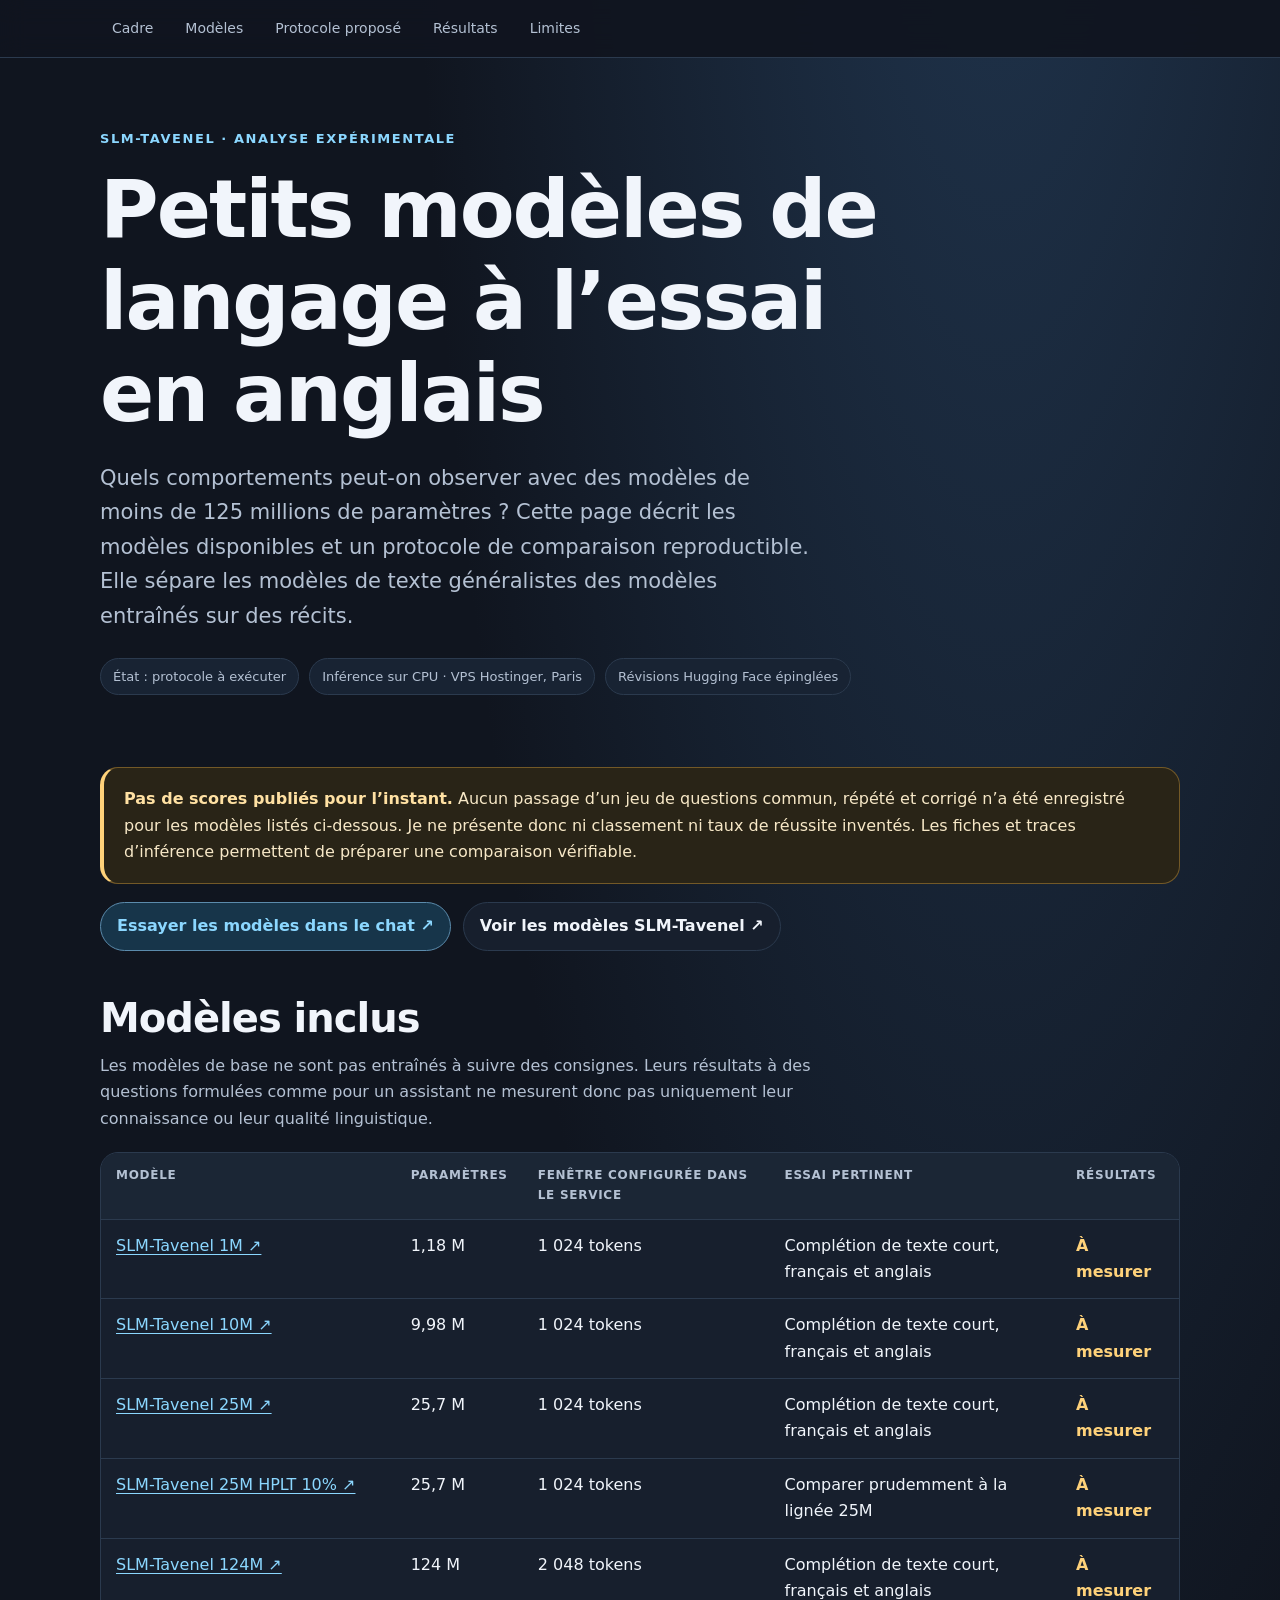
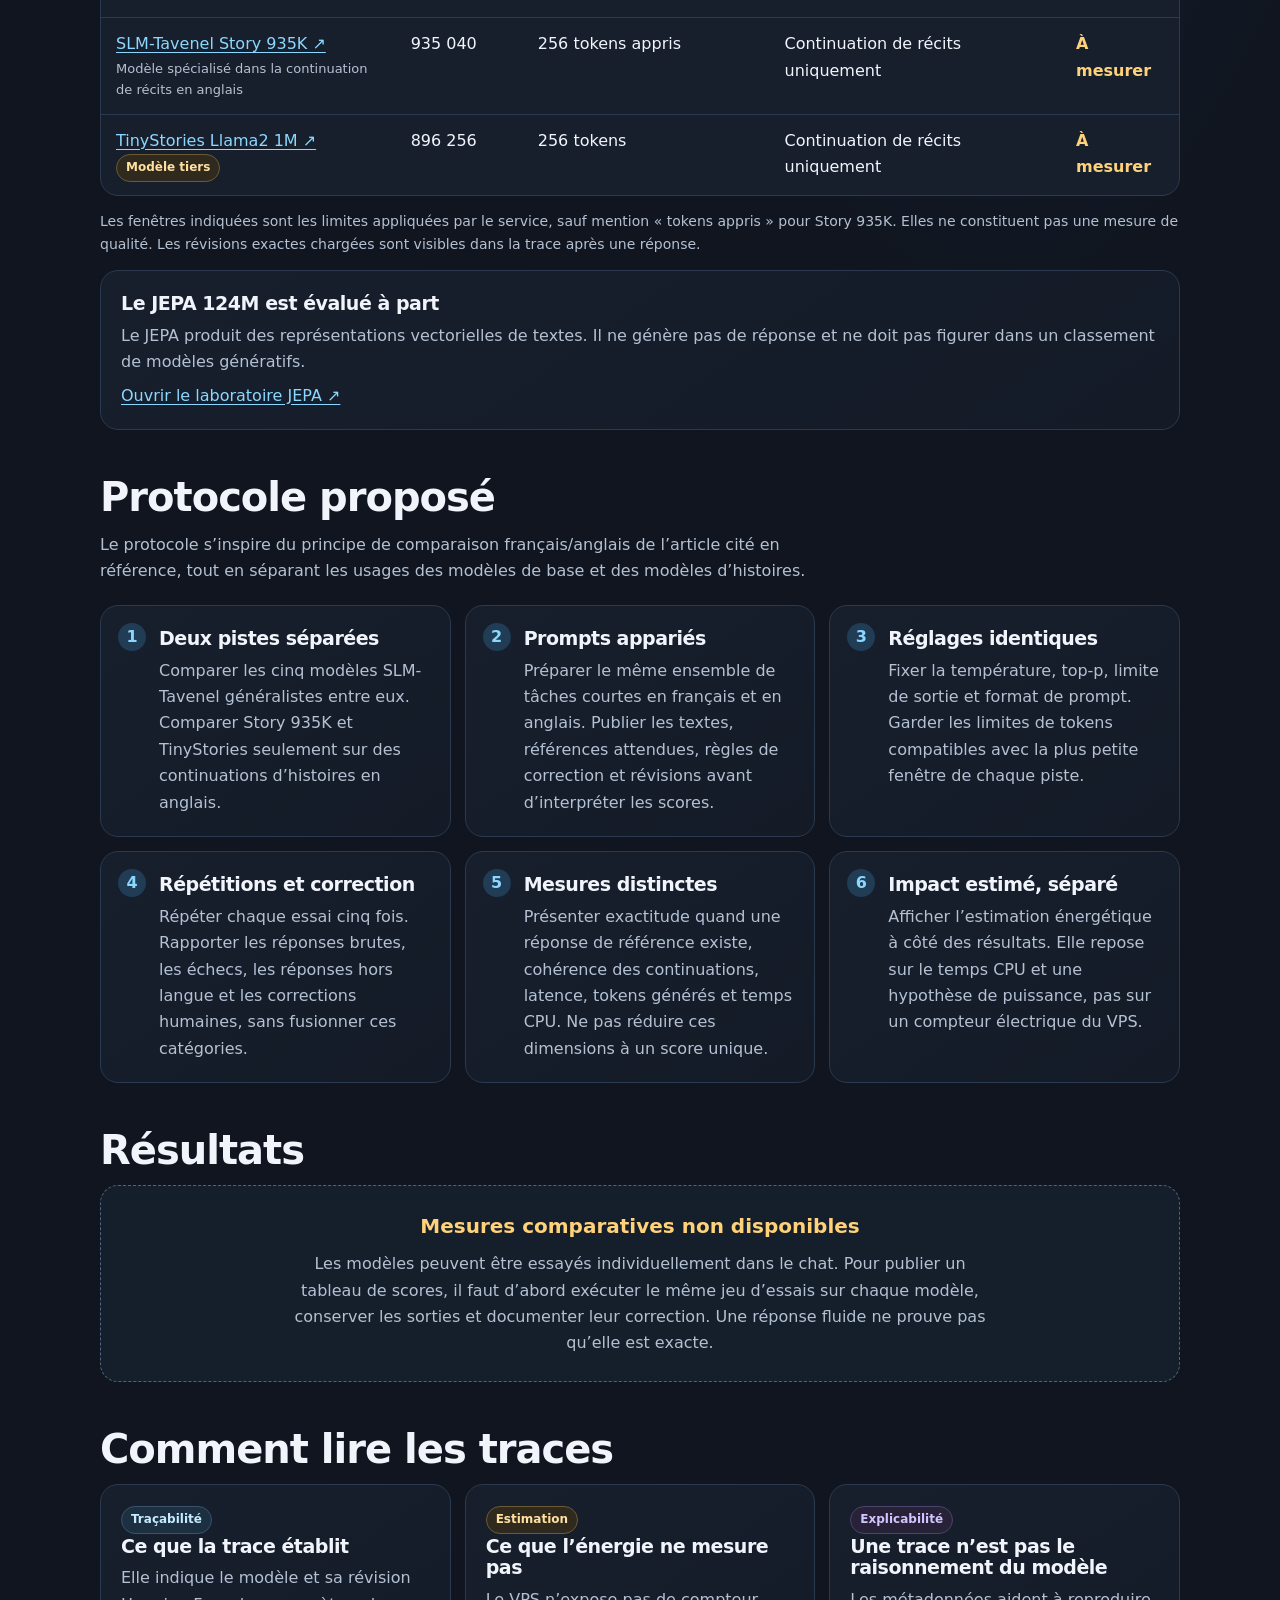
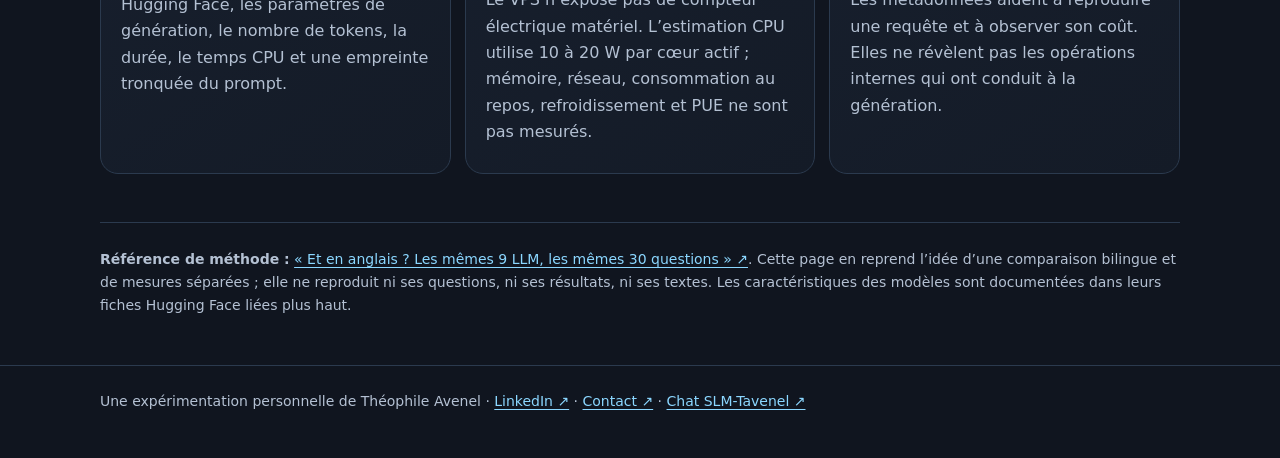
==== Analyses/LLM-locaux-2026-anglais/index.html @ 54021a70 "Add original SLM English analysis page" ====
<!doctype html>
<html lang="fr">
<head>
  <meta charset="utf-8">
  <meta name="viewport" content="width=device-width, initial-scale=1">
  <meta name="description" content="Protocole et état des essais en anglais des petits modèles de langage SLM-Tavenel, TinyStories et JEPA.">
  <meta name="theme-color" content="#10151f">
  <title>Petits modèles de langage à l’essai en anglais · SLM-Tavenel</title>
  <style>
    :root{color-scheme:dark;--bg:#10151f;--panel:#171f2d;--panel2:#1d2939;--line:#2b3a4e;--ink:#f1f5fb;--muted:#b4c1d3;--blue:#8bd7ff;--green:#91e0c1;--amber:#ffd27a;--red:#ffb6a8;--radius:18px;--max:1080px}
    *{box-sizing:border-box}html{scroll-behavior:smooth;scroll-padding-top:72px}body{margin:0;background:radial-gradient(ellipse at 78% -15%,#213751 0,transparent 42%),var(--bg);color:var(--ink);font:16px/1.65 system-ui,-apple-system,"Segoe UI",sans-serif}a{color:var(--blue);text-underline-offset:3px}a:hover{color:#c2ecff}a:focus-visible,button:focus-visible{outline:3px solid var(--amber);outline-offset:3px}.wrap{width:min(var(--max),calc(100% - 36px));margin:auto}
    nav{position:sticky;top:0;z-index:5;background:#10151feF;border-bottom:1px solid var(--line);backdrop-filter:blur(12px)}nav .wrap{display:flex;gap:8px;overflow:auto;padding:10px 0;white-space:nowrap}nav a{text-decoration:none;padding:7px 12px;border-radius:999px;color:var(--muted);font-size:14px}nav a:hover{background:var(--panel2);color:var(--ink)}
    header{padding:70px 0 46px}.eyebrow{color:var(--blue);font-size:13px;font-weight:750;letter-spacing:.12em;text-transform:uppercase}h1,h2,h3{line-height:1.15;letter-spacing:-.025em}h1{font-size:clamp(2.5rem,7vw,5rem);max-width:850px;margin:14px 0 18px}header p{max-width:720px;color:var(--muted);font-size:clamp(17px,2.2vw,21px)}.meta{display:flex;flex-wrap:wrap;gap:10px;margin-top:24px}.pill{border:1px solid var(--line);background:#182333;border-radius:999px;padding:7px 12px;color:var(--muted);font-size:13px}
    main section{padding:26px 0 18px}h2{font-size:clamp(1.75rem,4vw,2.5rem);margin:0 0 12px}.lead{max-width:760px;color:var(--muted);margin:0 0 20px}.notice{border:1px solid #735927;border-left:4px solid var(--amber);background:#292417;border-radius:var(--radius);padding:18px 20px;color:#f7e8c7}.notice strong{color:#ffe1a3}.grid{display:grid;grid-template-columns:repeat(auto-fit,minmax(min(100%,260px),1fr));gap:14px}.card{border:1px solid var(--line);background:linear-gradient(145deg,var(--panel),#141b27);border-radius:var(--radius);padding:20px}.card h3{margin:2px 0 8px;font-size:19px}.card p{color:var(--muted);margin:7px 0}.tag{display:inline-block;border:1px solid #3a526d;color:#c6eaff;background:#1c3042;border-radius:999px;font-size:12px;font-weight:700;padding:3px 9px}.tag.external{border-color:#6b5b34;color:#ffe0a0;background:#30291d}.tag.other{border-color:#4b426d;color:#d2c5ff;background:#272237}
    .table-scroll{overflow-x:auto;border:1px solid var(--line);border-radius:var(--radius);background:var(--panel)}table{border-collapse:collapse;width:100%;min-width:760px}th,td{text-align:left;vertical-align:top;padding:13px 15px;border-bottom:1px solid var(--line)}th{font-size:12px;letter-spacing:.06em;text-transform:uppercase;color:var(--muted);background:#1b2635}tbody tr:last-child td{border-bottom:0}td small{display:block;color:var(--muted);font-size:13px}td.status{color:var(--amber);font-weight:700}
    .steps{counter-reset:step}.step{position:relative;padding-left:58px}.step:before{counter-increment:step;content:counter(step);position:absolute;left:17px;top:17px;width:28px;height:28px;display:grid;place-items:center;border-radius:50%;background:#203d55;color:var(--blue);font-weight:800}.step p{margin-bottom:0}.metric{font-size:24px;font-weight:800;color:var(--green)}.empty{padding:24px;border:1px dashed #50647c;border-radius:var(--radius);text-align:center;background:#151e2b}.empty b{display:block;font-size:20px;color:var(--amber)}.empty p{max-width:710px;margin:8px auto 0;color:var(--muted)}.actions{display:flex;flex-wrap:wrap;gap:12px;margin-top:18px}.button{display:inline-block;text-decoration:none;border-radius:999px;padding:10px 16px;font-weight:750;border:1px solid #5b8bac;background:#17354a}.button.secondary{border-color:var(--line);background:var(--panel);color:var(--ink)}.caveat{color:var(--muted);font-size:14px}.source{border-top:1px solid var(--line);margin-top:30px;padding:25px 0 48px;color:var(--muted);font-size:14px}footer{border-top:1px solid var(--line);padding:24px 0 45px;color:var(--muted);font-size:14px}
    @media(max-width:600px){.wrap{width:min(var(--max),calc(100% - 24px))}header{padding:48px 0 30px}.card{padding:17px}.meta{gap:7px}.pill{font-size:12px}nav .wrap{width:100%;padding-left:12px;padding-right:12px}}
    @media(prefers-reduced-motion:reduce){html{scroll-behavior:auto}}
  </style>
</head>
<body>
  <nav aria-label="Navigation de l’analyse"><div class="wrap">
    <a href="#cadre">Cadre</a><a href="#modeles">Modèles</a><a href="#protocole">Protocole proposé</a><a href="#resultats">Résultats</a><a href="#limites">Limites</a>
  </div></nav>
  <header><div class="wrap">
    <div class="eyebrow">SLM-Tavenel · analyse expérimentale</div>
    <h1>Petits modèles de langage à l’essai en anglais</h1>
    <p>Quels comportements peut-on observer avec des modèles de moins de 125 millions de paramètres ? Cette page décrit les modèles disponibles et un protocole de comparaison reproductible. Elle sépare les modèles de texte généralistes des modèles entraînés sur des récits.</p>
    <div class="meta"><span class="pill">État : protocole à exécuter</span><span class="pill">Inférence sur CPU · VPS Hostinger, Paris</span><span class="pill">Révisions Hugging Face épinglées</span></div>
  </div></header>
  <main class="wrap">
    <section id="cadre">
      <div class="notice"><strong>Pas de scores publiés pour l’instant.</strong> Aucun passage d’un jeu de questions commun, répété et corrigé n’a été enregistré pour les modèles listés ci-dessous. Je ne présente donc ni classement ni taux de réussite inventés. Les fiches et traces d’inférence permettent de préparer une comparaison vérifiable.</div>
      <div class="actions"><a class="button" href="https://slm.tavenel.tech/">Essayer les modèles dans le chat ↗</a><a class="button secondary" href="https://huggingface.co/athenista">Voir les modèles SLM-Tavenel ↗</a></div>
    </section>

    <section id="modeles">
      <h2>Modèles inclus</h2>
      <p class="lead">Les modèles de base ne sont pas entraînés à suivre des consignes. Leurs résultats à des questions formulées comme pour un assistant ne mesurent donc pas uniquement leur connaissance ou leur qualité linguistique.</p>
      <div class="table-scroll"><table>
        <thead><tr><th>Modèle</th><th>Paramètres</th><th>Fenêtre configurée dans le service</th><th>Essai pertinent</th><th>Résultats</th></tr></thead>
        <tbody>
          <tr><td><a href="https://huggingface.co/athenista/slm-tavenel-1m">SLM-Tavenel 1M ↗</a></td><td>1,18 M</td><td>1 024 tokens</td><td>Complétion de texte court, français et anglais</td><td class="status">À mesurer</td></tr>
          <tr><td><a href="https://huggingface.co/athenista/slm-tavenel-10m">SLM-Tavenel 10M ↗</a></td><td>9,98 M</td><td>1 024 tokens</td><td>Complétion de texte court, français et anglais</td><td class="status">À mesurer</td></tr>
          <tr><td><a href="https://huggingface.co/athenista/slm-tavenel-25m">SLM-Tavenel 25M ↗</a></td><td>25,7 M</td><td>1 024 tokens</td><td>Complétion de texte court, français et anglais</td><td class="status">À mesurer</td></tr>
          <tr><td><a href="https://huggingface.co/athenista/slm-tavenel-25m-hplt-10pct">SLM-Tavenel 25M HPLT 10% ↗</a></td><td>25,7 M</td><td>1 024 tokens</td><td>Comparer prudemment à la lignée 25M</td><td class="status">À mesurer</td></tr>
          <tr><td><a href="https://huggingface.co/athenista/slm-tavenel-124m">SLM-Tavenel 124M ↗</a></td><td>124 M</td><td>2 048 tokens</td><td>Complétion de texte court, français et anglais</td><td class="status">À mesurer</td></tr>
          <tr><td><a href="https://huggingface.co/athenista/slm-tavenel-story-935k">SLM-Tavenel Story 935K ↗</a><small>Modèle spécialisé dans la continuation de récits en anglais</small></td><td>935 040</td><td>256 tokens appris</td><td>Continuation de récits uniquement</td><td class="status">À mesurer</td></tr>
          <tr><td><a href="https://huggingface.co/shibatch/tiny1m">TinyStories Llama2 1M ↗</a><small><span class="tag external">Modèle tiers</span></small></td><td>896 256</td><td>256 tokens</td><td>Continuation de récits uniquement</td><td class="status">À mesurer</td></tr>
        </tbody>
      </table></div>
      <p class="caveat">Les fenêtres indiquées sont les limites appliquées par le service, sauf mention « tokens appris » pour Story 935K. Elles ne constituent pas une mesure de qualité. Les révisions exactes chargées sont visibles dans la trace après une réponse.</p>
      <div class="card"><h3>Le JEPA 124M est évalué à part</h3><p>Le JEPA produit des représentations vectorielles de textes. Il ne génère pas de réponse et ne doit pas figurer dans un classement de modèles génératifs.</p><a href="https://slm.tavenel.tech/jepa">Ouvrir le laboratoire JEPA ↗</a></div>
    </section>

    <section id="protocole">
      <h2>Protocole proposé</h2>
      <p class="lead">Le protocole s’inspire du principe de comparaison français/anglais de l’article cité en référence, tout en séparant les usages des modèles de base et des modèles d’histoires.</p>
      <div class="grid steps">
        <article class="card step"><h3>Deux pistes séparées</h3><p>Comparer les cinq modèles SLM-Tavenel généralistes entre eux. Comparer Story 935K et TinyStories seulement sur des continuations d’histoires en anglais.</p></article>
        <article class="card step"><h3>Prompts appariés</h3><p>Préparer le même ensemble de tâches courtes en français et en anglais. Publier les textes, références attendues, règles de correction et révisions avant d’interpréter les scores.</p></article>
        <article class="card step"><h3>Réglages identiques</h3><p>Fixer la température, top-p, limite de sortie et format de prompt. Garder les limites de tokens compatibles avec la plus petite fenêtre de chaque piste.</p></article>
        <article class="card step"><h3>Répétitions et correction</h3><p>Répéter chaque essai cinq fois. Rapporter les réponses brutes, les échecs, les réponses hors langue et les corrections humaines, sans fusionner ces catégories.</p></article>
        <article class="card step"><h3>Mesures distinctes</h3><p>Présenter exactitude quand une réponse de référence existe, cohérence des continuations, latence, tokens générés et temps CPU. Ne pas réduire ces dimensions à un score unique.</p></article>
        <article class="card step"><h3>Impact estimé, séparé</h3><p>Afficher l’estimation énergétique à côté des résultats. Elle repose sur le temps CPU et une hypothèse de puissance, pas sur un compteur électrique du VPS.</p></article>
      </div>
    </section>

    <section id="resultats">
      <h2>Résultats</h2>
      <div class="empty"><b>Mesures comparatives non disponibles</b><p>Les modèles peuvent être essayés individuellement dans le chat. Pour publier un tableau de scores, il faut d’abord exécuter le même jeu d’essais sur chaque modèle, conserver les sorties et documenter leur correction. Une réponse fluide ne prouve pas qu’elle est exacte.</p></div>
    </section>

    <section id="limites">
      <h2>Comment lire les traces</h2>
      <div class="grid">
        <article class="card"><span class="tag">Traçabilité</span><h3>Ce que la trace établit</h3><p>Elle indique le modèle et sa révision Hugging Face, les paramètres de génération, le nombre de tokens, la durée, le temps CPU et une empreinte tronquée du prompt.</p></article>
        <article class="card"><span class="tag external">Estimation</span><h3>Ce que l’énergie ne mesure pas</h3><p>Le VPS n’expose pas de compteur électrique matériel. L’estimation CPU utilise 10 à 20 W par cœur actif ; mémoire, réseau, consommation au repos, refroidissement et PUE ne sont pas mesurés.</p></article>
        <article class="card"><span class="tag other">Explicabilité</span><h3>Une trace n’est pas le raisonnement du modèle</h3><p>Les métadonnées aident à reproduire une requête et à observer son coût. Elles ne révèlent pas les opérations internes qui ont conduit à la génération.</p></article>
      </div>
    </section>

    <div class="source"><strong>Référence de méthode :</strong> <a href="https://eric2mangel.github.io/Analyses/LLM-locaux-2026-anglais/" target="_blank" rel="noopener noreferrer">« Et en anglais ? Les mêmes 9 LLM, les mêmes 30 questions » ↗</a>. Cette page en reprend l’idée d’une comparaison bilingue et de mesures séparées ; elle ne reproduit ni ses questions, ni ses résultats, ni ses textes. Les caractéristiques des modèles sont documentées dans leurs fiches Hugging Face liées plus haut.</div>
  </main>
  <footer><div class="wrap">Une expérimentation personnelle de Théophile Avenel · <a href="https://www.linkedin.com/in/theophile-avenel/">LinkedIn ↗</a> · <a href="mailto:slm-tavenel-tech@proton.me">Contact ↗</a> · <a href="https://slm.tavenel.tech/">Chat SLM-Tavenel ↗</a></div></footer>
</body>
</html>
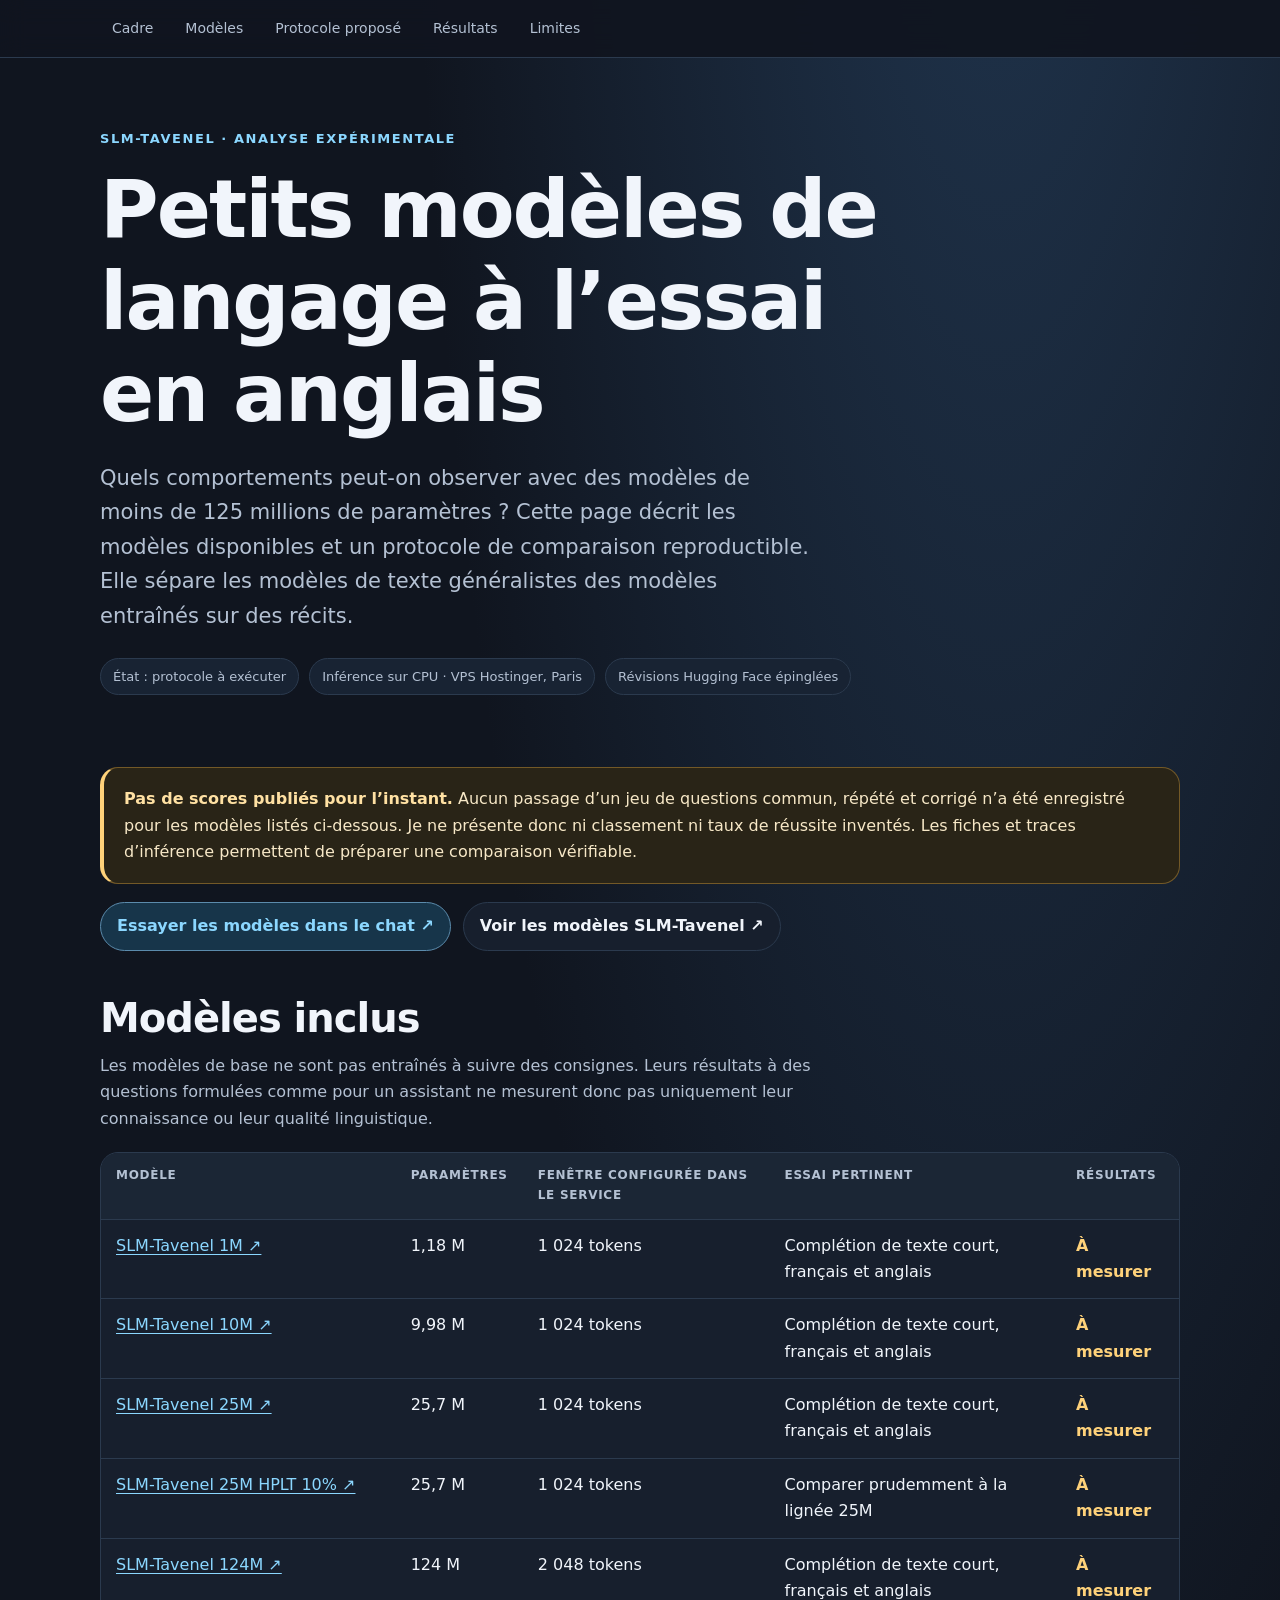
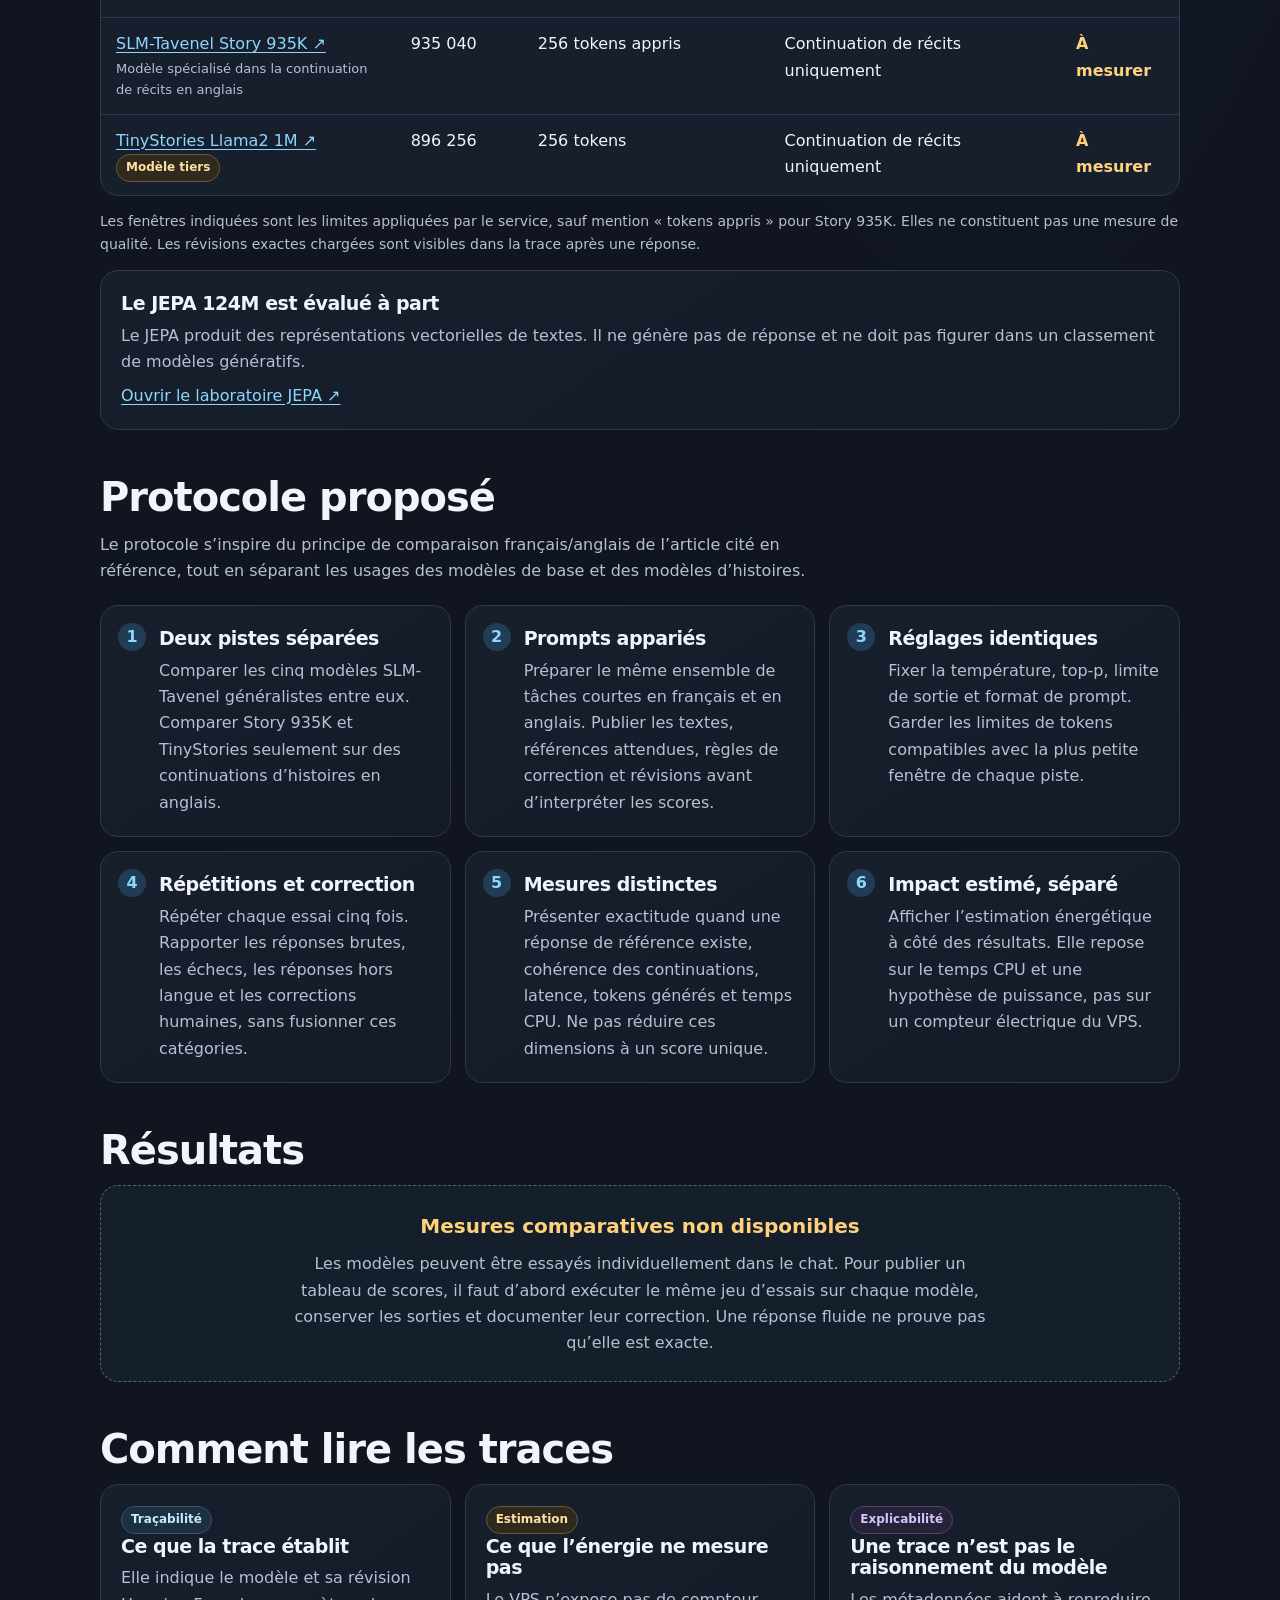
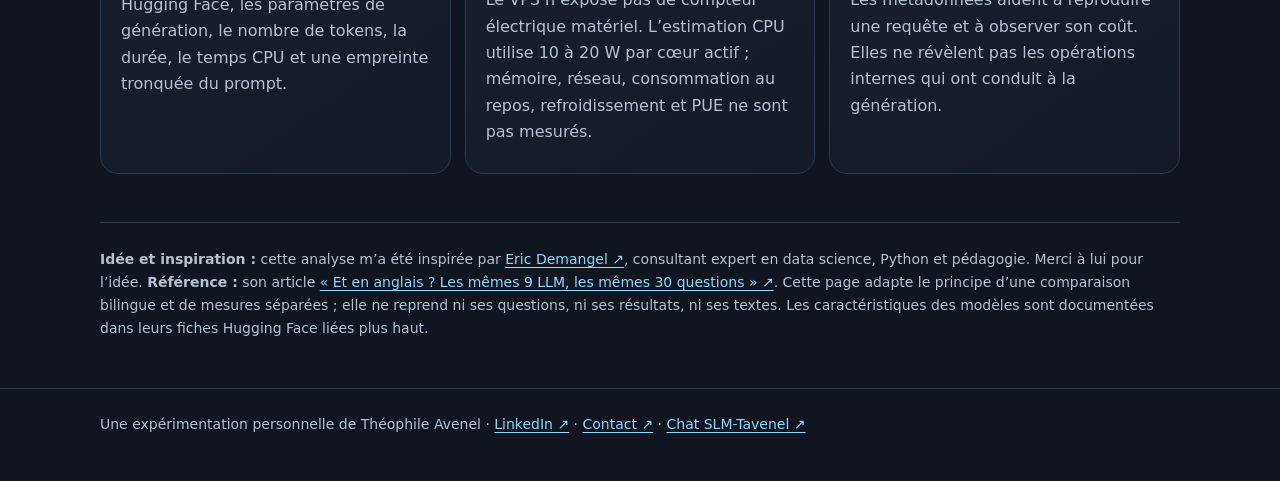
==== commit e6328b17: "Credit Eric Demangel for the analysis idea" ====
--- a/Analyses/LLM-locaux-2026-anglais/index.html
+++ b/Analyses/LLM-locaux-2026-anglais/index.html
@@ -80,7 +80,7 @@
       </div>
     </section>
 
-    <div class="source"><strong>Référence de méthode :</strong> <a href="https://eric2mangel.github.io/Analyses/LLM-locaux-2026-anglais/" target="_blank" rel="noopener noreferrer">« Et en anglais ? Les mêmes 9 LLM, les mêmes 30 questions » ↗</a>. Cette page en reprend l’idée d’une comparaison bilingue et de mesures séparées ; elle ne reproduit ni ses questions, ni ses résultats, ni ses textes. Les caractéristiques des modèles sont documentées dans leurs fiches Hugging Face liées plus haut.</div>
+    <div class="source"><strong>Idée et inspiration :</strong> cette analyse m’a été inspirée par <a href="https://www.linkedin.com/in/eric2mangel/" target="_blank" rel="noopener noreferrer">Eric Demangel ↗</a>, consultant expert en data science, Python et pédagogie. Merci à lui pour l’idée. <strong>Référence :</strong> son article <a href="https://eric2mangel.github.io/Analyses/LLM-locaux-2026-anglais/" target="_blank" rel="noopener noreferrer">« Et en anglais ? Les mêmes 9 LLM, les mêmes 30 questions » ↗</a>. Cette page adapte le principe d’une comparaison bilingue et de mesures séparées ; elle ne reprend ni ses questions, ni ses résultats, ni ses textes. Les caractéristiques des modèles sont documentées dans leurs fiches Hugging Face liées plus haut.</div>
   </main>
   <footer><div class="wrap">Une expérimentation personnelle de Théophile Avenel · <a href="https://www.linkedin.com/in/theophile-avenel/">LinkedIn ↗</a> · <a href="mailto:slm-tavenel-tech@proton.me">Contact ↗</a> · <a href="https://slm.tavenel.tech/">Chat SLM-Tavenel ↗</a></div></footer>
 </body>
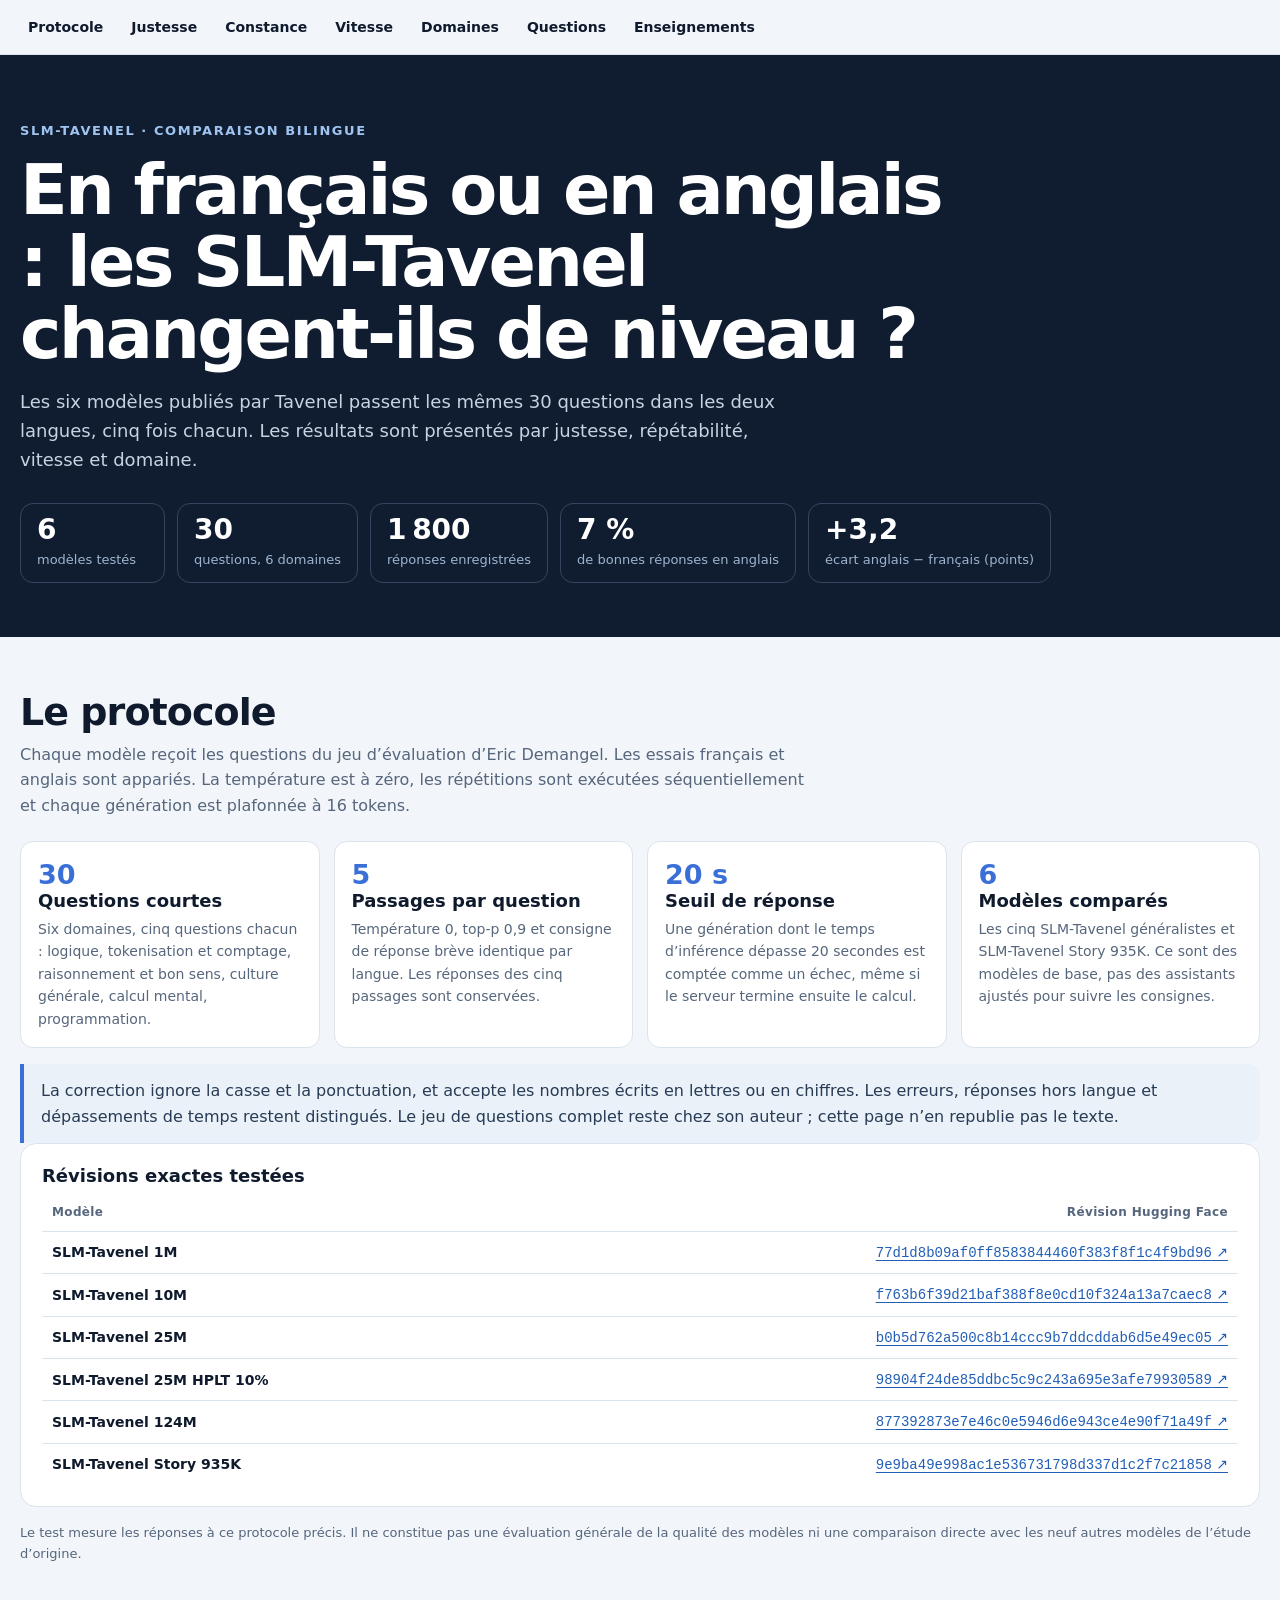
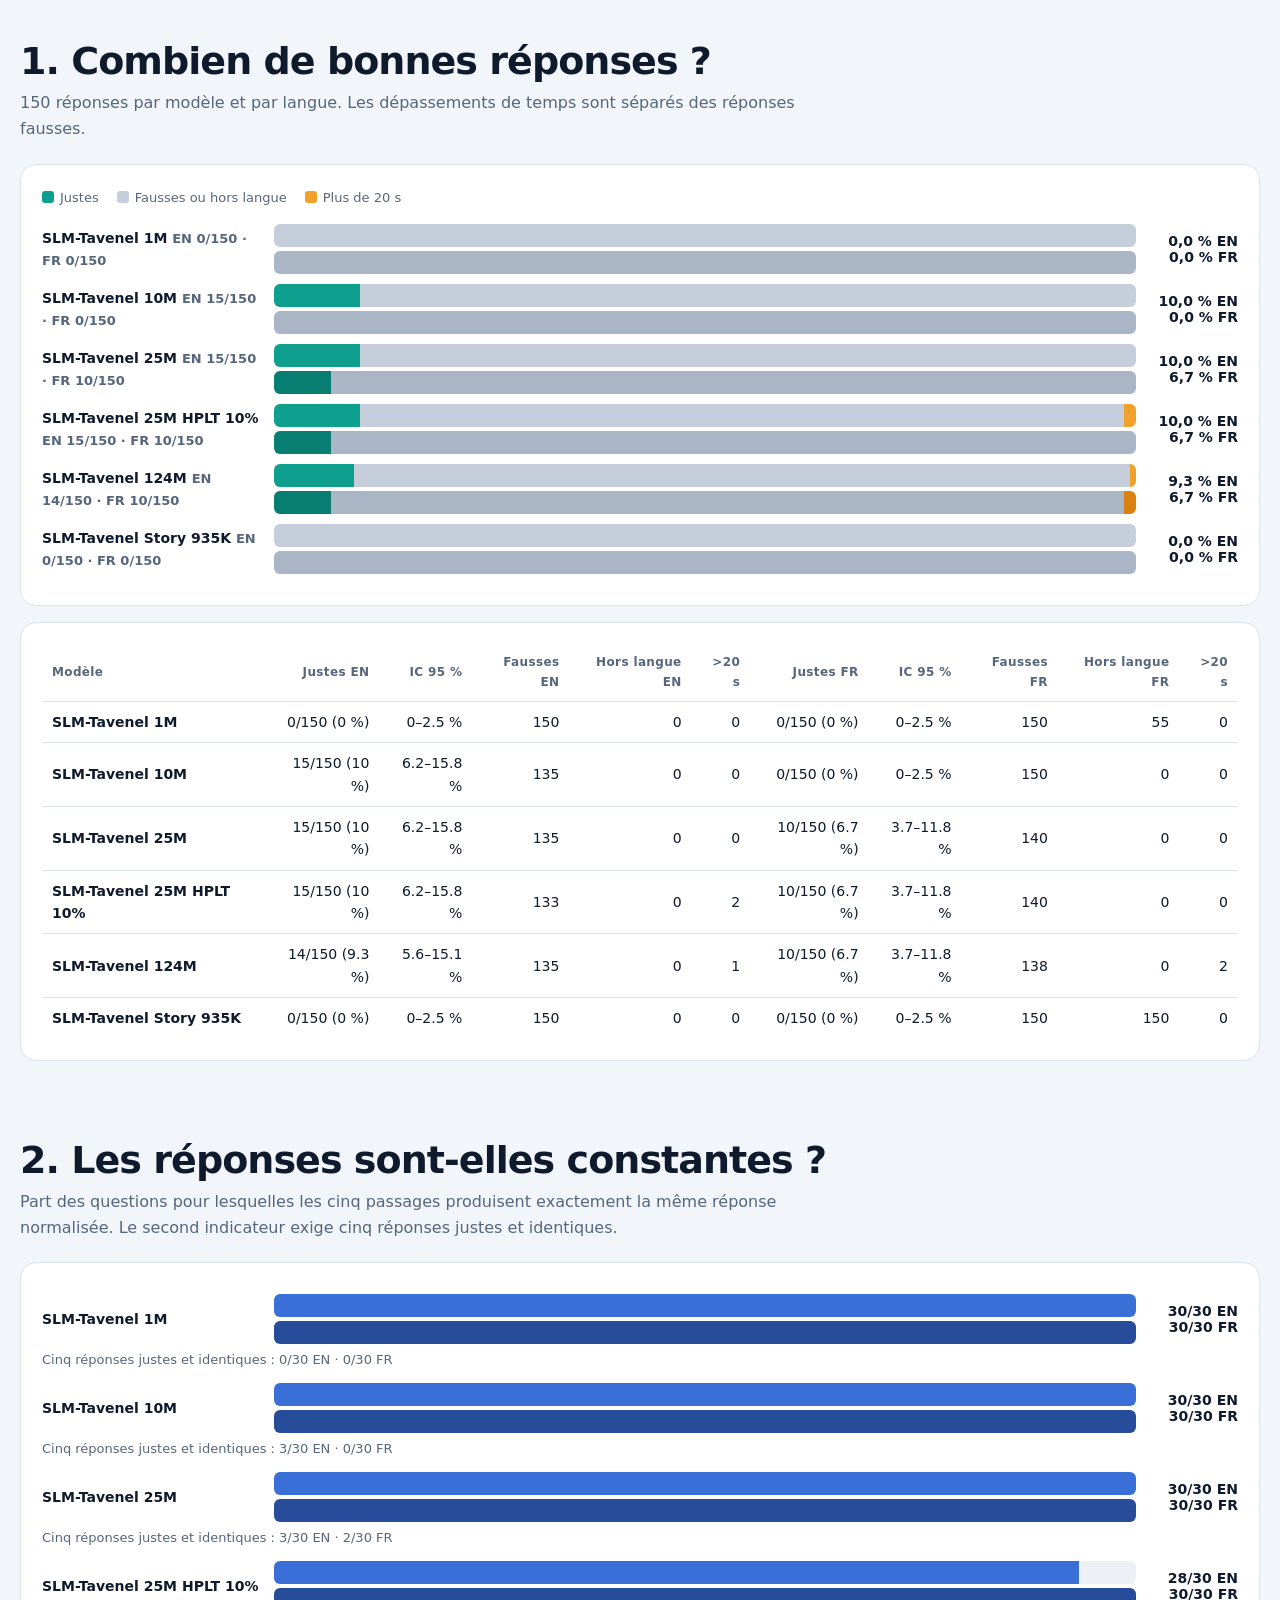
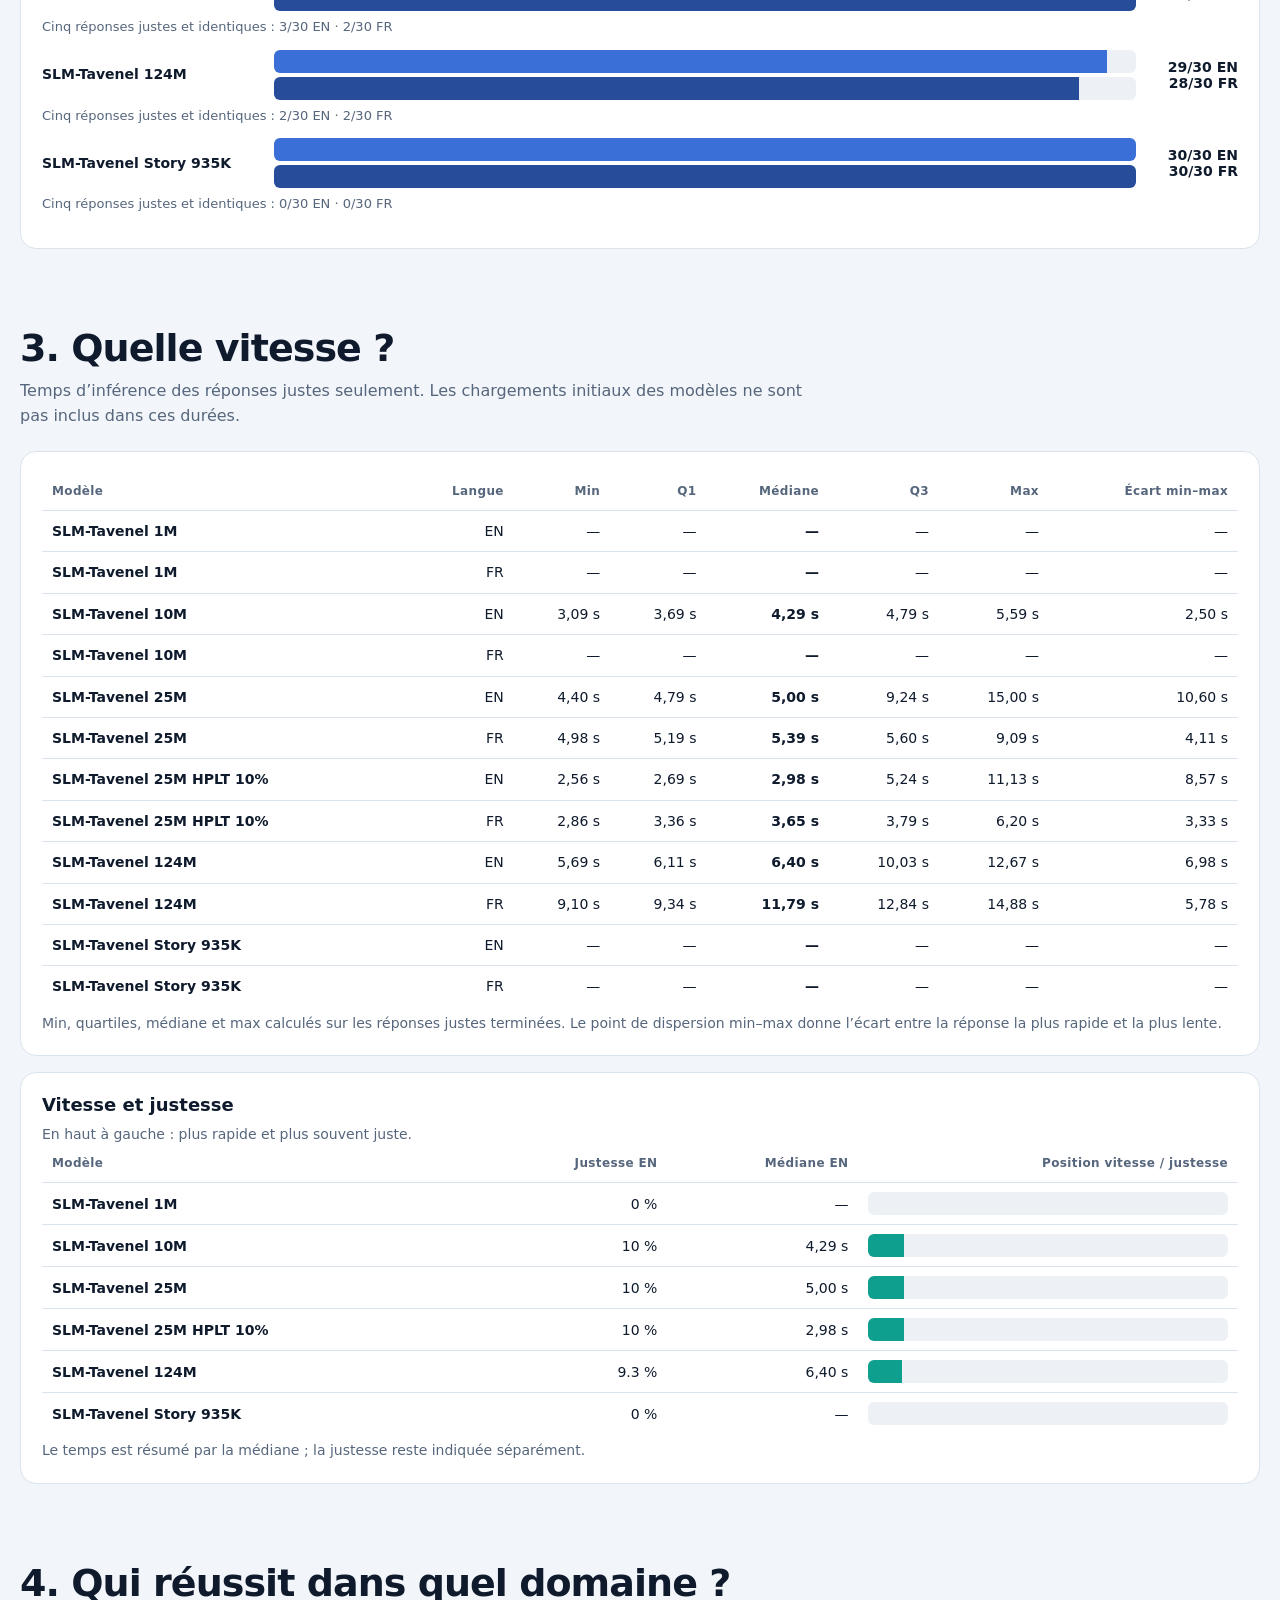
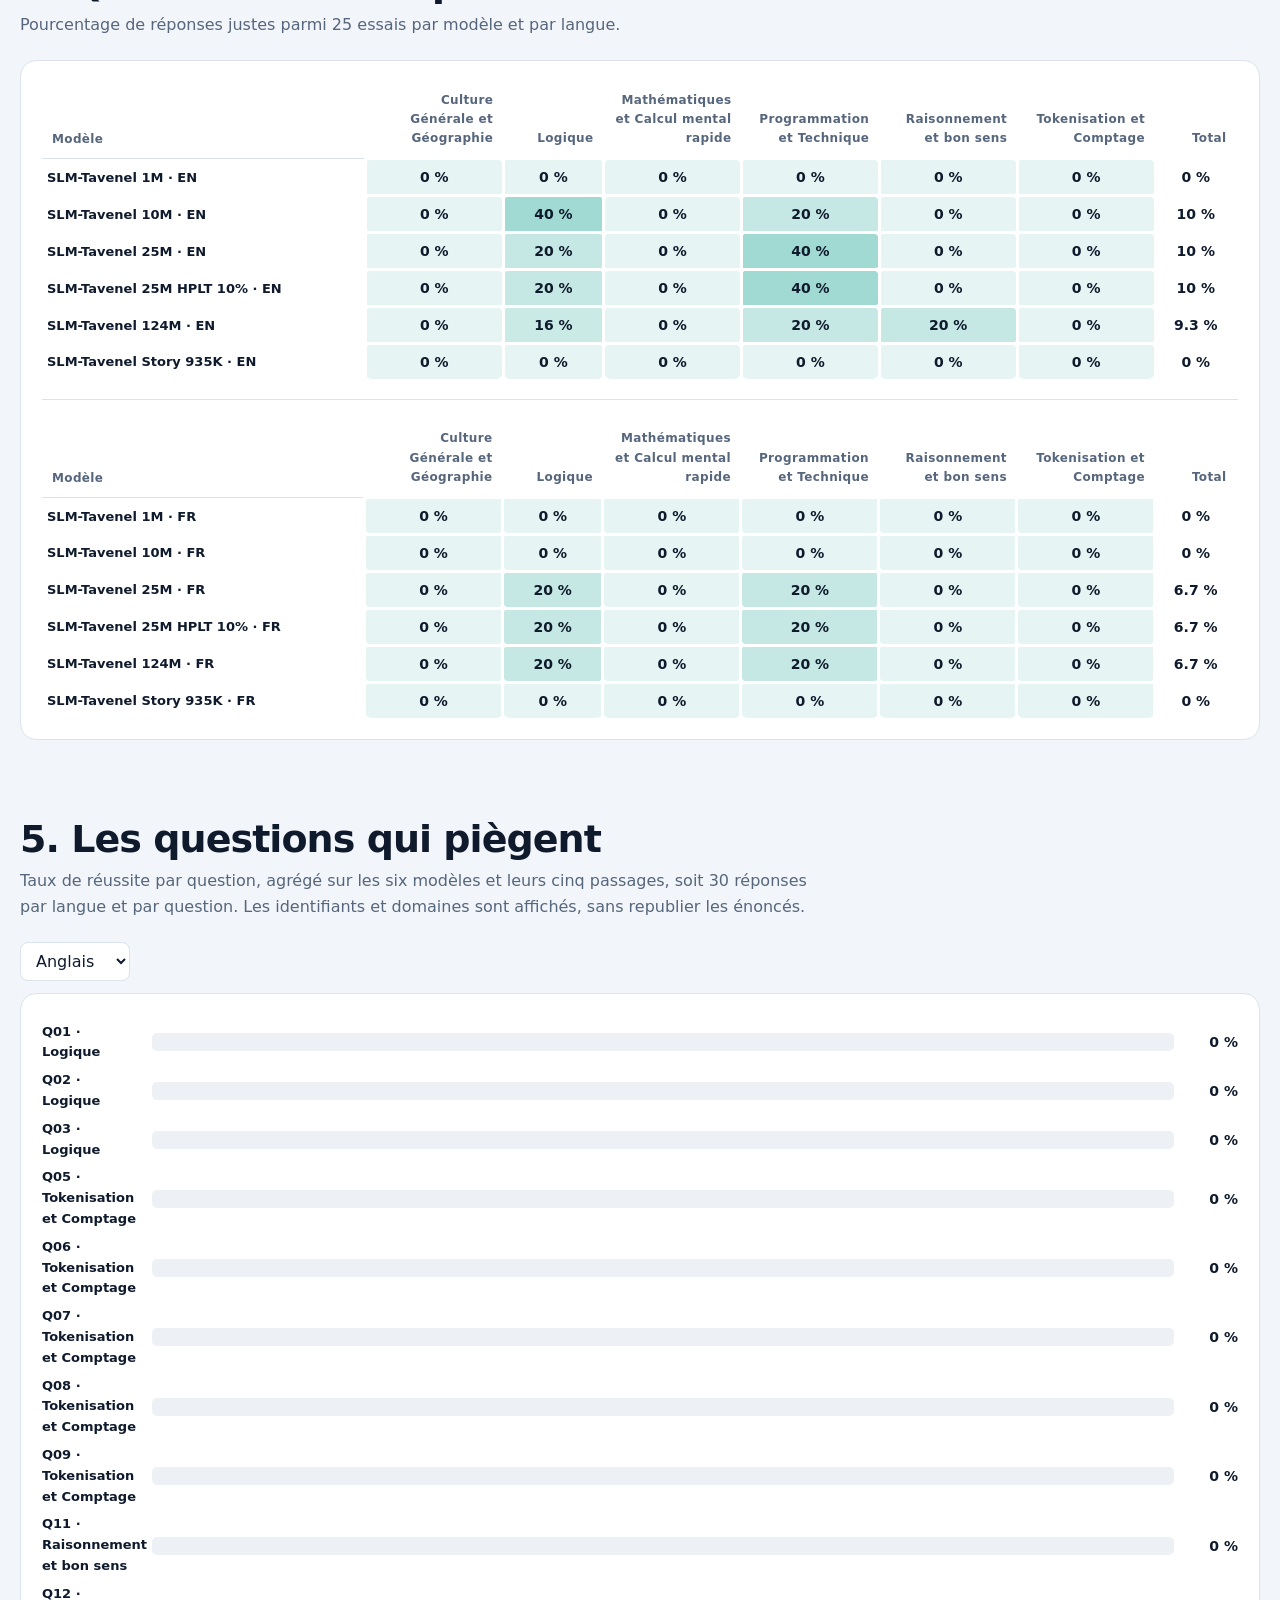
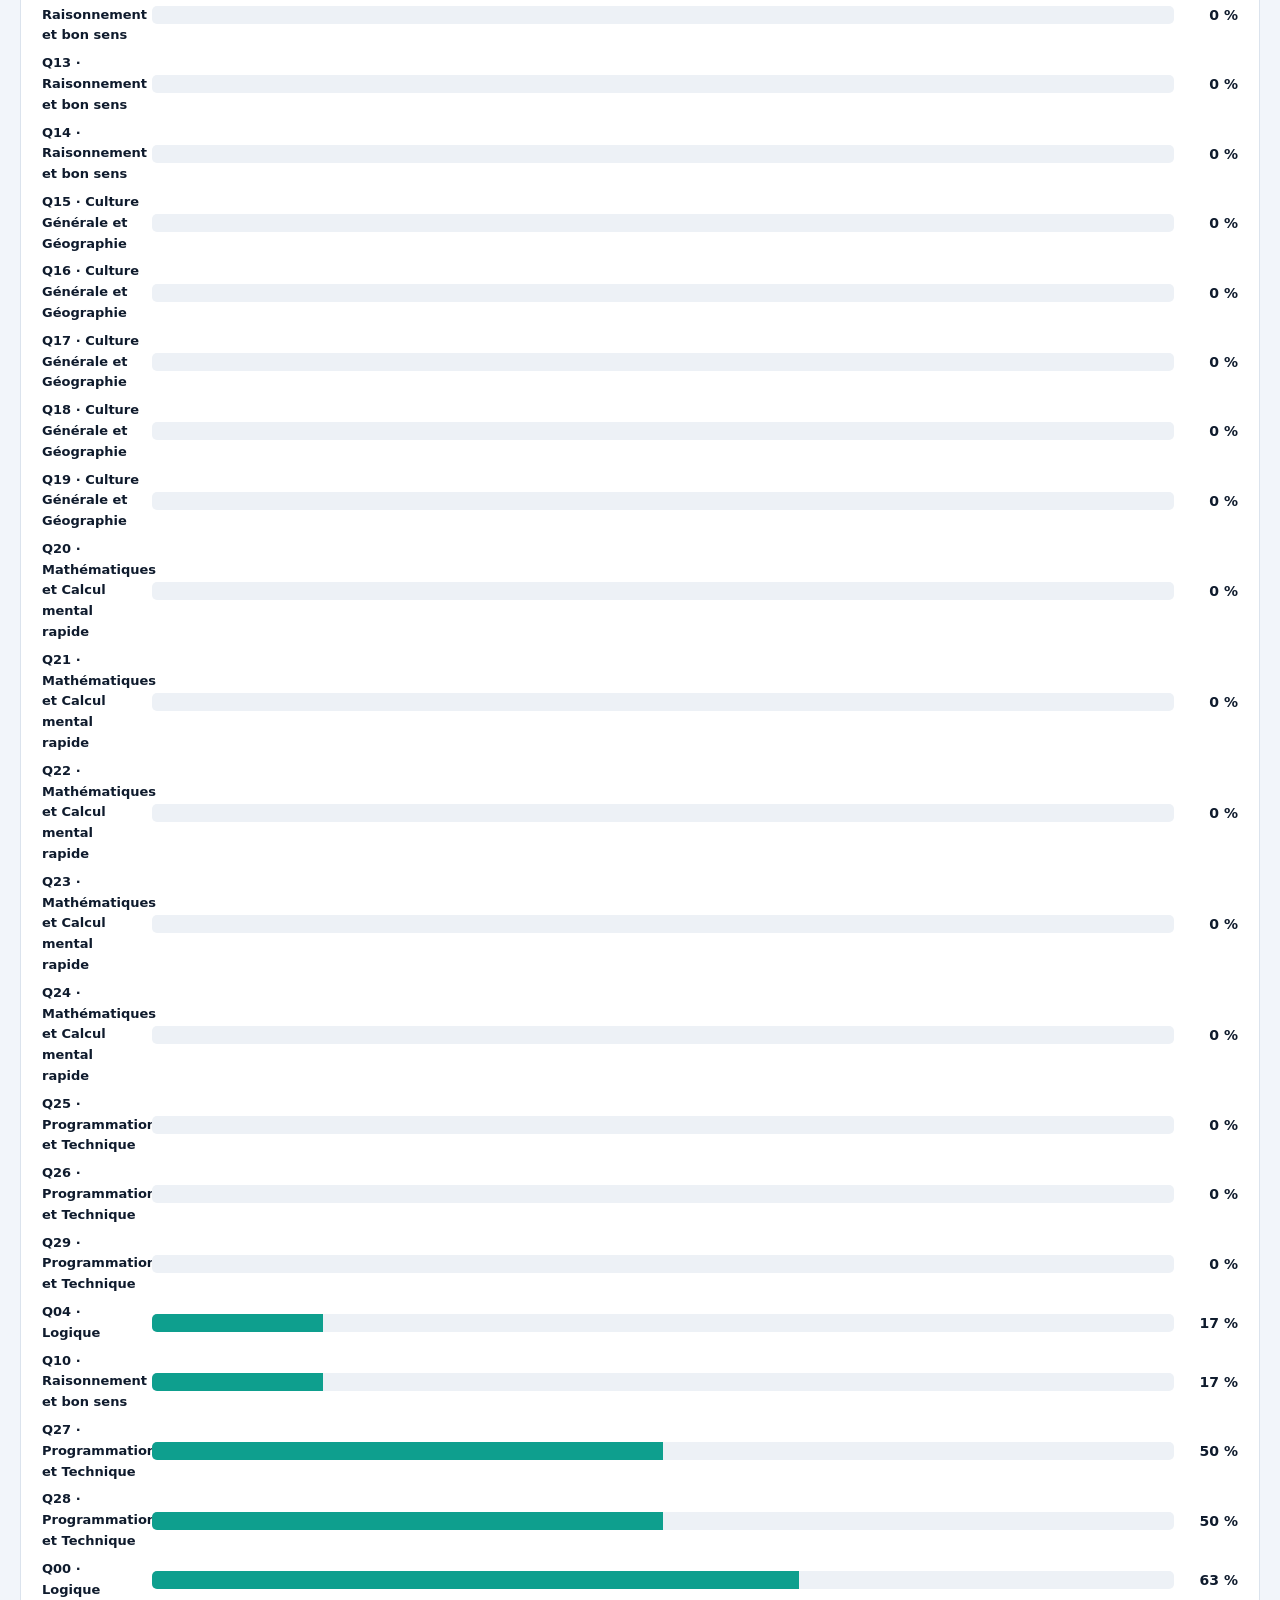
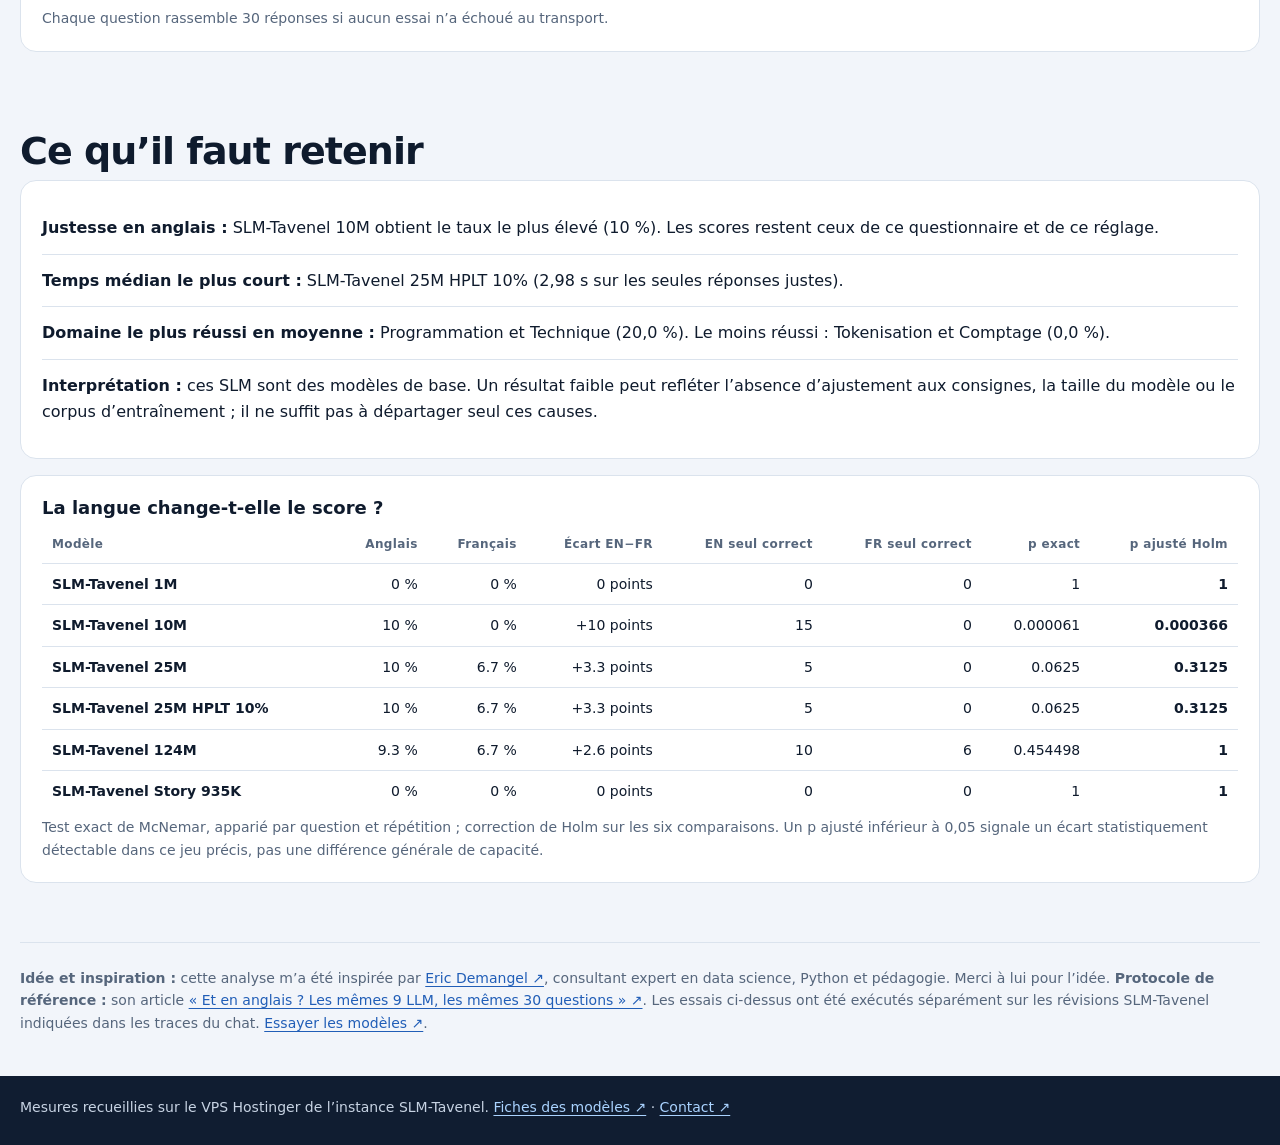
==== commit 18e44cad: "Publish measured bilingual SLM benchmark" ====
--- a/Analyses/LLM-locaux-2026-anglais/index.html
+++ b/Analyses/LLM-locaux-2026-anglais/index.html
@@ -1,88 +1,73 @@
 <!doctype html>
 <html lang="fr">
 <head>
-  <meta charset="utf-8">
-  <meta name="viewport" content="width=device-width, initial-scale=1">
-  <meta name="description" content="Protocole et état des essais en anglais des petits modèles de langage SLM-Tavenel, TinyStories et JEPA.">
-  <meta name="theme-color" content="#10151f">
-  <title>Petits modèles de langage à l’essai en anglais · SLM-Tavenel</title>
-  <style>
-    :root{color-scheme:dark;--bg:#10151f;--panel:#171f2d;--panel2:#1d2939;--line:#2b3a4e;--ink:#f1f5fb;--muted:#b4c1d3;--blue:#8bd7ff;--green:#91e0c1;--amber:#ffd27a;--red:#ffb6a8;--radius:18px;--max:1080px}
-    *{box-sizing:border-box}html{scroll-behavior:smooth;scroll-padding-top:72px}body{margin:0;background:radial-gradient(ellipse at 78% -15%,#213751 0,transparent 42%),var(--bg);color:var(--ink);font:16px/1.65 system-ui,-apple-system,"Segoe UI",sans-serif}a{color:var(--blue);text-underline-offset:3px}a:hover{color:#c2ecff}a:focus-visible,button:focus-visible{outline:3px solid var(--amber);outline-offset:3px}.wrap{width:min(var(--max),calc(100% - 36px));margin:auto}
-    nav{position:sticky;top:0;z-index:5;background:#10151feF;border-bottom:1px solid var(--line);backdrop-filter:blur(12px)}nav .wrap{display:flex;gap:8px;overflow:auto;padding:10px 0;white-space:nowrap}nav a{text-decoration:none;padding:7px 12px;border-radius:999px;color:var(--muted);font-size:14px}nav a:hover{background:var(--panel2);color:var(--ink)}
-    header{padding:70px 0 46px}.eyebrow{color:var(--blue);font-size:13px;font-weight:750;letter-spacing:.12em;text-transform:uppercase}h1,h2,h3{line-height:1.15;letter-spacing:-.025em}h1{font-size:clamp(2.5rem,7vw,5rem);max-width:850px;margin:14px 0 18px}header p{max-width:720px;color:var(--muted);font-size:clamp(17px,2.2vw,21px)}.meta{display:flex;flex-wrap:wrap;gap:10px;margin-top:24px}.pill{border:1px solid var(--line);background:#182333;border-radius:999px;padding:7px 12px;color:var(--muted);font-size:13px}
-    main section{padding:26px 0 18px}h2{font-size:clamp(1.75rem,4vw,2.5rem);margin:0 0 12px}.lead{max-width:760px;color:var(--muted);margin:0 0 20px}.notice{border:1px solid #735927;border-left:4px solid var(--amber);background:#292417;border-radius:var(--radius);padding:18px 20px;color:#f7e8c7}.notice strong{color:#ffe1a3}.grid{display:grid;grid-template-columns:repeat(auto-fit,minmax(min(100%,260px),1fr));gap:14px}.card{border:1px solid var(--line);background:linear-gradient(145deg,var(--panel),#141b27);border-radius:var(--radius);padding:20px}.card h3{margin:2px 0 8px;font-size:19px}.card p{color:var(--muted);margin:7px 0}.tag{display:inline-block;border:1px solid #3a526d;color:#c6eaff;background:#1c3042;border-radius:999px;font-size:12px;font-weight:700;padding:3px 9px}.tag.external{border-color:#6b5b34;color:#ffe0a0;background:#30291d}.tag.other{border-color:#4b426d;color:#d2c5ff;background:#272237}
-    .table-scroll{overflow-x:auto;border:1px solid var(--line);border-radius:var(--radius);background:var(--panel)}table{border-collapse:collapse;width:100%;min-width:760px}th,td{text-align:left;vertical-align:top;padding:13px 15px;border-bottom:1px solid var(--line)}th{font-size:12px;letter-spacing:.06em;text-transform:uppercase;color:var(--muted);background:#1b2635}tbody tr:last-child td{border-bottom:0}td small{display:block;color:var(--muted);font-size:13px}td.status{color:var(--amber);font-weight:700}
-    .steps{counter-reset:step}.step{position:relative;padding-left:58px}.step:before{counter-increment:step;content:counter(step);position:absolute;left:17px;top:17px;width:28px;height:28px;display:grid;place-items:center;border-radius:50%;background:#203d55;color:var(--blue);font-weight:800}.step p{margin-bottom:0}.metric{font-size:24px;font-weight:800;color:var(--green)}.empty{padding:24px;border:1px dashed #50647c;border-radius:var(--radius);text-align:center;background:#151e2b}.empty b{display:block;font-size:20px;color:var(--amber)}.empty p{max-width:710px;margin:8px auto 0;color:var(--muted)}.actions{display:flex;flex-wrap:wrap;gap:12px;margin-top:18px}.button{display:inline-block;text-decoration:none;border-radius:999px;padding:10px 16px;font-weight:750;border:1px solid #5b8bac;background:#17354a}.button.secondary{border-color:var(--line);background:var(--panel);color:var(--ink)}.caveat{color:var(--muted);font-size:14px}.source{border-top:1px solid var(--line);margin-top:30px;padding:25px 0 48px;color:var(--muted);font-size:14px}footer{border-top:1px solid var(--line);padding:24px 0 45px;color:var(--muted);font-size:14px}
-    @media(max-width:600px){.wrap{width:min(var(--max),calc(100% - 24px))}header{padding:48px 0 30px}.card{padding:17px}.meta{gap:7px}.pill{font-size:12px}nav .wrap{width:100%;padding-left:12px;padding-right:12px}}
-    @media(prefers-reduced-motion:reduce){html{scroll-behavior:auto}}
-  </style>
+<meta charset="utf-8"><meta name="viewport" content="width=device-width,initial-scale=1">
+<meta name="description" content="Résultats bilingues d'un protocole de 30 questions répété cinq fois sur les six modèles SLM-Tavenel.">
+<title>En français ou en anglais : les SLM-Tavenel changent-ils de niveau ?</title>
+<style>
+:root{color-scheme:light;--ink:#0f1b2d;--mut:#56667c;--bg:#f2f5fa;--card:#fff;--line:#dbe3ed;--ok:#0e9f8e;--var:#3b6fd8;--en:#e8553d;--ko:#c5ceda;--to:#f0a12b;--navy:#101d31;--pale:#e8eef6;--h:system-ui,-apple-system,"Segoe UI",sans-serif;--b:system-ui,-apple-system,"Segoe UI",sans-serif}
+*{box-sizing:border-box}html{scroll-behavior:smooth;scroll-padding-top:64px}body{margin:0;background:var(--bg);color:var(--ink);font:400 16px/1.6 var(--b)}@media(prefers-reduced-motion:reduce){html{scroll-behavior:auto}}
+nav{position:sticky;top:0;z-index:10;background:rgba(242,245,250,.96);backdrop-filter:blur(10px);border-bottom:1px solid var(--line);display:flex;gap:4px;padding:10px max(16px,calc((100vw - 1320px)/2));overflow-x:auto;white-space:nowrap}nav a{color:var(--ink);text-decoration:none;font-weight:650;font-size:14px;padding:6px 12px;border-radius:99px}nav a:hover,nav a:focus-visible{background:var(--navy);color:#fff;outline:none}
+.w{max-width:1320px;margin:0 auto;padding-left:20px;padding-right:20px}header{background:var(--navy);color:white;padding:66px 0 54px}.hero{max-width:1320px;margin:auto;padding:0 20px}.eyebrow{color:#9fc4ef;text-transform:uppercase;letter-spacing:.12em;font-size:13px;font-weight:750}h1{font:800 clamp(36px,6vw,70px)/1.03 var(--h);margin:12px 0 18px;letter-spacing:-.04em;max-width:19ch}header p{max-width:68ch;color:#c7d3e3;font-size:18px;margin:0}.facts{display:flex;flex-wrap:wrap;gap:12px;margin-top:28px}.facts article{border:1px solid #34465f;border-radius:13px;padding:11px 16px;min-width:145px}.facts b{font:800 28px/1.1 var(--h);display:block}.facts span{font-size:13px;color:#9fb4ce}
+section{padding:54px 0 8px}h2{font:750 clamp(26px,4vw,38px)/1.12 var(--h);margin:0 0 8px;letter-spacing:-.025em}h3{font:700 18px/1.25 var(--h);margin:0 0 6px}.lead{color:var(--mut);max-width:78ch;margin:0 0 22px}.card{background:var(--card);border:1px solid var(--line);border-radius:16px;padding:21px;margin-bottom:16px;overflow-x:auto}.grid{display:grid;grid-template-columns:repeat(auto-fit,minmax(245px,1fr));gap:14px}.step{background:var(--card);border:1px solid var(--line);border-radius:13px;padding:17px}.step p,.card p{margin:5px 0 0;color:var(--mut);font-size:14px}.num{font:800 27px var(--h);color:var(--var)}.legend{display:flex;flex-wrap:wrap;gap:7px 18px;font-size:13px;color:var(--mut);margin:2px 0 16px}.sw{display:inline-block;width:12px;height:12px;border-radius:3px;margin-right:6px;vertical-align:-1px;background:currentColor}.scroll{overflow-x:auto}.row{display:grid;grid-template-columns:minmax(155px,220px) minmax(260px,1fr) 90px;gap:12px;align-items:center;margin:10px 0;min-width:580px}.name{font-weight:650;font-size:14px;overflow-wrap:anywhere}.bar{display:flex;height:23px;border-radius:6px;overflow:hidden;background:#edf1f6}.bar i{display:block;height:100%;min-width:0}.value{font:750 14px var(--h);text-align:right}.sub{font-size:13px;color:var(--mut)}table{border-collapse:collapse;width:100%;font-size:14px;min-width:660px}th,td{padding:9px 10px;text-align:right;border-bottom:1px solid var(--line)}th:first-child,td:first-child{text-align:left;font-weight:600}th{font-weight:650;color:var(--mut);font-size:12px;letter-spacing:.03em}tbody tr:last-child td{border-bottom:0}.heat td{text-align:center;font:750 14px var(--h);border:3px solid #fff;border-radius:7px;padding:9px 5px;min-width:62px}.heat td:first-child{text-align:left;font:600 13px var(--b);border:0;min-width:165px}.heat th{white-space:normal;max-width:105px;vertical-align:bottom}.chip{display:inline-block;border-radius:99px;padding:2px 8px;background:var(--pale);color:#334862;font-size:12px;font-weight:700}.callout{border-left:4px solid var(--var);background:#eaf1f9;padding:14px 17px;border-radius:0 12px 12px 0;color:#273b54}.small{font-size:13px;color:var(--mut)}.qrow{display:grid;grid-template-columns:100px 1fr 54px;gap:10px;align-items:center;margin:7px 0;min-width:500px}.qname{font-size:13px;font-weight:650}.qbar{height:18px;background:#edf1f6;border-radius:5px;overflow:hidden}.qbar i{display:block;height:100%;background:var(--ok)}.qselect{margin:0 0 12px;padding:8px 11px;border:1px solid var(--line);border-radius:8px;background:white;color:var(--ink);font:inherit}.finding{border-top:1px solid var(--line);padding:13px 0}.finding:first-child{border-top:0}.source{border-top:1px solid var(--line);margin-top:35px;padding:24px 0 42px;color:var(--mut);font-size:14px}a{color:#215eb7;text-underline-offset:3px}a:hover{color:#123c7d}footer{background:var(--navy);color:#c7d3e3;padding:20px 0 32px;font-size:14px}footer a{color:#aad3ff}
+@media(max-width:650px){.w{padding-left:13px;padding-right:13px}header{padding:45px 0 36px}.hero{padding:0 13px}.facts article{min-width:130px;flex:1}section{padding-top:42px}.card{padding:16px}}
+</style>
 </head>
 <body>
-  <nav aria-label="Navigation de l’analyse"><div class="wrap">
-    <a href="#cadre">Cadre</a><a href="#modeles">Modèles</a><a href="#protocole">Protocole proposé</a><a href="#resultats">Résultats</a><a href="#limites">Limites</a>
-  </div></nav>
-  <header><div class="wrap">
-    <div class="eyebrow">SLM-Tavenel · analyse expérimentale</div>
-    <h1>Petits modèles de langage à l’essai en anglais</h1>
-    <p>Quels comportements peut-on observer avec des modèles de moins de 125 millions de paramètres ? Cette page décrit les modèles disponibles et un protocole de comparaison reproductible. Elle sépare les modèles de texte généralistes des modèles entraînés sur des récits.</p>
-    <div class="meta"><span class="pill">État : protocole à exécuter</span><span class="pill">Inférence sur CPU · VPS Hostinger, Paris</span><span class="pill">Révisions Hugging Face épinglées</span></div>
-  </div></header>
-  <main class="wrap">
-    <section id="cadre">
-      <div class="notice"><strong>Pas de scores publiés pour l’instant.</strong> Aucun passage d’un jeu de questions commun, répété et corrigé n’a été enregistré pour les modèles listés ci-dessous. Je ne présente donc ni classement ni taux de réussite inventés. Les fiches et traces d’inférence permettent de préparer une comparaison vérifiable.</div>
-      <div class="actions"><a class="button" href="https://slm.tavenel.tech/">Essayer les modèles dans le chat ↗</a><a class="button secondary" href="https://huggingface.co/athenista">Voir les modèles SLM-Tavenel ↗</a></div>
-    </section>
+<nav aria-label="Navigation de l’analyse"><a href="#protocole">Protocole</a><a href="#justesse">Justesse</a><a href="#constance">Constance</a><a href="#vitesse">Vitesse</a><a href="#domaines">Domaines</a><a href="#questions">Questions</a><a href="#enseignements">Enseignements</a></nav>
+<header><div class="hero"><div class="eyebrow">SLM-Tavenel · comparaison bilingue</div><h1>En français ou en anglais : les SLM-Tavenel changent-ils de niveau ?</h1><p>Les six modèles publiés par Tavenel passent les mêmes 30 questions dans les deux langues, cinq fois chacun. Les résultats sont présentés par justesse, répétabilité, vitesse et domaine.</p><div class="facts" id="facts"></div></div></header>
+<main class="w">
+<section id="protocole"><h2>Le protocole</h2><p class="lead">Chaque modèle reçoit les questions du jeu d’évaluation d’Eric Demangel. Les essais français et anglais sont appariés. La température est à zéro, les répétitions sont exécutées séquentiellement et chaque génération est plafonnée à 16 tokens.</p><div class="grid">
+<article class="step"><div class="num">30</div><h3>Questions courtes</h3><p>Six domaines, cinq questions chacun : logique, tokenisation et comptage, raisonnement et bon sens, culture générale, calcul mental, programmation.</p></article>
+<article class="step"><div class="num">5</div><h3>Passages par question</h3><p>Température 0, top-p 0,9 et consigne de réponse brève identique par langue. Les réponses des cinq passages sont conservées.</p></article>
+<article class="step"><div class="num">20 s</div><h3>Seuil de réponse</h3><p>Une génération dont le temps d’inférence dépasse 20 secondes est comptée comme un échec, même si le serveur termine ensuite le calcul.</p></article>
+<article class="step"><div class="num">6</div><h3>Modèles comparés</h3><p>Les cinq SLM-Tavenel généralistes et SLM-Tavenel Story 935K. Ce sont des modèles de base, pas des assistants ajustés pour suivre les consignes.</p></article>
+</div><div class="callout" style="margin-top:16px">La correction ignore la casse et la ponctuation, et accepte les nombres écrits en lettres ou en chiffres. Les erreurs, réponses hors langue et dépassements de temps restent distingués. Le jeu de questions complet reste chez son auteur ; cette page n’en republie pas le texte.</div><div class="card scroll"><h3>Révisions exactes testées</h3><table id="revisions"></table></div><p class="small">Le test mesure les réponses à ce protocole précis. Il ne constitue pas une évaluation générale de la qualité des modèles ni une comparaison directe avec les neuf autres modèles de l’étude d’origine.</p></section>
 
-    <section id="modeles">
-      <h2>Modèles inclus</h2>
-      <p class="lead">Les modèles de base ne sont pas entraînés à suivre des consignes. Leurs résultats à des questions formulées comme pour un assistant ne mesurent donc pas uniquement leur connaissance ou leur qualité linguistique.</p>
-      <div class="table-scroll"><table>
-        <thead><tr><th>Modèle</th><th>Paramètres</th><th>Fenêtre configurée dans le service</th><th>Essai pertinent</th><th>Résultats</th></tr></thead>
-        <tbody>
-          <tr><td><a href="https://huggingface.co/athenista/slm-tavenel-1m">SLM-Tavenel 1M ↗</a></td><td>1,18 M</td><td>1 024 tokens</td><td>Complétion de texte court, français et anglais</td><td class="status">À mesurer</td></tr>
-          <tr><td><a href="https://huggingface.co/athenista/slm-tavenel-10m">SLM-Tavenel 10M ↗</a></td><td>9,98 M</td><td>1 024 tokens</td><td>Complétion de texte court, français et anglais</td><td class="status">À mesurer</td></tr>
-          <tr><td><a href="https://huggingface.co/athenista/slm-tavenel-25m">SLM-Tavenel 25M ↗</a></td><td>25,7 M</td><td>1 024 tokens</td><td>Complétion de texte court, français et anglais</td><td class="status">À mesurer</td></tr>
-          <tr><td><a href="https://huggingface.co/athenista/slm-tavenel-25m-hplt-10pct">SLM-Tavenel 25M HPLT 10% ↗</a></td><td>25,7 M</td><td>1 024 tokens</td><td>Comparer prudemment à la lignée 25M</td><td class="status">À mesurer</td></tr>
-          <tr><td><a href="https://huggingface.co/athenista/slm-tavenel-124m">SLM-Tavenel 124M ↗</a></td><td>124 M</td><td>2 048 tokens</td><td>Complétion de texte court, français et anglais</td><td class="status">À mesurer</td></tr>
-          <tr><td><a href="https://huggingface.co/athenista/slm-tavenel-story-935k">SLM-Tavenel Story 935K ↗</a><small>Modèle spécialisé dans la continuation de récits en anglais</small></td><td>935 040</td><td>256 tokens appris</td><td>Continuation de récits uniquement</td><td class="status">À mesurer</td></tr>
-          <tr><td><a href="https://huggingface.co/shibatch/tiny1m">TinyStories Llama2 1M ↗</a><small><span class="tag external">Modèle tiers</span></small></td><td>896 256</td><td>256 tokens</td><td>Continuation de récits uniquement</td><td class="status">À mesurer</td></tr>
-        </tbody>
-      </table></div>
-      <p class="caveat">Les fenêtres indiquées sont les limites appliquées par le service, sauf mention « tokens appris » pour Story 935K. Elles ne constituent pas une mesure de qualité. Les révisions exactes chargées sont visibles dans la trace après une réponse.</p>
-      <div class="card"><h3>Le JEPA 124M est évalué à part</h3><p>Le JEPA produit des représentations vectorielles de textes. Il ne génère pas de réponse et ne doit pas figurer dans un classement de modèles génératifs.</p><a href="https://slm.tavenel.tech/jepa">Ouvrir le laboratoire JEPA ↗</a></div>
-    </section>
+<section id="justesse"><h2>1. Combien de bonnes réponses ?</h2><p class="lead">150 réponses par modèle et par langue. Les dépassements de temps sont séparés des réponses fausses.</p><div class="card"><div class="legend"><span><i class="sw" style="color:var(--ok)"></i>Justes</span><span><i class="sw" style="color:var(--ko)"></i>Fausses ou hors langue</span><span><i class="sw" style="color:var(--to)"></i>Plus de 20 s</span></div><div id="accuracy"></div></div><div class="card scroll"><table id="accuracy-table"></table></div></section>
 
-    <section id="protocole">
-      <h2>Protocole proposé</h2>
-      <p class="lead">Le protocole s’inspire du principe de comparaison français/anglais de l’article cité en référence, tout en séparant les usages des modèles de base et des modèles d’histoires.</p>
-      <div class="grid steps">
-        <article class="card step"><h3>Deux pistes séparées</h3><p>Comparer les cinq modèles SLM-Tavenel généralistes entre eux. Comparer Story 935K et TinyStories seulement sur des continuations d’histoires en anglais.</p></article>
-        <article class="card step"><h3>Prompts appariés</h3><p>Préparer le même ensemble de tâches courtes en français et en anglais. Publier les textes, références attendues, règles de correction et révisions avant d’interpréter les scores.</p></article>
-        <article class="card step"><h3>Réglages identiques</h3><p>Fixer la température, top-p, limite de sortie et format de prompt. Garder les limites de tokens compatibles avec la plus petite fenêtre de chaque piste.</p></article>
-        <article class="card step"><h3>Répétitions et correction</h3><p>Répéter chaque essai cinq fois. Rapporter les réponses brutes, les échecs, les réponses hors langue et les corrections humaines, sans fusionner ces catégories.</p></article>
-        <article class="card step"><h3>Mesures distinctes</h3><p>Présenter exactitude quand une réponse de référence existe, cohérence des continuations, latence, tokens générés et temps CPU. Ne pas réduire ces dimensions à un score unique.</p></article>
-        <article class="card step"><h3>Impact estimé, séparé</h3><p>Afficher l’estimation énergétique à côté des résultats. Elle repose sur le temps CPU et une hypothèse de puissance, pas sur un compteur électrique du VPS.</p></article>
-      </div>
-    </section>
+<section id="constance"><h2>2. Les réponses sont-elles constantes ?</h2><p class="lead">Part des questions pour lesquelles les cinq passages produisent exactement la même réponse normalisée. Le second indicateur exige cinq réponses justes et identiques.</p><div class="card"><div id="consistency"></div></div></section>
 
-    <section id="resultats">
-      <h2>Résultats</h2>
-      <div class="empty"><b>Mesures comparatives non disponibles</b><p>Les modèles peuvent être essayés individuellement dans le chat. Pour publier un tableau de scores, il faut d’abord exécuter le même jeu d’essais sur chaque modèle, conserver les sorties et documenter leur correction. Une réponse fluide ne prouve pas qu’elle est exacte.</p></div>
-    </section>
+<section id="vitesse"><h2>3. Quelle vitesse ?</h2><p class="lead">Temps d’inférence des réponses justes seulement. Les chargements initiaux des modèles ne sont pas inclus dans ces durées.</p><div class="card scroll"><table id="speed-table"></table><p class="small">Min, quartiles, médiane et max calculés sur les réponses justes terminées. Le point de dispersion min–max donne l’écart entre la réponse la plus rapide et la plus lente.</p></div><div class="card"><h3>Vitesse et justesse</h3><p class="sub">En haut à gauche : plus rapide et plus souvent juste.</p><div id="scatter" class="scroll"></div></div></section>
 
-    <section id="limites">
-      <h2>Comment lire les traces</h2>
-      <div class="grid">
-        <article class="card"><span class="tag">Traçabilité</span><h3>Ce que la trace établit</h3><p>Elle indique le modèle et sa révision Hugging Face, les paramètres de génération, le nombre de tokens, la durée, le temps CPU et une empreinte tronquée du prompt.</p></article>
-        <article class="card"><span class="tag external">Estimation</span><h3>Ce que l’énergie ne mesure pas</h3><p>Le VPS n’expose pas de compteur électrique matériel. L’estimation CPU utilise 10 à 20 W par cœur actif ; mémoire, réseau, consommation au repos, refroidissement et PUE ne sont pas mesurés.</p></article>
-        <article class="card"><span class="tag other">Explicabilité</span><h3>Une trace n’est pas le raisonnement du modèle</h3><p>Les métadonnées aident à reproduire une requête et à observer son coût. Elles ne révèlent pas les opérations internes qui ont conduit à la génération.</p></article>
-      </div>
-    </section>
+<section id="domaines"><h2>4. Qui réussit dans quel domaine ?</h2><p class="lead">Pourcentage de réponses justes parmi 25 essais par modèle et par langue.</p><div class="card scroll" id="domains"></div></section>
 
-    <div class="source"><strong>Idée et inspiration :</strong> cette analyse m’a été inspirée par <a href="https://www.linkedin.com/in/eric2mangel/" target="_blank" rel="noopener noreferrer">Eric Demangel ↗</a>, consultant expert en data science, Python et pédagogie. Merci à lui pour l’idée. <strong>Référence :</strong> son article <a href="https://eric2mangel.github.io/Analyses/LLM-locaux-2026-anglais/" target="_blank" rel="noopener noreferrer">« Et en anglais ? Les mêmes 9 LLM, les mêmes 30 questions » ↗</a>. Cette page adapte le principe d’une comparaison bilingue et de mesures séparées ; elle ne reprend ni ses questions, ni ses résultats, ni ses textes. Les caractéristiques des modèles sont documentées dans leurs fiches Hugging Face liées plus haut.</div>
-  </main>
-  <footer><div class="wrap">Une expérimentation personnelle de Théophile Avenel · <a href="https://www.linkedin.com/in/theophile-avenel/">LinkedIn ↗</a> · <a href="mailto:slm-tavenel-tech@proton.me">Contact ↗</a> · <a href="https://slm.tavenel.tech/">Chat SLM-Tavenel ↗</a></div></footer>
-</body>
-</html>
+<section id="questions"><h2>5. Les questions qui piègent</h2><p class="lead">Taux de réussite par question, agrégé sur les six modèles et leurs cinq passages, soit 30 réponses par langue et par question. Les identifiants et domaines sont affichés, sans republier les énoncés.</p><select id="question-language" class="qselect" aria-label="Langue des questions"><option value="en">Anglais</option><option value="fr">Français</option></select><div class="card" id="question-bars"></div></section>
+
+<section id="enseignements"><h2>Ce qu’il faut retenir</h2><div class="card" id="findings"></div><div class="card scroll"><h3>La langue change-t-elle le score ?</h3><table id="language-table"></table><p class="small">Test exact de McNemar, apparié par question et répétition ; correction de Holm sur les six comparaisons. Un p ajusté inférieur à 0,05 signale un écart statistiquement détectable dans ce jeu précis, pas une différence générale de capacité.</p></div></section>
+
+<div class="source"><strong>Idée et inspiration :</strong> cette analyse m’a été inspirée par <a href="https://www.linkedin.com/in/eric2mangel/" target="_blank" rel="noopener noreferrer">Eric Demangel ↗</a>, consultant expert en data science, Python et pédagogie. Merci à lui pour l’idée. <strong>Protocole de référence :</strong> son article <a href="https://eric2mangel.github.io/Analyses/LLM-locaux-2026-anglais/" target="_blank" rel="noopener noreferrer">« Et en anglais ? Les mêmes 9 LLM, les mêmes 30 questions » ↗</a>. Les essais ci-dessus ont été exécutés séparément sur les révisions SLM-Tavenel indiquées dans les traces du chat. <a href="https://slm.tavenel.tech/">Essayer les modèles ↗</a>.</div>
+</main>
+<footer><div class="w">Mesures recueillies sur le VPS Hostinger de l’instance SLM-Tavenel. <a href="https://huggingface.co/athenista">Fiches des modèles ↗</a> · <a href="mailto:slm-tavenel-tech@proton.me">Contact ↗</a></div></footer>
+<script id="results-data" type="application/json">{"metadata":{"models":["athenista/slm-tavenel-1m","athenista/slm-tavenel-10m","athenista/slm-tavenel-25m","athenista/slm-tavenel-25m-hplt-10pct","athenista/slm-tavenel-124m","athenista/slm-tavenel-story-935k"],"languages":["en","fr"],"questions_per_language":30,"repetitions":5,"responses_expected":1800,"responses_completed":1800,"temperature":0,"top_p":0.9,"max_tokens":16,"timeout_seconds":20,"date":"2026-11-12","scoring":"case and punctuation insensitive; number words normalized when the expected answer is numeric; obvious wrong-language responses counted separately and excluded from correct score"},"by_model":{"athenista/slm-tavenel-1m":{"en":{"n":150,"correct":0,"wrong":150,"timeouts":0,"errors":0,"wrong_language":0,"accuracy_percent":0.0,"accuracy_ci95":[0,2.5],"consistent_questions":30,"questions_all_five_correct_identically":0,"latency":{"min":null,"q1":null,"median":null,"q3":null,"max":null,"spread":null},"by_domain":{"Culture Générale et Géographie":{"correct":0,"total":25,"percent":0.0},"Logique":{"correct":0,"total":25,"percent":0.0},"Mathématiques et Calcul mental rapide":{"correct":0,"total":25,"percent":0.0},"Programmation et Technique":{"correct":0,"total":25,"percent":0.0},"Raisonnement et bon sens":{"correct":0,"total":25,"percent":0.0},"Tokenisation et Comptage":{"correct":0,"total":25,"percent":0.0}},"by_question":[{"id":0,"domain":"Logique","correct":0,"n":5},{"id":1,"domain":"Logique","correct":0,"n":5},{"id":2,"domain":"Logique","correct":0,"n":5},{"id":3,"domain":"Logique","correct":0,"n":5},{"id":4,"domain":"Logique","correct":0,"n":5},{"id":5,"domain":"Tokenisation et Comptage","correct":0,"n":5},{"id":6,"domain":"Tokenisation et Comptage","correct":0,"n":5},{"id":7,"domain":"Tokenisation et Comptage","correct":0,"n":5},{"id":8,"domain":"Tokenisation et Comptage","correct":0,"n":5},{"id":9,"domain":"Tokenisation et Comptage","correct":0,"n":5},{"id":10,"domain":"Raisonnement et bon sens","correct":0,"n":5},{"id":11,"domain":"Raisonnement et bon sens","correct":0,"n":5},{"id":12,"domain":"Raisonnement et bon sens","correct":0,"n":5},{"id":13,"domain":"Raisonnement et bon sens","correct":0,"n":5},{"id":14,"domain":"Raisonnement et bon sens","correct":0,"n":5},{"id":15,"domain":"Culture Générale et Géographie","correct":0,"n":5},{"id":16,"domain":"Culture Générale et Géographie","correct":0,"n":5},{"id":17,"domain":"Culture Générale et Géographie","correct":0,"n":5},{"id":18,"domain":"Culture Générale et Géographie","correct":0,"n":5},{"id":19,"domain":"Culture Générale et Géographie","correct":0,"n":5},{"id":20,"domain":"Mathématiques et Calcul mental rapide","correct":0,"n":5},{"id":21,"domain":"Mathématiques et Calcul mental rapide","correct":0,"n":5},{"id":22,"domain":"Mathématiques et Calcul mental rapide","correct":0,"n":5},{"id":23,"domain":"Mathématiques et Calcul mental rapide","correct":0,"n":5},{"id":24,"domain":"Mathématiques et Calcul mental rapide","correct":0,"n":5},{"id":25,"domain":"Programmation et Technique","correct":0,"n":5},{"id":26,"domain":"Programmation et Technique","correct":0,"n":5},{"id":27,"domain":"Programmation et Technique","correct":0,"n":5},{"id":28,"domain":"Programmation et Technique","correct":0,"n":5},{"id":29,"domain":"Programmation et Technique","correct":0,"n":5}]},"fr":{"n":150,"correct":0,"wrong":150,"timeouts":0,"errors":0,"wrong_language":55,"accuracy_percent":0.0,"accuracy_ci95":[0,2.5],"consistent_questions":30,"questions_all_five_correct_identically":0,"latency":{"min":null,"q1":null,"median":null,"q3":null,"max":null,"spread":null},"by_domain":{"Culture Générale et Géographie":{"correct":0,"total":25,"percent":0.0},"Logique":{"correct":0,"total":25,"percent":0.0},"Mathématiques et Calcul mental rapide":{"correct":0,"total":25,"percent":0.0},"Programmation et Technique":{"correct":0,"total":25,"percent":0.0},"Raisonnement et bon sens":{"correct":0,"total":25,"percent":0.0},"Tokenisation et Comptage":{"correct":0,"total":25,"percent":0.0}},"by_question":[{"id":0,"domain":"Logique","correct":0,"n":5},{"id":1,"domain":"Logique","correct":0,"n":5},{"id":2,"domain":"Logique","correct":0,"n":5},{"id":3,"domain":"Logique","correct":0,"n":5},{"id":4,"domain":"Logique","correct":0,"n":5},{"id":5,"domain":"Tokenisation et Comptage","correct":0,"n":5},{"id":6,"domain":"Tokenisation et Comptage","correct":0,"n":5},{"id":7,"domain":"Tokenisation et Comptage","correct":0,"n":5},{"id":8,"domain":"Tokenisation et Comptage","correct":0,"n":5},{"id":9,"domain":"Tokenisation et Comptage","correct":0,"n":5},{"id":10,"domain":"Raisonnement et bon sens","correct":0,"n":5},{"id":11,"domain":"Raisonnement et bon sens","correct":0,"n":5},{"id":12,"domain":"Raisonnement et bon sens","correct":0,"n":5},{"id":13,"domain":"Raisonnement et bon sens","correct":0,"n":5},{"id":14,"domain":"Raisonnement et bon sens","correct":0,"n":5},{"id":15,"domain":"Culture Générale et Géographie","correct":0,"n":5},{"id":16,"domain":"Culture Générale et Géographie","correct":0,"n":5},{"id":17,"domain":"Culture Générale et Géographie","correct":0,"n":5},{"id":18,"domain":"Culture Générale et Géographie","correct":0,"n":5},{"id":19,"domain":"Culture Générale et Géographie","correct":0,"n":5},{"id":20,"domain":"Mathématiques et Calcul mental rapide","correct":0,"n":5},{"id":21,"domain":"Mathématiques et Calcul mental rapide","correct":0,"n":5},{"id":22,"domain":"Mathématiques et Calcul mental rapide","correct":0,"n":5},{"id":23,"domain":"Mathématiques et Calcul mental rapide","correct":0,"n":5},{"id":24,"domain":"Mathématiques et Calcul mental rapide","correct":0,"n":5},{"id":25,"domain":"Programmation et Technique","correct":0,"n":5},{"id":26,"domain":"Programmation et Technique","correct":0,"n":5},{"id":27,"domain":"Programmation et Technique","correct":0,"n":5},{"id":28,"domain":"Programmation et Technique","correct":0,"n":5},{"id":29,"domain":"Programmation et Technique","correct":0,"n":5}]}},"athenista/slm-tavenel-10m":{"en":{"n":150,"correct":15,"wrong":135,"timeouts":0,"errors":0,"wrong_language":0,"accuracy_percent":10.0,"accuracy_ci95":[6.2,15.8],"consistent_questions":30,"questions_all_five_correct_identically":3,"latency":{"min":3.089,"q1":3.695,"median":4.291,"q3":4.792,"max":5.592,"spread":2.503},"by_domain":{"Culture Générale et Géographie":{"correct":0,"total":25,"percent":0.0},"Logique":{"correct":10,"total":25,"percent":40.0},"Mathématiques et Calcul mental rapide":{"correct":0,"total":25,"percent":0.0},"Programmation et Technique":{"correct":5,"total":25,"percent":20.0},"Raisonnement et bon sens":{"correct":0,"total":25,"percent":0.0},"Tokenisation et Comptage":{"correct":0,"total":25,"percent":0.0}},"by_question":[{"id":0,"domain":"Logique","correct":5,"n":5},{"id":1,"domain":"Logique","correct":0,"n":5},{"id":2,"domain":"Logique","correct":0,"n":5},{"id":3,"domain":"Logique","correct":0,"n":5},{"id":4,"domain":"Logique","correct":5,"n":5},{"id":5,"domain":"Tokenisation et Comptage","correct":0,"n":5},{"id":6,"domain":"Tokenisation et Comptage","correct":0,"n":5},{"id":7,"domain":"Tokenisation et Comptage","correct":0,"n":5},{"id":8,"domain":"Tokenisation et Comptage","correct":0,"n":5},{"id":9,"domain":"Tokenisation et Comptage","correct":0,"n":5},{"id":10,"domain":"Raisonnement et bon sens","correct":0,"n":5},{"id":11,"domain":"Raisonnement et bon sens","correct":0,"n":5},{"id":12,"domain":"Raisonnement et bon sens","correct":0,"n":5},{"id":13,"domain":"Raisonnement et bon sens","correct":0,"n":5},{"id":14,"domain":"Raisonnement et bon sens","correct":0,"n":5},{"id":15,"domain":"Culture Générale et Géographie","correct":0,"n":5},{"id":16,"domain":"Culture Générale et Géographie","correct":0,"n":5},{"id":17,"domain":"Culture Générale et Géographie","correct":0,"n":5},{"id":18,"domain":"Culture Générale et Géographie","correct":0,"n":5},{"id":19,"domain":"Culture Générale et Géographie","correct":0,"n":5},{"id":20,"domain":"Mathématiques et Calcul mental rapide","correct":0,"n":5},{"id":21,"domain":"Mathématiques et Calcul mental rapide","correct":0,"n":5},{"id":22,"domain":"Mathématiques et Calcul mental rapide","correct":0,"n":5},{"id":23,"domain":"Mathématiques et Calcul mental rapide","correct":0,"n":5},{"id":24,"domain":"Mathématiques et Calcul mental rapide","correct":0,"n":5},{"id":25,"domain":"Programmation et Technique","correct":0,"n":5},{"id":26,"domain":"Programmation et Technique","correct":0,"n":5},{"id":27,"domain":"Programmation et Technique","correct":0,"n":5},{"id":28,"domain":"Programmation et Technique","correct":5,"n":5},{"id":29,"domain":"Programmation et Technique","correct":0,"n":5}]},"fr":{"n":150,"correct":0,"wrong":150,"timeouts":0,"errors":0,"wrong_language":0,"accuracy_percent":0.0,"accuracy_ci95":[0,2.5],"consistent_questions":30,"questions_all_five_correct_identically":0,"latency":{"min":null,"q1":null,"median":null,"q3":null,"max":null,"spread":null},"by_domain":{"Culture Générale et Géographie":{"correct":0,"total":25,"percent":0.0},"Logique":{"correct":0,"total":25,"percent":0.0},"Mathématiques et Calcul mental rapide":{"correct":0,"total":25,"percent":0.0},"Programmation et Technique":{"correct":0,"total":25,"percent":0.0},"Raisonnement et bon sens":{"correct":0,"total":25,"percent":0.0},"Tokenisation et Comptage":{"correct":0,"total":25,"percent":0.0}},"by_question":[{"id":0,"domain":"Logique","correct":0,"n":5},{"id":1,"domain":"Logique","correct":0,"n":5},{"id":2,"domain":"Logique","correct":0,"n":5},{"id":3,"domain":"Logique","correct":0,"n":5},{"id":4,"domain":"Logique","correct":0,"n":5},{"id":5,"domain":"Tokenisation et Comptage","correct":0,"n":5},{"id":6,"domain":"Tokenisation et Comptage","correct":0,"n":5},{"id":7,"domain":"Tokenisation et Comptage","correct":0,"n":5},{"id":8,"domain":"Tokenisation et Comptage","correct":0,"n":5},{"id":9,"domain":"Tokenisation et Comptage","correct":0,"n":5},{"id":10,"domain":"Raisonnement et bon sens","correct":0,"n":5},{"id":11,"domain":"Raisonnement et bon sens","correct":0,"n":5},{"id":12,"domain":"Raisonnement et bon sens","correct":0,"n":5},{"id":13,"domain":"Raisonnement et bon sens","correct":0,"n":5},{"id":14,"domain":"Raisonnement et bon sens","correct":0,"n":5},{"id":15,"domain":"Culture Générale et Géographie","correct":0,"n":5},{"id":16,"domain":"Culture Générale et Géographie","correct":0,"n":5},{"id":17,"domain":"Culture Générale et Géographie","correct":0,"n":5},{"id":18,"domain":"Culture Générale et Géographie","correct":0,"n":5},{"id":19,"domain":"Culture Générale et Géographie","correct":0,"n":5},{"id":20,"domain":"Mathématiques et Calcul mental rapide","correct":0,"n":5},{"id":21,"domain":"Mathématiques et Calcul mental rapide","correct":0,"n":5},{"id":22,"domain":"Mathématiques et Calcul mental rapide","correct":0,"n":5},{"id":23,"domain":"Mathématiques et Calcul mental rapide","correct":0,"n":5},{"id":24,"domain":"Mathématiques et Calcul mental rapide","correct":0,"n":5},{"id":25,"domain":"Programmation et Technique","correct":0,"n":5},{"id":26,"domain":"Programmation et Technique","correct":0,"n":5},{"id":27,"domain":"Programmation et Technique","correct":0,"n":5},{"id":28,"domain":"Programmation et Technique","correct":0,"n":5},{"id":29,"domain":"Programmation et Technique","correct":0,"n":5}]}},"athenista/slm-tavenel-25m":{"en":{"n":150,"correct":15,"wrong":135,"timeouts":0,"errors":0,"wrong_language":0,"accuracy_percent":10.0,"accuracy_ci95":[6.2,15.8],"consistent_questions":30,"questions_all_five_correct_identically":3,"latency":{"min":4.403,"q1":4.793,"median":5.0,"q3":9.24,"max":15.002,"spread":10.599},"by_domain":{"Culture Générale et Géographie":{"correct":0,"total":25,"percent":0.0},"Logique":{"correct":5,"total":25,"percent":20.0},"Mathématiques et Calcul mental rapide":{"correct":0,"total":25,"percent":0.0},"Programmation et Technique":{"correct":10,"total":25,"percent":40.0},"Raisonnement et bon sens":{"correct":0,"total":25,"percent":0.0},"Tokenisation et Comptage":{"correct":0,"total":25,"percent":0.0}},"by_question":[{"id":0,"domain":"Logique","correct":5,"n":5},{"id":1,"domain":"Logique","correct":0,"n":5},{"id":2,"domain":"Logique","correct":0,"n":5},{"id":3,"domain":"Logique","correct":0,"n":5},{"id":4,"domain":"Logique","correct":0,"n":5},{"id":5,"domain":"Tokenisation et Comptage","correct":0,"n":5},{"id":6,"domain":"Tokenisation et Comptage","correct":0,"n":5},{"id":7,"domain":"Tokenisation et Comptage","correct":0,"n":5},{"id":8,"domain":"Tokenisation et Comptage","correct":0,"n":5},{"id":9,"domain":"Tokenisation et Comptage","correct":0,"n":5},{"id":10,"domain":"Raisonnement et bon sens","correct":0,"n":5},{"id":11,"domain":"Raisonnement et bon sens","correct":0,"n":5},{"id":12,"domain":"Raisonnement et bon sens","correct":0,"n":5},{"id":13,"domain":"Raisonnement et bon sens","correct":0,"n":5},{"id":14,"domain":"Raisonnement et bon sens","correct":0,"n":5},{"id":15,"domain":"Culture Générale et Géographie","correct":0,"n":5},{"id":16,"domain":"Culture Générale et Géographie","correct":0,"n":5},{"id":17,"domain":"Culture Générale et Géographie","correct":0,"n":5},{"id":18,"domain":"Culture Générale et Géographie","correct":0,"n":5},{"id":19,"domain":"Culture Générale et Géographie","correct":0,"n":5},{"id":20,"domain":"Mathématiques et Calcul mental rapide","correct":0,"n":5},{"id":21,"domain":"Mathématiques et Calcul mental rapide","correct":0,"n":5},{"id":22,"domain":"Mathématiques et Calcul mental rapide","correct":0,"n":5},{"id":23,"domain":"Mathématiques et Calcul mental rapide","correct":0,"n":5},{"id":24,"domain":"Mathématiques et Calcul mental rapide","correct":0,"n":5},{"id":25,"domain":"Programmation et Technique","correct":0,"n":5},{"id":26,"domain":"Programmation et Technique","correct":0,"n":5},{"id":27,"domain":"Programmation et Technique","correct":5,"n":5},{"id":28,"domain":"Programmation et Technique","correct":5,"n":5},{"id":29,"domain":"Programmation et Technique","correct":0,"n":5}]},"fr":{"n":150,"correct":10,"wrong":140,"timeouts":0,"errors":0,"wrong_language":0,"accuracy_percent":6.7,"accuracy_ci95":[3.7,11.8],"consistent_questions":30,"questions_all_five_correct_identically":2,"latency":{"min":4.979,"q1":5.189,"median":5.39,"q3":5.604,"max":9.087,"spread":4.108},"by_domain":{"Culture Générale et Géographie":{"correct":0,"total":25,"percent":0.0},"Logique":{"correct":5,"total":25,"percent":20.0},"Mathématiques et Calcul mental rapide":{"correct":0,"total":25,"percent":0.0},"Programmation et Technique":{"correct":5,"total":25,"percent":20.0},"Raisonnement et bon sens":{"correct":0,"total":25,"percent":0.0},"Tokenisation et Comptage":{"correct":0,"total":25,"percent":0.0}},"by_question":[{"id":0,"domain":"Logique","correct":5,"n":5},{"id":1,"domain":"Logique","correct":0,"n":5},{"id":2,"domain":"Logique","correct":0,"n":5},{"id":3,"domain":"Logique","correct":0,"n":5},{"id":4,"domain":"Logique","correct":0,"n":5},{"id":5,"domain":"Tokenisation et Comptage","correct":0,"n":5},{"id":6,"domain":"Tokenisation et Comptage","correct":0,"n":5},{"id":7,"domain":"Tokenisation et Comptage","correct":0,"n":5},{"id":8,"domain":"Tokenisation et Comptage","correct":0,"n":5},{"id":9,"domain":"Tokenisation et Comptage","correct":0,"n":5},{"id":10,"domain":"Raisonnement et bon sens","correct":0,"n":5},{"id":11,"domain":"Raisonnement et bon sens","correct":0,"n":5},{"id":12,"domain":"Raisonnement et bon sens","correct":0,"n":5},{"id":13,"domain":"Raisonnement et bon sens","correct":0,"n":5},{"id":14,"domain":"Raisonnement et bon sens","correct":0,"n":5},{"id":15,"domain":"Culture Générale et Géographie","correct":0,"n":5},{"id":16,"domain":"Culture Générale et Géographie","correct":0,"n":5},{"id":17,"domain":"Culture Générale et Géographie","correct":0,"n":5},{"id":18,"domain":"Culture Générale et Géographie","correct":0,"n":5},{"id":19,"domain":"Culture Générale et Géographie","correct":0,"n":5},{"id":20,"domain":"Mathématiques et Calcul mental rapide","correct":0,"n":5},{"id":21,"domain":"Mathématiques et Calcul mental rapide","correct":0,"n":5},{"id":22,"domain":"Mathématiques et Calcul mental rapide","correct":0,"n":5},{"id":23,"domain":"Mathématiques et Calcul mental rapide","correct":0,"n":5},{"id":24,"domain":"Mathématiques et Calcul mental rapide","correct":0,"n":5},{"id":25,"domain":"Programmation et Technique","correct":0,"n":5},{"id":26,"domain":"Programmation et Technique","correct":0,"n":5},{"id":27,"domain":"Programmation et Technique","correct":0,"n":5},{"id":28,"domain":"Programmation et Technique","correct":5,"n":5},{"id":29,"domain":"Programmation et Technique","correct":0,"n":5}]}},"athenista/slm-tavenel-25m-hplt-10pct":{"en":{"n":150,"correct":15,"wrong":133,"timeouts":2,"errors":0,"wrong_language":0,"accuracy_percent":10.0,"accuracy_ci95":[6.2,15.8],"consistent_questions":28,"questions_all_five_correct_identically":3,"latency":{"min":2.559,"q1":2.694,"median":2.981,"q3":5.24,"max":11.131,"spread":8.572},"by_domain":{"Culture Générale et Géographie":{"correct":0,"total":25,"percent":0.0},"Logique":{"correct":5,"total":25,"percent":20.0},"Mathématiques et Calcul mental rapide":{"correct":0,"total":25,"percent":0.0},"Programmation et Technique":{"correct":10,"total":25,"percent":40.0},"Raisonnement et bon sens":{"correct":0,"total":25,"percent":0.0},"Tokenisation et Comptage":{"correct":0,"total":25,"percent":0.0}},"by_question":[{"id":0,"domain":"Logique","correct":5,"n":5},{"id":1,"domain":"Logique","correct":0,"n":5},{"id":2,"domain":"Logique","correct":0,"n":5},{"id":3,"domain":"Logique","correct":0,"n":5},{"id":4,"domain":"Logique","correct":0,"n":5},{"id":5,"domain":"Tokenisation et Comptage","correct":0,"n":5},{"id":6,"domain":"Tokenisation et Comptage","correct":0,"n":5},{"id":7,"domain":"Tokenisation et Comptage","correct":0,"n":5},{"id":8,"domain":"Tokenisation et Comptage","correct":0,"n":5},{"id":9,"domain":"Tokenisation et Comptage","correct":0,"n":5},{"id":10,"domain":"Raisonnement et bon sens","correct":0,"n":5},{"id":11,"domain":"Raisonnement et bon sens","correct":0,"n":5},{"id":12,"domain":"Raisonnement et bon sens","correct":0,"n":5},{"id":13,"domain":"Raisonnement et bon sens","correct":0,"n":5},{"id":14,"domain":"Raisonnement et bon sens","correct":0,"n":5},{"id":15,"domain":"Culture Générale et Géographie","correct":0,"n":5},{"id":16,"domain":"Culture Générale et Géographie","correct":0,"n":5},{"id":17,"domain":"Culture Générale et Géographie","correct":0,"n":5},{"id":18,"domain":"Culture Générale et Géographie","correct":0,"n":5},{"id":19,"domain":"Culture Générale et Géographie","correct":0,"n":5},{"id":20,"domain":"Mathématiques et Calcul mental rapide","correct":0,"n":5},{"id":21,"domain":"Mathématiques et Calcul mental rapide","correct":0,"n":5},{"id":22,"domain":"Mathématiques et Calcul mental rapide","correct":0,"n":5},{"id":23,"domain":"Mathématiques et Calcul mental rapide","correct":0,"n":5},{"id":24,"domain":"Mathématiques et Calcul mental rapide","correct":0,"n":5},{"id":25,"domain":"Programmation et Technique","correct":0,"n":5},{"id":26,"domain":"Programmation et Technique","correct":0,"n":5},{"id":27,"domain":"Programmation et Technique","correct":5,"n":5},{"id":28,"domain":"Programmation et Technique","correct":5,"n":5},{"id":29,"domain":"Programmation et Technique","correct":0,"n":5}]},"fr":{"n":150,"correct":10,"wrong":140,"timeouts":0,"errors":0,"wrong_language":0,"accuracy_percent":6.7,"accuracy_ci95":[3.7,11.8],"consistent_questions":30,"questions_all_five_correct_identically":2,"latency":{"min":2.864,"q1":3.359,"median":3.651,"q3":3.794,"max":6.195,"spread":3.331},"by_domain":{"Culture Générale et Géographie":{"correct":0,"total":25,"percent":0.0},"Logique":{"correct":5,"total":25,"percent":20.0},"Mathématiques et Calcul mental rapide":{"correct":0,"total":25,"percent":0.0},"Programmation et Technique":{"correct":5,"total":25,"percent":20.0},"Raisonnement et bon sens":{"correct":0,"total":25,"percent":0.0},"Tokenisation et Comptage":{"correct":0,"total":25,"percent":0.0}},"by_question":[{"id":0,"domain":"Logique","correct":5,"n":5},{"id":1,"domain":"Logique","correct":0,"n":5},{"id":2,"domain":"Logique","correct":0,"n":5},{"id":3,"domain":"Logique","correct":0,"n":5},{"id":4,"domain":"Logique","correct":0,"n":5},{"id":5,"domain":"Tokenisation et Comptage","correct":0,"n":5},{"id":6,"domain":"Tokenisation et Comptage","correct":0,"n":5},{"id":7,"domain":"Tokenisation et Comptage","correct":0,"n":5},{"id":8,"domain":"Tokenisation et Comptage","correct":0,"n":5},{"id":9,"domain":"Tokenisation et Comptage","correct":0,"n":5},{"id":10,"domain":"Raisonnement et bon sens","correct":0,"n":5},{"id":11,"domain":"Raisonnement et bon sens","correct":0,"n":5},{"id":12,"domain":"Raisonnement et bon sens","correct":0,"n":5},{"id":13,"domain":"Raisonnement et bon sens","correct":0,"n":5},{"id":14,"domain":"Raisonnement et bon sens","correct":0,"n":5},{"id":15,"domain":"Culture Générale et Géographie","correct":0,"n":5},{"id":16,"domain":"Culture Générale et Géographie","correct":0,"n":5},{"id":17,"domain":"Culture Générale et Géographie","correct":0,"n":5},{"id":18,"domain":"Culture Générale et Géographie","correct":0,"n":5},{"id":19,"domain":"Culture Générale et Géographie","correct":0,"n":5},{"id":20,"domain":"Mathématiques et Calcul mental rapide","correct":0,"n":5},{"id":21,"domain":"Mathématiques et Calcul mental rapide","correct":0,"n":5},{"id":22,"domain":"Mathématiques et Calcul mental rapide","correct":0,"n":5},{"id":23,"domain":"Mathématiques et Calcul mental rapide","correct":0,"n":5},{"id":24,"domain":"Mathématiques et Calcul mental rapide","correct":0,"n":5},{"id":25,"domain":"Programmation et Technique","correct":0,"n":5},{"id":26,"domain":"Programmation et Technique","correct":0,"n":5},{"id":27,"domain":"Programmation et Technique","correct":0,"n":5},{"id":28,"domain":"Programmation et Technique","correct":5,"n":5},{"id":29,"domain":"Programmation et Technique","correct":0,"n":5}]}},"athenista/slm-tavenel-124m":{"en":{"n":150,"correct":14,"wrong":135,"timeouts":1,"errors":0,"wrong_language":0,"accuracy_percent":9.3,"accuracy_ci95":[5.6,15.1],"consistent_questions":29,"questions_all_five_correct_identically":2,"latency":{"min":5.692,"q1":6.114,"median":6.396,"q3":10.034,"max":12.673,"spread":6.981},"by_domain":{"Culture Générale et Géographie":{"correct":0,"total":25,"percent":0.0},"Logique":{"correct":4,"total":25,"percent":16.0},"Mathématiques et Calcul mental rapide":{"correct":0,"total":25,"percent":0.0},"Programmation et Technique":{"correct":5,"total":25,"percent":20.0},"Raisonnement et bon sens":{"correct":5,"total":25,"percent":20.0},"Tokenisation et Comptage":{"correct":0,"total":25,"percent":0.0}},"by_question":[{"id":0,"domain":"Logique","correct":4,"n":5},{"id":1,"domain":"Logique","correct":0,"n":5},{"id":2,"domain":"Logique","correct":0,"n":5},{"id":3,"domain":"Logique","correct":0,"n":5},{"id":4,"domain":"Logique","correct":0,"n":5},{"id":5,"domain":"Tokenisation et Comptage","correct":0,"n":5},{"id":6,"domain":"Tokenisation et Comptage","correct":0,"n":5},{"id":7,"domain":"Tokenisation et Comptage","correct":0,"n":5},{"id":8,"domain":"Tokenisation et Comptage","correct":0,"n":5},{"id":9,"domain":"Tokenisation et Comptage","correct":0,"n":5},{"id":10,"domain":"Raisonnement et bon sens","correct":5,"n":5},{"id":11,"domain":"Raisonnement et bon sens","correct":0,"n":5},{"id":12,"domain":"Raisonnement et bon sens","correct":0,"n":5},{"id":13,"domain":"Raisonnement et bon sens","correct":0,"n":5},{"id":14,"domain":"Raisonnement et bon sens","correct":0,"n":5},{"id":15,"domain":"Culture Générale et Géographie","correct":0,"n":5},{"id":16,"domain":"Culture Générale et Géographie","correct":0,"n":5},{"id":17,"domain":"Culture Générale et Géographie","correct":0,"n":5},{"id":18,"domain":"Culture Générale et Géographie","correct":0,"n":5},{"id":19,"domain":"Culture Générale et Géographie","correct":0,"n":5},{"id":20,"domain":"Mathématiques et Calcul mental rapide","correct":0,"n":5},{"id":21,"domain":"Mathématiques et Calcul mental rapide","correct":0,"n":5},{"id":22,"domain":"Mathématiques et Calcul mental rapide","correct":0,"n":5},{"id":23,"domain":"Mathématiques et Calcul mental rapide","correct":0,"n":5},{"id":24,"domain":"Mathématiques et Calcul mental rapide","correct":0,"n":5},{"id":25,"domain":"Programmation et Technique","correct":0,"n":5},{"id":26,"domain":"Programmation et Technique","correct":0,"n":5},{"id":27,"domain":"Programmation et Technique","correct":5,"n":5},{"id":28,"domain":"Programmation et Technique","correct":0,"n":5},{"id":29,"domain":"Programmation et Technique","correct":0,"n":5}]},"fr":{"n":150,"correct":10,"wrong":138,"timeouts":2,"errors":0,"wrong_language":0,"accuracy_percent":6.7,"accuracy_ci95":[3.7,11.8],"consistent_questions":28,"questions_all_five_correct_identically":2,"latency":{"min":9.1,"q1":9.342,"median":11.795,"q3":12.844,"max":14.884,"spread":5.784},"by_domain":{"Culture Générale et Géographie":{"correct":0,"total":25,"percent":0.0},"Logique":{"correct":5,"total":25,"percent":20.0},"Mathématiques et Calcul mental rapide":{"correct":0,"total":25,"percent":0.0},"Programmation et Technique":{"correct":5,"total":25,"percent":20.0},"Raisonnement et bon sens":{"correct":0,"total":25,"percent":0.0},"Tokenisation et Comptage":{"correct":0,"total":25,"percent":0.0}},"by_question":[{"id":0,"domain":"Logique","correct":5,"n":5},{"id":1,"domain":"Logique","correct":0,"n":5},{"id":2,"domain":"Logique","correct":0,"n":5},{"id":3,"domain":"Logique","correct":0,"n":5},{"id":4,"domain":"Logique","correct":0,"n":5},{"id":5,"domain":"Tokenisation et Comptage","correct":0,"n":5},{"id":6,"domain":"Tokenisation et Comptage","correct":0,"n":5},{"id":7,"domain":"Tokenisation et Comptage","correct":0,"n":5},{"id":8,"domain":"Tokenisation et Comptage","correct":0,"n":5},{"id":9,"domain":"Tokenisation et Comptage","correct":0,"n":5},{"id":10,"domain":"Raisonnement et bon sens","correct":0,"n":5},{"id":11,"domain":"Raisonnement et bon sens","correct":0,"n":5},{"id":12,"domain":"Raisonnement et bon sens","correct":0,"n":5},{"id":13,"domain":"Raisonnement et bon sens","correct":0,"n":5},{"id":14,"domain":"Raisonnement et bon sens","correct":0,"n":5},{"id":15,"domain":"Culture Générale et Géographie","correct":0,"n":5},{"id":16,"domain":"Culture Générale et Géographie","correct":0,"n":5},{"id":17,"domain":"Culture Générale et Géographie","correct":0,"n":5},{"id":18,"domain":"Culture Générale et Géographie","correct":0,"n":5},{"id":19,"domain":"Culture Générale et Géographie","correct":0,"n":5},{"id":20,"domain":"Mathématiques et Calcul mental rapide","correct":0,"n":5},{"id":21,"domain":"Mathématiques et Calcul mental rapide","correct":0,"n":5},{"id":22,"domain":"Mathématiques et Calcul mental rapide","correct":0,"n":5},{"id":23,"domain":"Mathématiques et Calcul mental rapide","correct":0,"n":5},{"id":24,"domain":"Mathématiques et Calcul mental rapide","correct":0,"n":5},{"id":25,"domain":"Programmation et Technique","correct":0,"n":5},{"id":26,"domain":"Programmation et Technique","correct":0,"n":5},{"id":27,"domain":"Programmation et Technique","correct":0,"n":5},{"id":28,"domain":"Programmation et Technique","correct":5,"n":5},{"id":29,"domain":"Programmation et Technique","correct":0,"n":5}]}},"athenista/slm-tavenel-story-935k":{"en":{"n":150,"correct":0,"wrong":150,"timeouts":0,"errors":0,"wrong_language":0,"accuracy_percent":0.0,"accuracy_ci95":[0,2.5],"consistent_questions":30,"questions_all_five_correct_identically":0,"latency":{"min":null,"q1":null,"median":null,"q3":null,"max":null,"spread":null},"by_domain":{"Culture Générale et Géographie":{"correct":0,"total":25,"percent":0.0},"Logique":{"correct":0,"total":25,"percent":0.0},"Mathématiques et Calcul mental rapide":{"correct":0,"total":25,"percent":0.0},"Programmation et Technique":{"correct":0,"total":25,"percent":0.0},"Raisonnement et bon sens":{"correct":0,"total":25,"percent":0.0},"Tokenisation et Comptage":{"correct":0,"total":25,"percent":0.0}},"by_question":[{"id":0,"domain":"Logique","correct":0,"n":5},{"id":1,"domain":"Logique","correct":0,"n":5},{"id":2,"domain":"Logique","correct":0,"n":5},{"id":3,"domain":"Logique","correct":0,"n":5},{"id":4,"domain":"Logique","correct":0,"n":5},{"id":5,"domain":"Tokenisation et Comptage","correct":0,"n":5},{"id":6,"domain":"Tokenisation et Comptage","correct":0,"n":5},{"id":7,"domain":"Tokenisation et Comptage","correct":0,"n":5},{"id":8,"domain":"Tokenisation et Comptage","correct":0,"n":5},{"id":9,"domain":"Tokenisation et Comptage","correct":0,"n":5},{"id":10,"domain":"Raisonnement et bon sens","correct":0,"n":5},{"id":11,"domain":"Raisonnement et bon sens","correct":0,"n":5},{"id":12,"domain":"Raisonnement et bon sens","correct":0,"n":5},{"id":13,"domain":"Raisonnement et bon sens","correct":0,"n":5},{"id":14,"domain":"Raisonnement et bon sens","correct":0,"n":5},{"id":15,"domain":"Culture Générale et Géographie","correct":0,"n":5},{"id":16,"domain":"Culture Générale et Géographie","correct":0,"n":5},{"id":17,"domain":"Culture Générale et Géographie","correct":0,"n":5},{"id":18,"domain":"Culture Générale et Géographie","correct":0,"n":5},{"id":19,"domain":"Culture Générale et Géographie","correct":0,"n":5},{"id":20,"domain":"Mathématiques et Calcul mental rapide","correct":0,"n":5},{"id":21,"domain":"Mathématiques et Calcul mental rapide","correct":0,"n":5},{"id":22,"domain":"Mathématiques et Calcul mental rapide","correct":0,"n":5},{"id":23,"domain":"Mathématiques et Calcul mental rapide","correct":0,"n":5},{"id":24,"domain":"Mathématiques et Calcul mental rapide","correct":0,"n":5},{"id":25,"domain":"Programmation et Technique","correct":0,"n":5},{"id":26,"domain":"Programmation et Technique","correct":0,"n":5},{"id":27,"domain":"Programmation et Technique","correct":0,"n":5},{"id":28,"domain":"Programmation et Technique","correct":0,"n":5},{"id":29,"domain":"Programmation et Technique","correct":0,"n":5}]},"fr":{"n":150,"correct":0,"wrong":150,"timeouts":0,"errors":0,"wrong_language":150,"accuracy_percent":0.0,"accuracy_ci95":[0,2.5],"consistent_questions":30,"questions_all_five_correct_identically":0,"latency":{"min":null,"q1":null,"median":null,"q3":null,"max":null,"spread":null},"by_domain":{"Culture Générale et Géographie":{"correct":0,"total":25,"percent":0.0},"Logique":{"correct":0,"total":25,"percent":0.0},"Mathématiques et Calcul mental rapide":{"correct":0,"total":25,"percent":0.0},"Programmation et Technique":{"correct":0,"total":25,"percent":0.0},"Raisonnement et bon sens":{"correct":0,"total":25,"percent":0.0},"Tokenisation et Comptage":{"correct":0,"total":25,"percent":0.0}},"by_question":[{"id":0,"domain":"Logique","correct":0,"n":5},{"id":1,"domain":"Logique","correct":0,"n":5},{"id":2,"domain":"Logique","correct":0,"n":5},{"id":3,"domain":"Logique","correct":0,"n":5},{"id":4,"domain":"Logique","correct":0,"n":5},{"id":5,"domain":"Tokenisation et Comptage","correct":0,"n":5},{"id":6,"domain":"Tokenisation et Comptage","correct":0,"n":5},{"id":7,"domain":"Tokenisation et Comptage","correct":0,"n":5},{"id":8,"domain":"Tokenisation et Comptage","correct":0,"n":5},{"id":9,"domain":"Tokenisation et Comptage","correct":0,"n":5},{"id":10,"domain":"Raisonnement et bon sens","correct":0,"n":5},{"id":11,"domain":"Raisonnement et bon sens","correct":0,"n":5},{"id":12,"domain":"Raisonnement et bon sens","correct":0,"n":5},{"id":13,"domain":"Raisonnement et bon sens","correct":0,"n":5},{"id":14,"domain":"Raisonnement et bon sens","correct":0,"n":5},{"id":15,"domain":"Culture Générale et Géographie","correct":0,"n":5},{"id":16,"domain":"Culture Générale et Géographie","correct":0,"n":5},{"id":17,"domain":"Culture Générale et Géographie","correct":0,"n":5},{"id":18,"domain":"Culture Générale et Géographie","correct":0,"n":5},{"id":19,"domain":"Culture Générale et Géographie","correct":0,"n":5},{"id":20,"domain":"Mathématiques et Calcul mental rapide","correct":0,"n":5},{"id":21,"domain":"Mathématiques et Calcul mental rapide","correct":0,"n":5},{"id":22,"domain":"Mathématiques et Calcul mental rapide","correct":0,"n":5},{"id":23,"domain":"Mathématiques et Calcul mental rapide","correct":0,"n":5},{"id":24,"domain":"Mathématiques et Calcul mental rapide","correct":0,"n":5},{"id":25,"domain":"Programmation et Technique","correct":0,"n":5},{"id":26,"domain":"Programmation et Technique","correct":0,"n":5},{"id":27,"domain":"Programmation et Technique","correct":0,"n":5},{"id":28,"domain":"Programmation et Technique","correct":0,"n":5},{"id":29,"domain":"Programmation et Technique","correct":0,"n":5}]}}},"language_comparison":{"athenista/slm-tavenel-1m":{"english_only":0,"french_only":0,"p":1.0,"delta_en_minus_fr_points":0.0,"paired_n":150,"p_holm":1.0},"athenista/slm-tavenel-10m":{"english_only":15,"french_only":0,"p":6.1e-05,"delta_en_minus_fr_points":10.0,"paired_n":150,"p_holm":0.000366},"athenista/slm-tavenel-25m":{"english_only":5,"french_only":0,"p":0.0625,"delta_en_minus_fr_points":3.3,"paired_n":150,"p_holm":0.3125},"athenista/slm-tavenel-25m-hplt-10pct":{"english_only":5,"french_only":0,"p":0.0625,"delta_en_minus_fr_points":3.3,"paired_n":150,"p_holm":0.3125},"athenista/slm-tavenel-124m":{"english_only":10,"french_only":6,"p":0.454498,"delta_en_minus_fr_points":2.6,"paired_n":150,"p_holm":1.0},"athenista/slm-tavenel-story-935k":{"english_only":0,"french_only":0,"p":1.0,"delta_en_minus_fr_points":0.0,"paired_n":150,"p_holm":1.0}},"question_difficulty":{"en":[{"id":0,"domain":"Logique","correct":19,"total":30,"percent":63.3},{"id":1,"domain":"Logique","correct":0,"total":30,"percent":0.0},{"id":2,"domain":"Logique","correct":0,"total":30,"percent":0.0},{"id":3,"domain":"Logique","correct":0,"total":30,"percent":0.0},{"id":4,"domain":"Logique","correct":5,"total":30,"percent":16.7},{"id":5,"domain":"Tokenisation et Comptage","correct":0,"total":30,"percent":0.0},{"id":6,"domain":"Tokenisation et Comptage","correct":0,"total":30,"percent":0.0},{"id":7,"domain":"Tokenisation et Comptage","correct":0,"total":30,"percent":0.0},{"id":8,"domain":"Tokenisation et Comptage","correct":0,"total":30,"percent":0.0},{"id":9,"domain":"Tokenisation et Comptage","correct":0,"total":30,"percent":0.0},{"id":10,"domain":"Raisonnement et bon sens","correct":5,"total":30,"percent":16.7},{"id":11,"domain":"Raisonnement et bon sens","correct":0,"total":30,"percent":0.0},{"id":12,"domain":"Raisonnement et bon sens","correct":0,"total":30,"percent":0.0},{"id":13,"domain":"Raisonnement et bon sens","correct":0,"total":30,"percent":0.0},{"id":14,"domain":"Raisonnement et bon sens","correct":0,"total":30,"percent":0.0},{"id":15,"domain":"Culture Générale et Géographie","correct":0,"total":30,"percent":0.0},{"id":16,"domain":"Culture Générale et Géographie","correct":0,"total":30,"percent":0.0},{"id":17,"domain":"Culture Générale et Géographie","correct":0,"total":30,"percent":0.0},{"id":18,"domain":"Culture Générale et Géographie","correct":0,"total":30,"percent":0.0},{"id":19,"domain":"Culture Générale et Géographie","correct":0,"total":30,"percent":0.0},{"id":20,"domain":"Mathématiques et Calcul mental rapide","correct":0,"total":30,"percent":0.0},{"id":21,"domain":"Mathématiques et Calcul mental rapide","correct":0,"total":30,"percent":0.0},{"id":22,"domain":"Mathématiques et Calcul mental rapide","correct":0,"total":30,"percent":0.0},{"id":23,"domain":"Mathématiques et Calcul mental rapide","correct":0,"total":30,"percent":0.0},{"id":24,"domain":"Mathématiques et Calcul mental rapide","correct":0,"total":30,"percent":0.0},{"id":25,"domain":"Programmation et Technique","correct":0,"total":30,"percent":0.0},{"id":26,"domain":"Programmation et Technique","correct":0,"total":30,"percent":0.0},{"id":27,"domain":"Programmation et Technique","correct":15,"total":30,"percent":50.0},{"id":28,"domain":"Programmation et Technique","correct":15,"total":30,"percent":50.0},{"id":29,"domain":"Programmation et Technique","correct":0,"total":30,"percent":0.0}],"fr":[{"id":0,"domain":"Logique","correct":15,"total":30,"percent":50.0},{"id":1,"domain":"Logique","correct":0,"total":30,"percent":0.0},{"id":2,"domain":"Logique","correct":0,"total":30,"percent":0.0},{"id":3,"domain":"Logique","correct":0,"total":30,"percent":0.0},{"id":4,"domain":"Logique","correct":0,"total":30,"percent":0.0},{"id":5,"domain":"Tokenisation et Comptage","correct":0,"total":30,"percent":0.0},{"id":6,"domain":"Tokenisation et Comptage","correct":0,"total":30,"percent":0.0},{"id":7,"domain":"Tokenisation et Comptage","correct":0,"total":30,"percent":0.0},{"id":8,"domain":"Tokenisation et Comptage","correct":0,"total":30,"percent":0.0},{"id":9,"domain":"Tokenisation et Comptage","correct":0,"total":30,"percent":0.0},{"id":10,"domain":"Raisonnement et bon sens","correct":0,"total":30,"percent":0.0},{"id":11,"domain":"Raisonnement et bon sens","correct":0,"total":30,"percent":0.0},{"id":12,"domain":"Raisonnement et bon sens","correct":0,"total":30,"percent":0.0},{"id":13,"domain":"Raisonnement et bon sens","correct":0,"total":30,"percent":0.0},{"id":14,"domain":"Raisonnement et bon sens","correct":0,"total":30,"percent":0.0},{"id":15,"domain":"Culture Générale et Géographie","correct":0,"total":30,"percent":0.0},{"id":16,"domain":"Culture Générale et Géographie","correct":0,"total":30,"percent":0.0},{"id":17,"domain":"Culture Générale et Géographie","correct":0,"total":30,"percent":0.0},{"id":18,"domain":"Culture Générale et Géographie","correct":0,"total":30,"percent":0.0},{"id":19,"domain":"Culture Générale et Géographie","correct":0,"total":30,"percent":0.0},{"id":20,"domain":"Mathématiques et Calcul mental rapide","correct":0,"total":30,"percent":0.0},{"id":21,"domain":"Mathématiques et Calcul mental rapide","correct":0,"total":30,"percent":0.0},{"id":22,"domain":"Mathématiques et Calcul mental rapide","correct":0,"total":30,"percent":0.0},{"id":23,"domain":"Mathématiques et Calcul mental rapide","correct":0,"total":30,"percent":0.0},{"id":24,"domain":"Mathématiques et Calcul mental rapide","correct":0,"total":30,"percent":0.0},{"id":25,"domain":"Programmation et Technique","correct":0,"total":30,"percent":0.0},{"id":26,"domain":"Programmation et Technique","correct":0,"total":30,"percent":0.0},{"id":27,"domain":"Programmation et Technique","correct":0,"total":30,"percent":0.0},{"id":28,"domain":"Programmation et Technique","correct":15,"total":30,"percent":50.0},{"id":29,"domain":"Programmation et Technique","correct":0,"total":30,"percent":0.0}]}}</script>
+<script>
+(()=>{
+const D=JSON.parse(document.getElementById('results-data').textContent), ids=D.metadata.models;
+const LABEL={"athenista/slm-tavenel-1m":"SLM-Tavenel 1M","athenista/slm-tavenel-10m":"SLM-Tavenel 10M","athenista/slm-tavenel-25m":"SLM-Tavenel 25M","athenista/slm-tavenel-25m-hplt-10pct":"SLM-Tavenel 25M HPLT 10%","athenista/slm-tavenel-124m":"SLM-Tavenel 124M","athenista/slm-tavenel-story-935k":"SLM-Tavenel Story 935K"};
+const REV={"athenista/slm-tavenel-1m":"77d1d8b09af0ff8583844460f383f8f1c4f9bd96","athenista/slm-tavenel-10m":"f763b6f39d21baf388f8e0cd10f324a13a7caec8","athenista/slm-tavenel-25m":"b0b5d762a500c8b14ccc9b7ddcddab6d5e49ec05","athenista/slm-tavenel-25m-hplt-10pct":"98904f24de85ddbc5c9c243a695e3afe79930589","athenista/slm-tavenel-124m":"877392873e7e46c0e5946d6e943ce4e90f71a49f","athenista/slm-tavenel-story-935k":"9e9ba49e998ac1e536731798d337d1c2f7c21858"};
+const esc=s=>String(s).replace(/[&<>"']/g,c=>({'&':'&amp;','<':'&lt;','>':'&gt;','"':'&quot;',"'":'&#39;'}[c]));
+const pc=(n,d)=>d?100*n/d:0, fmt=x=>x==null?'—':Number(x).toFixed(2).replace('.',',')+' s';
+const totalByLang=lang=>ids.reduce((s,m)=>s+D.by_model[m][lang].correct,0), den=lang=>ids.reduce((s,m)=>s+D.by_model[m][lang].n,0);
+const en=pc(totalByLang('en'),den('en')), fr=pc(totalByLang('fr'),den('fr')), avgDelta=en-fr;
+document.getElementById('facts').innerHTML=`<article><b>${ids.length}</b><span>modèles testés</span></article><article><b>${D.metadata.questions_per_language}</b><span>questions, 6 domaines</span></article><article><b>${D.metadata.responses_completed.toLocaleString('fr-FR')}</b><span>réponses enregistrées</span></article><article><b>${Math.round(en)} %</b><span>de bonnes réponses en anglais</span></article><article><b>${avgDelta>0?'+':''}${avgDelta.toFixed(1).replace('.',',')}</b><span>écart anglais − français (points)</span></article>`;
+document.getElementById('revisions').innerHTML=`<thead><tr><th>Modèle</th><th>Révision Hugging Face</th></tr></thead><tbody>${ids.map(m=>`<tr><td>${esc(LABEL[m])}</td><td><a href="https://huggingface.co/${m}/tree/${REV[m]}" target="_blank" rel="noopener noreferrer"><code>${REV[m]}</code> ↗</a></td></tr>`).join('')}</tbody>`;
+const pctBar=(val,color)=>`<i style="background:${color};width:${Math.max(0,Math.min(100,val))}%"></i>`;
+document.getElementById('accuracy').innerHTML=ids.map(m=>{const a=D.by_model[m].en,b=D.by_model[m].fr;return `<div class="row"><span class="name">${esc(LABEL[m])} <small class="sub">EN ${a.correct}/${a.n} · FR ${b.correct}/${b.n}</small></span><div><div class="bar" title="Anglais : ${a.correct} justes, ${a.timeouts} dépassements">${pctBar(pc(a.correct,a.n), 'var(--ok)')}${pctBar(pc(a.wrong,a.n),'var(--ko)')}${pctBar(pc(a.timeouts,a.n),'var(--to)')}</div><div class="bar" style="margin-top:4px" title="Français : ${b.correct} justes, ${b.timeouts} dépassements">${pctBar(pc(b.correct,b.n),'#087d72')}${pctBar(pc(b.wrong,b.n),'#aab6c6')}${pctBar(pc(b.timeouts,b.n),'#d98212')}</div></div><span class="value">${pc(a.correct,a.n).toFixed(1).replace('.',',')} % EN<br>${pc(b.correct,b.n).toFixed(1).replace('.',',')} % FR</span></div>`}).join('');
+document.getElementById('accuracy-table').innerHTML=`<thead><tr><th>Modèle</th><th>Justes EN</th><th>IC 95 %</th><th>Fausses EN</th><th>Hors langue EN</th><th>&gt;20 s</th><th>Justes FR</th><th>IC 95 %</th><th>Fausses FR</th><th>Hors langue FR</th><th>&gt;20 s</th></tr></thead><tbody>${ids.map(m=>{const e=D.by_model[m].en,f=D.by_model[m].fr;return `<tr><td>${esc(LABEL[m])}</td><td>${e.correct}/${e.n} (${e.accuracy_percent} %)</td><td>${e.accuracy_ci95[0]}–${e.accuracy_ci95[1]} %</td><td>${e.wrong}</td><td>${e.wrong_language}</td><td>${e.timeouts}</td><td>${f.correct}/${f.n} (${f.accuracy_percent} %)</td><td>${f.accuracy_ci95[0]}–${f.accuracy_ci95[1]} %</td><td>${f.wrong}</td><td>${f.wrong_language}</td><td>${f.timeouts}</td></tr>`}).join('')}</tbody>`;
+document.getElementById('consistency').innerHTML=ids.map(m=>{const e=D.by_model[m].en,f=D.by_model[m].fr;return `<div class="row"><span class="name">${esc(LABEL[m])}</span><div><div class="bar" title="EN : mêmes cinq sorties pour ${e.consistent_questions}/30 questions">${pctBar(e.consistent_questions/30*100,'var(--var)')}</div><div class="bar" style="margin-top:4px" title="FR : mêmes cinq sorties pour ${f.consistent_questions}/30 questions">${pctBar(f.consistent_questions/30*100,'#274c9a')}</div></div><span class="value">${e.consistent_questions}/30 EN<br>${f.consistent_questions}/30 FR</span></div><div class="sub" style="margin:-4px 0 12px 0">Cinq réponses justes et identiques : ${e.questions_all_five_correct_identically}/30 EN · ${f.questions_all_five_correct_identically}/30 FR</div>`}).join('');
+document.getElementById('speed-table').innerHTML=`<thead><tr><th>Modèle</th><th>Langue</th><th>Min</th><th>Q1</th><th>Médiane</th><th>Q3</th><th>Max</th><th>Écart min–max</th></tr></thead><tbody>${ids.flatMap(m=>['en','fr'].map(l=>{const s=D.by_model[m][l].latency;return `<tr><td>${esc(LABEL[m])}</td><td>${l.toUpperCase()}</td><td>${fmt(s.min)}</td><td>${fmt(s.q1)}</td><td><b>${fmt(s.median)}</b></td><td>${fmt(s.q3)}</td><td>${fmt(s.max)}</td><td>${fmt(s.spread)}</td></tr>`})).join('')}</tbody>`;
+const enMedians=ids.map(m=>D.by_model[m].en.latency.median).filter(Number.isFinite), maxT=Math.max(1,...enMedians);
+document.getElementById('scatter').innerHTML=`<table><thead><tr><th>Modèle</th><th>Justesse EN</th><th>Médiane EN</th><th>Position vitesse / justesse</th></tr></thead><tbody>${ids.map(m=>{const a=D.by_model[m].en;return `<tr><td>${esc(LABEL[m])}</td><td>${a.accuracy_percent} %</td><td>${fmt(a.latency.median)}</td><td><div class="bar" style="max-width:420px"><i style="width:${Math.min(100,a.accuracy_percent)}%;background:var(--ok)"></i></div></td></tr>`}).join('')}</tbody></table><p class="small">Le temps est résumé par la médiane ; la justesse reste indiquée séparément.</p>`;
+const domains=[...new Set(ids.flatMap(m=>Object.keys(D.by_model[m].en.by_domain)))];
+const heat=(lang)=>`<table class="heat"><thead><tr><th>Modèle</th>${domains.map(d=>`<th>${esc(d)}</th>`).join('')}<th>Total</th></tr></thead><tbody>${ids.map(m=>`<tr><td>${esc(LABEL[m])} · ${lang.toUpperCase()}</td>${domains.map(d=>{const x=D.by_model[m][lang].by_domain[d],p=x.percent||0;const alpha=.1+.72*p/100;return `<td style="background:rgba(14,159,142,${alpha.toFixed(2)});color:${p>65?'white':'var(--ink)'}">${p.toFixed(0)} %</td>`}).join('')}<td>${D.by_model[m][lang].accuracy_percent} %</td></tr>`).join('')}</tbody></table>`;
+document.getElementById('domains').innerHTML=heat('en')+'<hr style="border:0;border-top:1px solid var(--line);margin:20px 0">'+heat('fr');
+function showQuestions(lang){const all=D.question_difficulty[lang].slice().sort((a,b)=>a.percent-b.percent||a.id-b.id);document.getElementById('question-bars').innerHTML=all.map(q=>`<div class="qrow"><span class="qname">Q${String(q.id).padStart(2,'0')} · ${esc(q.domain)}</span><div class="qbar" title="${q.correct}/${q.total}">${pctBar(q.percent,'var(--ok)')}</div><span class="value">${q.percent.toFixed(0)} %</span></div>`).join('')+`<p class="small">Chaque question rassemble ${ids.length*D.metadata.repetitions} réponses si aucun essai n’a échoué au transport.</p>`}
+const select=document.getElementById('question-language');select.addEventListener('change',()=>showQuestions(select.value));showQuestions('en');
+const sorted=ids.slice().sort((a,b)=>D.by_model[b].en.accuracy_percent-D.by_model[a].en.accuracy_percent),fast=ids.filter(m=>Number.isFinite(D.by_model[m].en.latency.median)).sort((a,b)=>D.by_model[a].en.latency.median-D.by_model[b].en.latency.median);
+const avgDomain=domains.map(d=>[d,ids.reduce((s,m)=>s+D.by_model[m].en.by_domain[d].percent,0)/ids.length]).sort((a,b)=>b[1]-a[1]);
+document.getElementById('findings').innerHTML=`<div class="finding"><b>Justesse en anglais :</b> ${esc(LABEL[sorted[0]])} obtient le taux le plus élevé (${D.by_model[sorted[0]].en.accuracy_percent} %). Les scores restent ceux de ce questionnaire et de ce réglage.</div><div class="finding"><b>Temps médian le plus court :</b> ${fast.length?`${esc(LABEL[fast[0]])} (${fmt(D.by_model[fast[0]].en.latency.median)} sur les seules réponses justes)`:'aucune réponse juste mesurable'}.</div><div class="finding"><b>Domaine le plus réussi en moyenne :</b> ${esc(avgDomain[0][0])} (${avgDomain[0][1].toFixed(1).replace('.',',')} %). Le moins réussi : ${esc(avgDomain[avgDomain.length-1][0])} (${avgDomain[avgDomain.length-1][1].toFixed(1).replace('.',',')} %).</div><div class="finding"><b>Interprétation :</b> ces SLM sont des modèles de base. Un résultat faible peut refléter l’absence d’ajustement aux consignes, la taille du modèle ou le corpus d’entraînement ; il ne suffit pas à départager seul ces causes.</div>`;
+document.getElementById('language-table').innerHTML=`<thead><tr><th>Modèle</th><th>Anglais</th><th>Français</th><th>Écart EN−FR</th><th>EN seul correct</th><th>FR seul correct</th><th>p exact</th><th>p ajusté Holm</th></tr></thead><tbody>${ids.map(m=>{const e=D.by_model[m].en.accuracy_percent,f=D.by_model[m].fr.accuracy_percent,c=D.language_comparison[m];return `<tr><td>${esc(LABEL[m])}</td><td>${e} %</td><td>${f} %</td><td>${c.delta_en_minus_fr_points>0?'+':''}${c.delta_en_minus_fr_points} points</td><td>${c.english_only}</td><td>${c.french_only}</td><td>${c.p}</td><td><b>${c.p_holm}</b></td></tr>`}).join('')}</tbody>`;
+})();
+</script>
+</body></html>
 
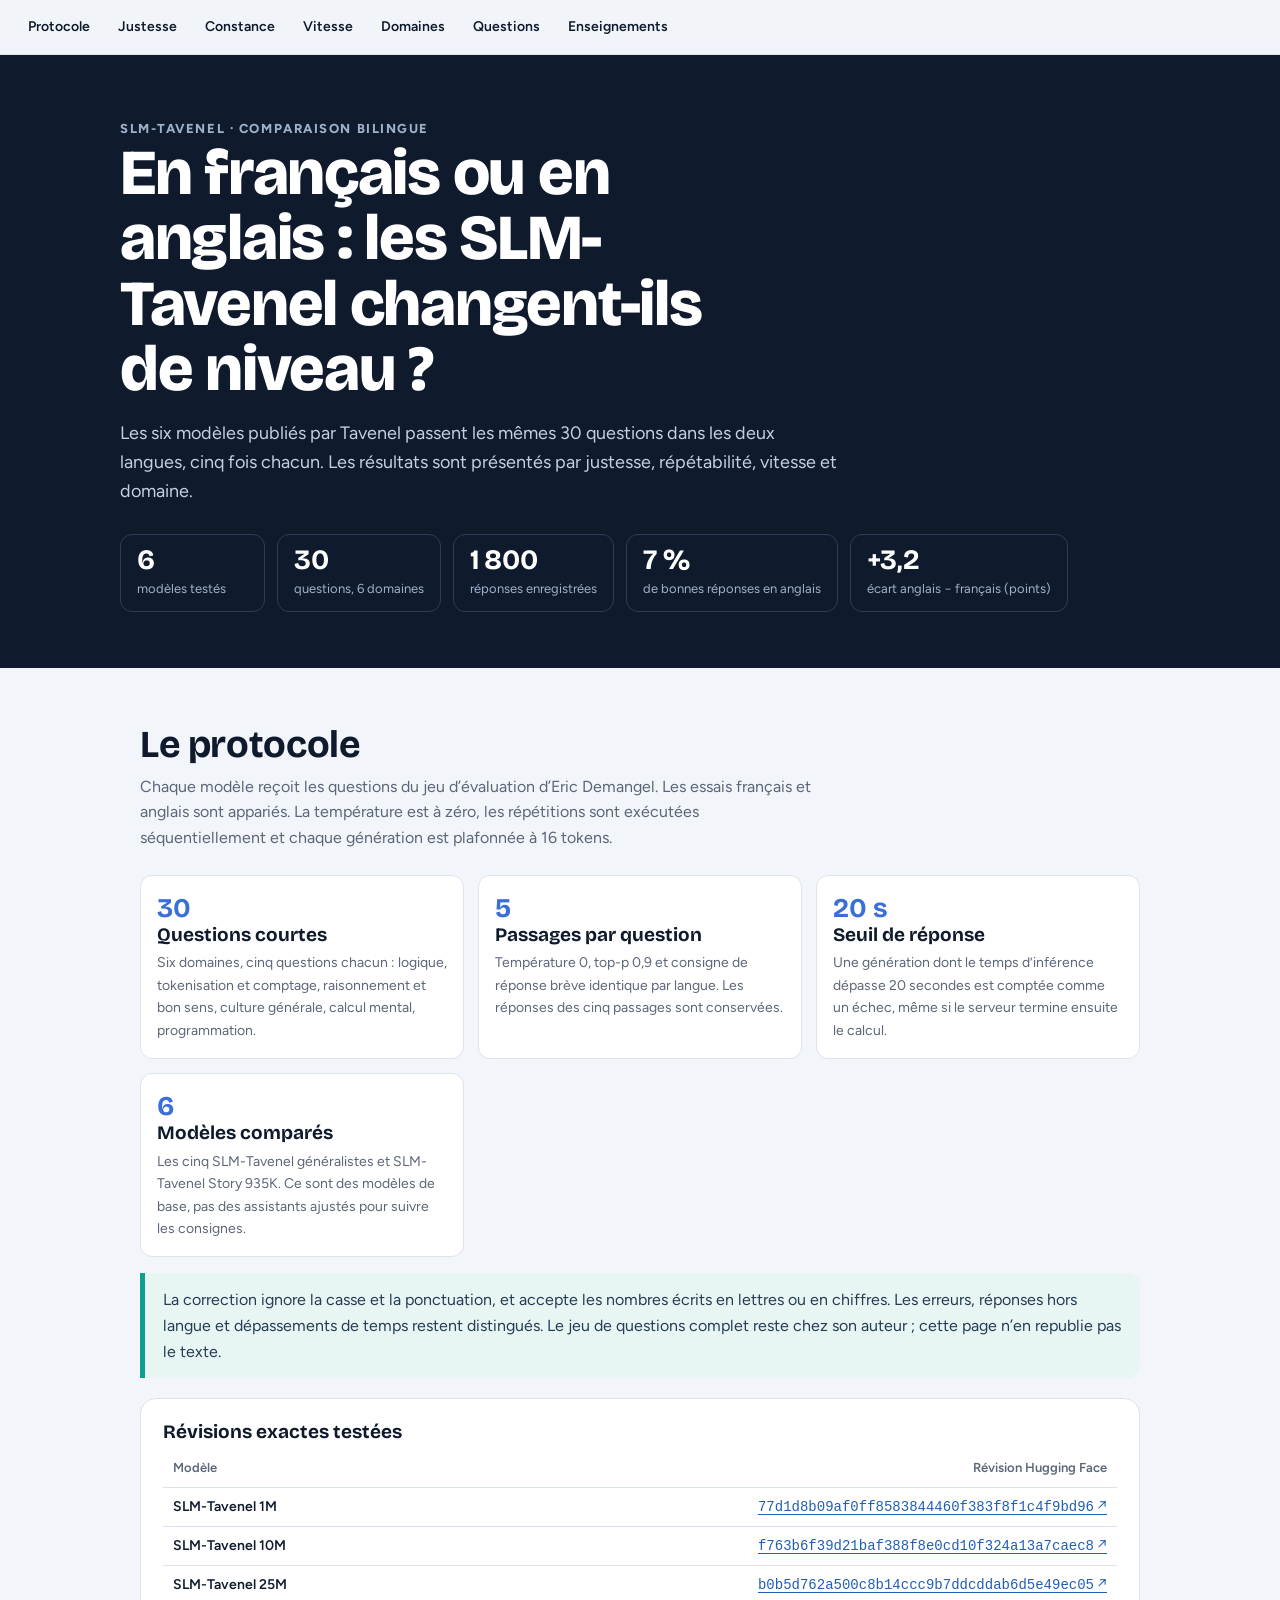
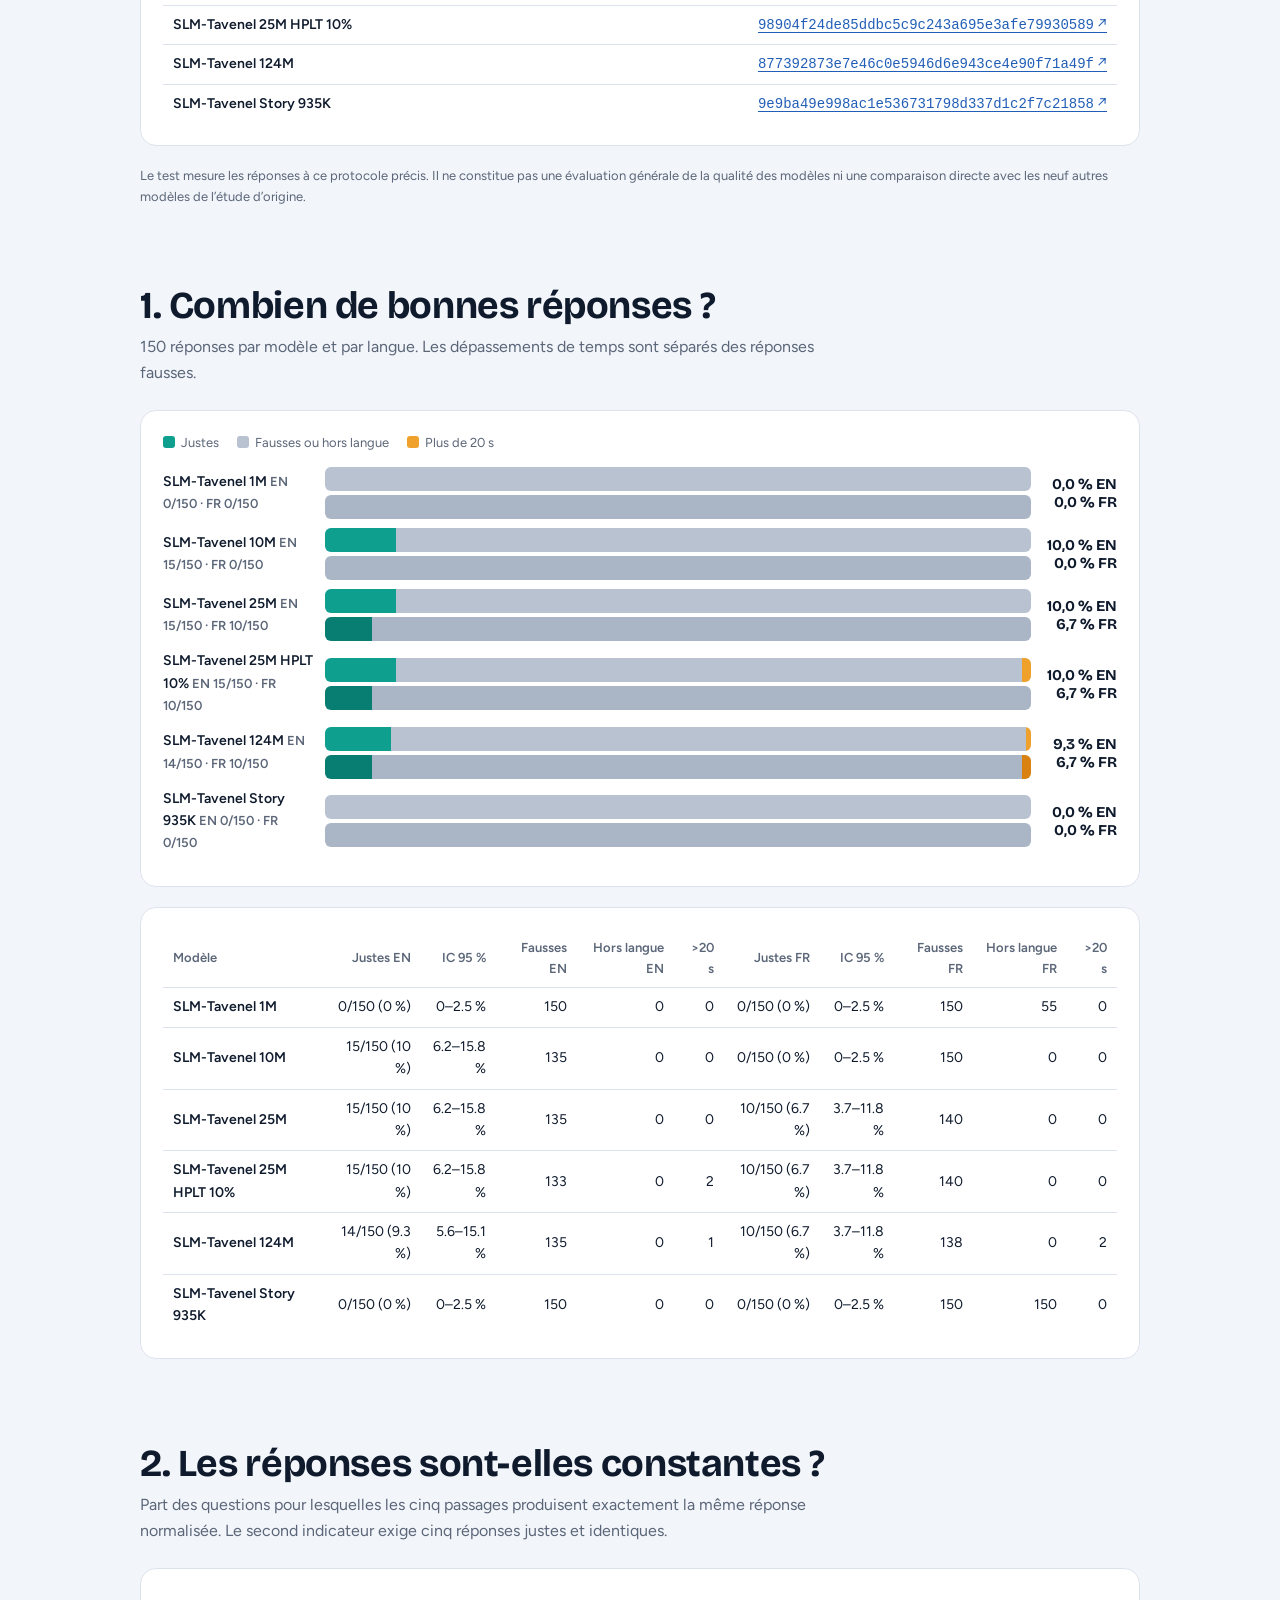
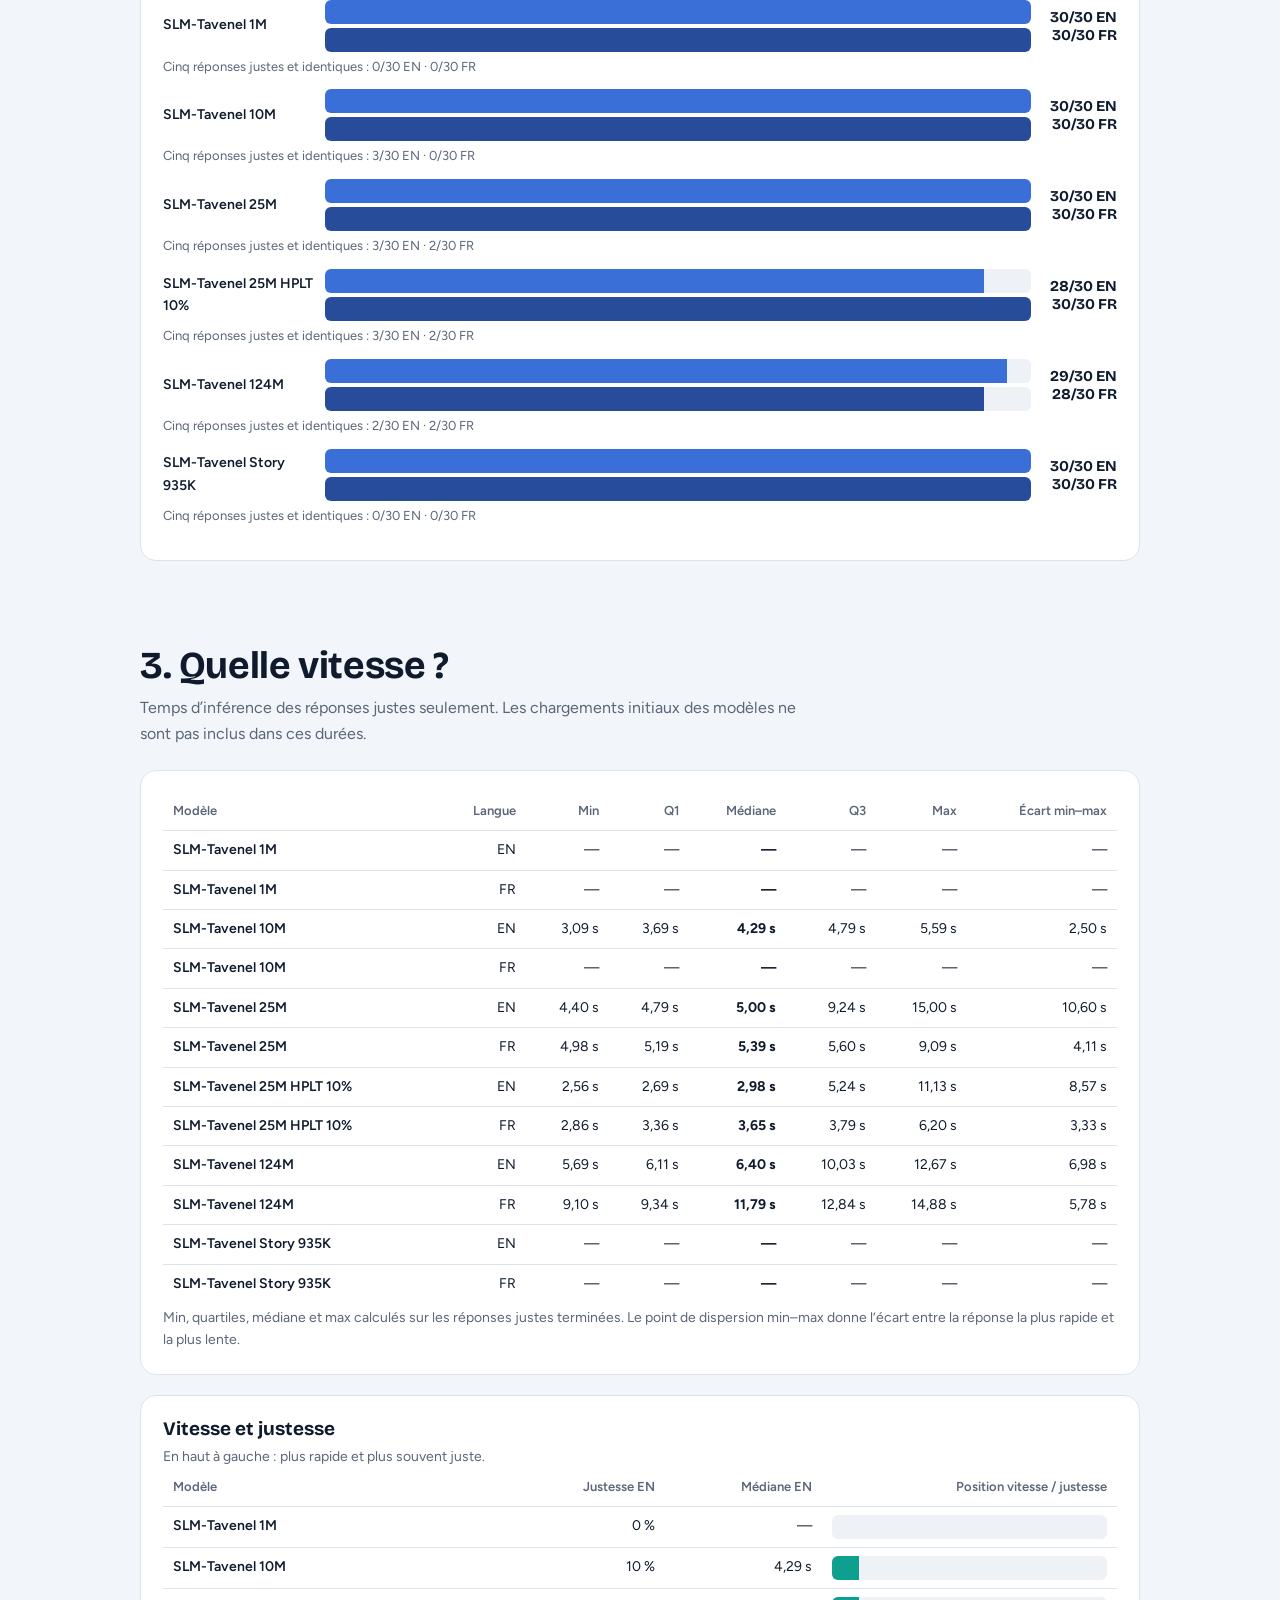
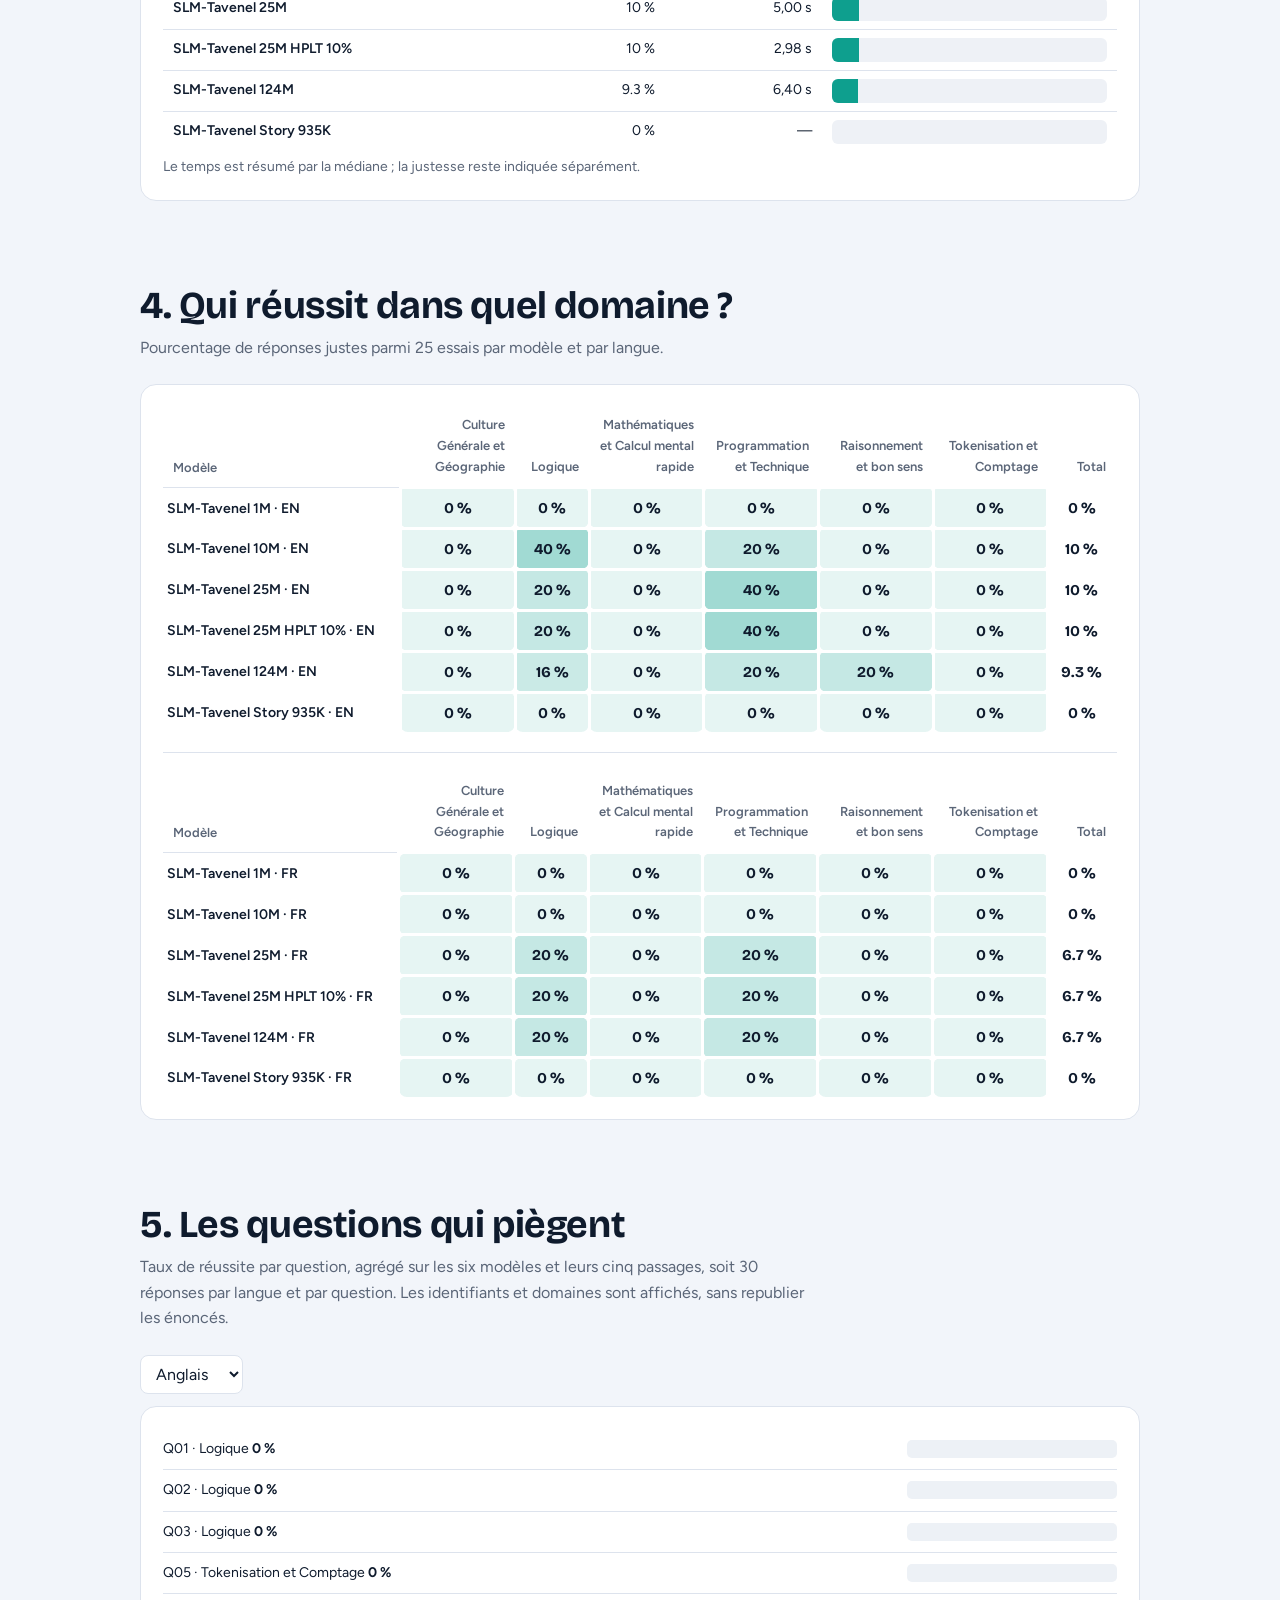
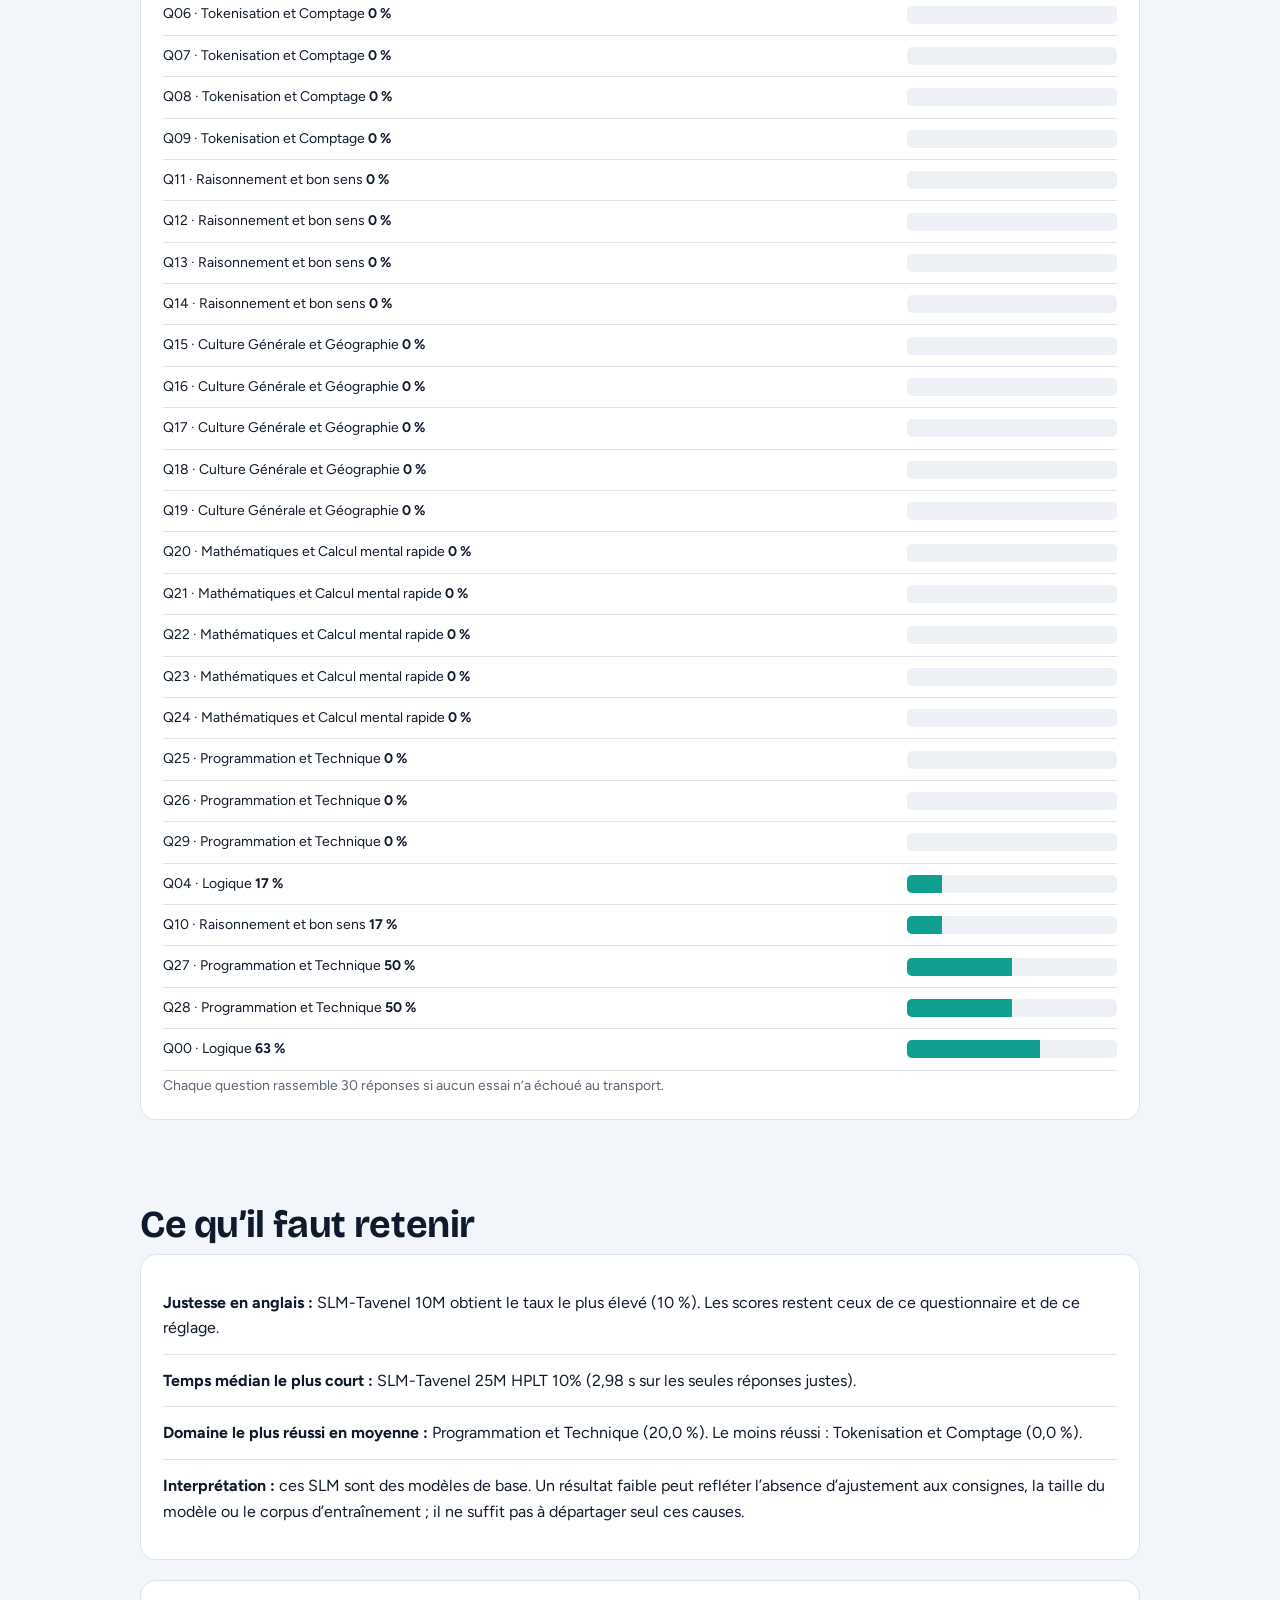
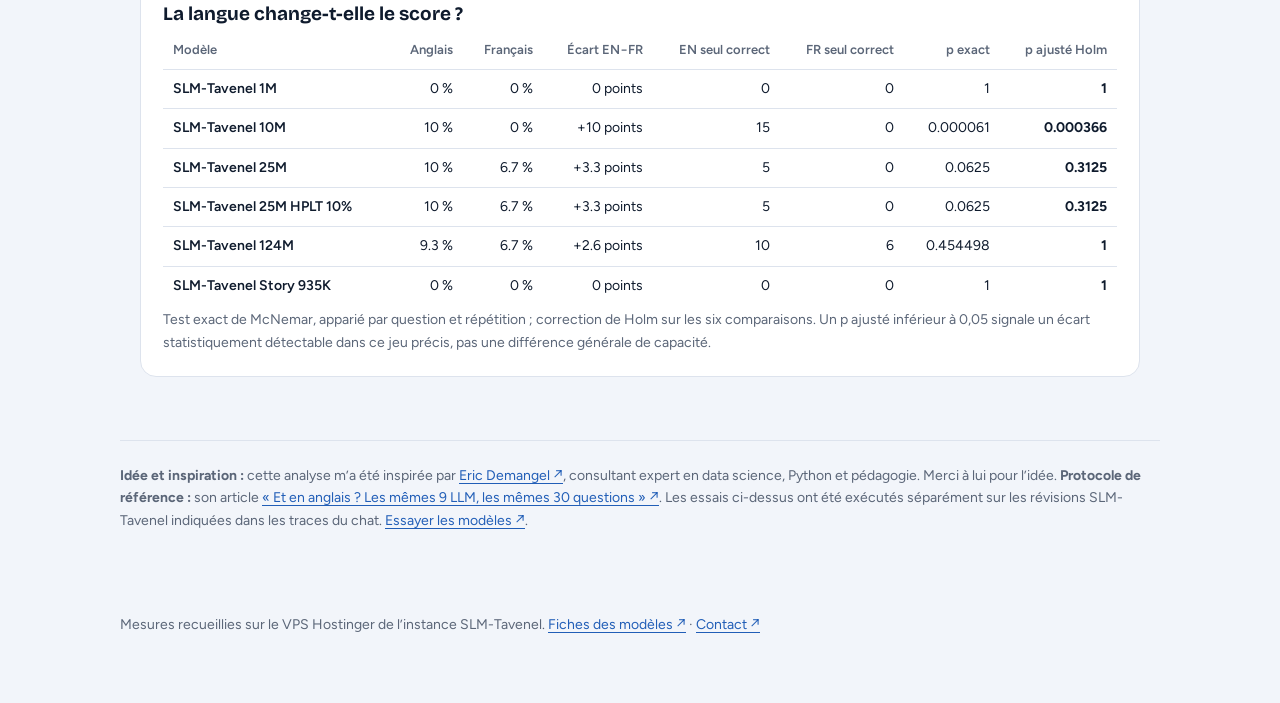
==== commit 1f657196: "Align benchmark analysis layout with reference" ====
--- a/Analyses/LLM-locaux-2026-anglais/index.html
+++ b/Analyses/LLM-locaux-2026-anglais/index.html
@@ -4,18 +4,21 @@
 <meta charset="utf-8"><meta name="viewport" content="width=device-width,initial-scale=1">
 <meta name="description" content="Résultats bilingues d'un protocole de 30 questions répété cinq fois sur les six modèles SLM-Tavenel.">
 <title>En français ou en anglais : les SLM-Tavenel changent-ils de niveau ?</title>
+<link rel="preconnect" href="https://fonts.googleapis.com">
+<link rel="preconnect" href="https://fonts.gstatic.com" crossorigin>
+<link href="https://fonts.googleapis.com/css2?family=Bricolage+Grotesque:wght@500;700;800&family=Figtree:wght@400;500;600&display=swap" rel="stylesheet">
 <style>
-:root{color-scheme:light;--ink:#0f1b2d;--mut:#56667c;--bg:#f2f5fa;--card:#fff;--line:#dbe3ed;--ok:#0e9f8e;--var:#3b6fd8;--en:#e8553d;--ko:#c5ceda;--to:#f0a12b;--navy:#101d31;--pale:#e8eef6;--h:system-ui,-apple-system,"Segoe UI",sans-serif;--b:system-ui,-apple-system,"Segoe UI",sans-serif}
+:root{color-scheme:light;--ink:#0f1b2d;--mut:#5b6678;--bg:#f2f5fa;--card:#fff;--line:#dde3ed;--ok:#0e9f8e;--var:#3b6fd8;--en:#e8553d;--ko:#b9c2d1;--to:#f0a12b;--navy:#101d31;--pale:#e8eef6;--h:"Bricolage Grotesque","Trebuchet MS",sans-serif;--b:"Figtree","Segoe UI",Arial,sans-serif}
 *{box-sizing:border-box}html{scroll-behavior:smooth;scroll-padding-top:64px}body{margin:0;background:var(--bg);color:var(--ink);font:400 16px/1.6 var(--b)}@media(prefers-reduced-motion:reduce){html{scroll-behavior:auto}}
-nav{position:sticky;top:0;z-index:10;background:rgba(242,245,250,.96);backdrop-filter:blur(10px);border-bottom:1px solid var(--line);display:flex;gap:4px;padding:10px max(16px,calc((100vw - 1320px)/2));overflow-x:auto;white-space:nowrap}nav a{color:var(--ink);text-decoration:none;font-weight:650;font-size:14px;padding:6px 12px;border-radius:99px}nav a:hover,nav a:focus-visible{background:var(--navy);color:#fff;outline:none}
-.w{max-width:1320px;margin:0 auto;padding-left:20px;padding-right:20px}header{background:var(--navy);color:white;padding:66px 0 54px}.hero{max-width:1320px;margin:auto;padding:0 20px}.eyebrow{color:#9fc4ef;text-transform:uppercase;letter-spacing:.12em;font-size:13px;font-weight:750}h1{font:800 clamp(36px,6vw,70px)/1.03 var(--h);margin:12px 0 18px;letter-spacing:-.04em;max-width:19ch}header p{max-width:68ch;color:#c7d3e3;font-size:18px;margin:0}.facts{display:flex;flex-wrap:wrap;gap:12px;margin-top:28px}.facts article{border:1px solid #34465f;border-radius:13px;padding:11px 16px;min-width:145px}.facts b{font:800 28px/1.1 var(--h);display:block}.facts span{font-size:13px;color:#9fb4ce}
-section{padding:54px 0 8px}h2{font:750 clamp(26px,4vw,38px)/1.12 var(--h);margin:0 0 8px;letter-spacing:-.025em}h3{font:700 18px/1.25 var(--h);margin:0 0 6px}.lead{color:var(--mut);max-width:78ch;margin:0 0 22px}.card{background:var(--card);border:1px solid var(--line);border-radius:16px;padding:21px;margin-bottom:16px;overflow-x:auto}.grid{display:grid;grid-template-columns:repeat(auto-fit,minmax(245px,1fr));gap:14px}.step{background:var(--card);border:1px solid var(--line);border-radius:13px;padding:17px}.step p,.card p{margin:5px 0 0;color:var(--mut);font-size:14px}.num{font:800 27px var(--h);color:var(--var)}.legend{display:flex;flex-wrap:wrap;gap:7px 18px;font-size:13px;color:var(--mut);margin:2px 0 16px}.sw{display:inline-block;width:12px;height:12px;border-radius:3px;margin-right:6px;vertical-align:-1px;background:currentColor}.scroll{overflow-x:auto}.row{display:grid;grid-template-columns:minmax(155px,220px) minmax(260px,1fr) 90px;gap:12px;align-items:center;margin:10px 0;min-width:580px}.name{font-weight:650;font-size:14px;overflow-wrap:anywhere}.bar{display:flex;height:23px;border-radius:6px;overflow:hidden;background:#edf1f6}.bar i{display:block;height:100%;min-width:0}.value{font:750 14px var(--h);text-align:right}.sub{font-size:13px;color:var(--mut)}table{border-collapse:collapse;width:100%;font-size:14px;min-width:660px}th,td{padding:9px 10px;text-align:right;border-bottom:1px solid var(--line)}th:first-child,td:first-child{text-align:left;font-weight:600}th{font-weight:650;color:var(--mut);font-size:12px;letter-spacing:.03em}tbody tr:last-child td{border-bottom:0}.heat td{text-align:center;font:750 14px var(--h);border:3px solid #fff;border-radius:7px;padding:9px 5px;min-width:62px}.heat td:first-child{text-align:left;font:600 13px var(--b);border:0;min-width:165px}.heat th{white-space:normal;max-width:105px;vertical-align:bottom}.chip{display:inline-block;border-radius:99px;padding:2px 8px;background:var(--pale);color:#334862;font-size:12px;font-weight:700}.callout{border-left:4px solid var(--var);background:#eaf1f9;padding:14px 17px;border-radius:0 12px 12px 0;color:#273b54}.small{font-size:13px;color:var(--mut)}.qrow{display:grid;grid-template-columns:100px 1fr 54px;gap:10px;align-items:center;margin:7px 0;min-width:500px}.qname{font-size:13px;font-weight:650}.qbar{height:18px;background:#edf1f6;border-radius:5px;overflow:hidden}.qbar i{display:block;height:100%;background:var(--ok)}.qselect{margin:0 0 12px;padding:8px 11px;border:1px solid var(--line);border-radius:8px;background:white;color:var(--ink);font:inherit}.finding{border-top:1px solid var(--line);padding:13px 0}.finding:first-child{border-top:0}.source{border-top:1px solid var(--line);margin-top:35px;padding:24px 0 42px;color:var(--mut);font-size:14px}a{color:#215eb7;text-underline-offset:3px}a:hover{color:#123c7d}footer{background:var(--navy);color:#c7d3e3;padding:20px 0 32px;font-size:14px}footer a{color:#aad3ff}
-@media(max-width:650px){.w{padding-left:13px;padding-right:13px}header{padding:45px 0 36px}.hero{padding:0 13px}.facts article{min-width:130px;flex:1}section{padding-top:42px}.card{padding:16px}}
+nav{position:sticky;top:0;z-index:20;background:rgba(242,245,250,.93);backdrop-filter:blur(8px);border-bottom:1px solid var(--line);display:flex;gap:4px;padding:10px 16px;overflow-x:auto;white-space:nowrap}nav a{color:var(--ink);text-decoration:none;font-weight:600;font-size:14px;padding:6px 12px;border-radius:99px}nav a:hover,nav a:focus-visible{background:var(--ink);color:#fff;outline:none}
+.w{max-width:1040px;margin:0 auto}header{background:var(--ink);color:white;padding:64px 20px 56px}.hero{max-width:1040px;margin:auto}.eyebrow{color:#9fb0c9;text-transform:uppercase;letter-spacing:.12em;font-size:13px;font-weight:750}h1{font:800 clamp(34px,6vw,64px)/1.02 var(--h);margin:0 0 18px;letter-spacing:-.02em;max-width:16ch}header p{max-width:60ch;color:#c5cfdf;font-size:18px;margin:0 0 28px}.facts{display:flex;flex-wrap:wrap;gap:12px;margin:0}.facts article{border:1px solid #2c3d57;border-radius:12px;padding:10px 16px;min-width:145px}.facts b{font:700 28px/1.1 var(--h);display:block}.facts span{font-size:13px;color:#9fb0c9}
+section{padding:56px 20px 8px}h2{font:700 clamp(26px,4vw,38px)/1.1 var(--h);margin:0 0 8px;letter-spacing:-.01em}h3{font:700 19px/1.2 var(--h);margin:0 0 6px}.lead{color:var(--mut);max-width:68ch;margin:0 0 24px}.card{background:var(--card);border:1px solid var(--line);border-radius:16px;padding:22px;margin-bottom:20px;overflow-x:auto}.grid{display:grid;grid-template-columns:repeat(auto-fit,minmax(260px,1fr));gap:14px}.step{background:var(--card);border:1px solid var(--line);border-radius:12px;padding:16px}.step p,.card p{margin:4px 0 0;color:var(--mut);font-size:14px}.num{font:700 27px var(--h);color:var(--var)}.legend{display:flex;flex-wrap:wrap;gap:6px 18px;font-size:13px;color:var(--mut);margin:0 0 14px}.sw{display:inline-block;width:12px;height:12px;border-radius:3px;margin-right:6px;vertical-align:-1px;background:currentColor}.scroll{overflow-x:auto}.row{display:grid;grid-template-columns:150px minmax(260px,1fr) 74px;gap:12px;align-items:center;margin:9px 0;min-width:520px}.name{font-weight:600;font-size:14px;overflow-wrap:anywhere}.bar{display:flex;height:24px;border-radius:6px;overflow:hidden;background:#eef1f6}.bar i{display:block;height:100%;min-width:0}.value{font:700 15px var(--h);text-align:right}.sub{font-size:13px;color:var(--mut)}table{border-collapse:collapse;width:100%;font-size:14px;min-width:560px}th,td{padding:8px 10px;text-align:right;border-bottom:1px solid var(--line)}th:first-child,td:first-child{text-align:left;font-weight:600}th{font-weight:600;color:var(--mut);font-size:13px}tbody tr:last-child td{border-bottom:0}.heat td{text-align:center;font:700 15px var(--h);border:3px solid #fff;border-radius:8px;padding:10px 4px;min-width:62px}.heat td:first-child{text-align:left;font:600 14px var(--b);border:0;min-width:165px}.heat th{white-space:normal;max-width:105px;vertical-align:bottom}.chip{display:inline-block;border-radius:99px;padding:2px 8px;background:var(--pale);color:#334862;font-size:12px;font-weight:700}.callout{border-left:5px solid var(--ok);background:#e7f6f3;padding:14px 18px;border-radius:0 12px 12px 0;color:#273b54;margin:0 0 20px}.small{font-size:13px;color:var(--mut)}.qrow{display:grid;grid-template-columns:1fr 210px;gap:6px 16px;align-items:center;padding:9px 0;border-bottom:1px solid var(--line);font-size:14px;min-width:520px}.qname{font-size:14px;font-weight:400}.qbar{height:18px;background:#edf1f6;border-radius:5px;overflow:hidden}.qbar i{display:block;height:100%;background:var(--ok)}.qselect{margin:0 0 12px;padding:8px 11px;border:1px solid var(--line);border-radius:8px;background:white;color:var(--ink);font:inherit}.finding{border-top:1px solid var(--line);padding:13px 0}.finding:first-child{border-top:0}.source{border-top:1px solid var(--line);margin-top:35px;padding:24px 0 42px;color:var(--mut);font-size:14px}a{color:#215eb7;text-underline-offset:3px}a:hover{color:#123c7d}footer{padding:40px 20px 60px;color:var(--mut);font-size:14px}
+@media(max-width:560px){.w{width:100%}header{padding:45px 20px 38px}section{padding:42px 13px 8px}.facts article{min-width:130px;flex:1}.card{padding:16px}.row{grid-template-columns:110px minmax(200px,1fr) 60px}.qrow{grid-template-columns:1fr}.qname{max-width:100%}}
 </style>
 </head>
 <body>
-<nav aria-label="Navigation de l’analyse"><a href="#protocole">Protocole</a><a href="#justesse">Justesse</a><a href="#constance">Constance</a><a href="#vitesse">Vitesse</a><a href="#domaines">Domaines</a><a href="#questions">Questions</a><a href="#enseignements">Enseignements</a></nav>
-<header><div class="hero"><div class="eyebrow">SLM-Tavenel · comparaison bilingue</div><h1>En français ou en anglais : les SLM-Tavenel changent-ils de niveau ?</h1><p>Les six modèles publiés par Tavenel passent les mêmes 30 questions dans les deux langues, cinq fois chacun. Les résultats sont présentés par justesse, répétabilité, vitesse et domaine.</p><div class="facts" id="facts"></div></div></header>
+<nav aria-label="Navigation de l’analyse"><a href="#protocole">Protocole</a><a href="#justesse">Justesse</a><a href="#constance">Constance</a><a href="#vitesse">Vitesse</a><a href="#domaines">Domaines</a><a href="#questions">Questions</a><a href="#lecons">Enseignements</a></nav>
+<header id="cadre"><div class="hero"><div class="eyebrow">SLM-Tavenel · comparaison bilingue</div><h1>En français ou en anglais : les SLM-Tavenel changent-ils de niveau ?</h1><p>Les six modèles publiés par Tavenel passent les mêmes 30 questions dans les deux langues, cinq fois chacun. Les résultats sont présentés par justesse, répétabilité, vitesse et domaine.</p><div class="facts" id="facts"></div></div></header>
 <main class="w">
 <section id="protocole"><h2>Le protocole</h2><p class="lead">Chaque modèle reçoit les questions du jeu d’évaluation d’Eric Demangel. Les essais français et anglais sont appariés. La température est à zéro, les répétitions sont exécutées séquentiellement et chaque génération est plafonnée à 16 tokens.</p><div class="grid">
 <article class="step"><div class="num">30</div><h3>Questions courtes</h3><p>Six domaines, cinq questions chacun : logique, tokenisation et comptage, raisonnement et bon sens, culture générale, calcul mental, programmation.</p></article>
@@ -34,7 +37,7 @@
 
 <section id="questions"><h2>5. Les questions qui piègent</h2><p class="lead">Taux de réussite par question, agrégé sur les six modèles et leurs cinq passages, soit 30 réponses par langue et par question. Les identifiants et domaines sont affichés, sans republier les énoncés.</p><select id="question-language" class="qselect" aria-label="Langue des questions"><option value="en">Anglais</option><option value="fr">Français</option></select><div class="card" id="question-bars"></div></section>
 
-<section id="enseignements"><h2>Ce qu’il faut retenir</h2><div class="card" id="findings"></div><div class="card scroll"><h3>La langue change-t-elle le score ?</h3><table id="language-table"></table><p class="small">Test exact de McNemar, apparié par question et répétition ; correction de Holm sur les six comparaisons. Un p ajusté inférieur à 0,05 signale un écart statistiquement détectable dans ce jeu précis, pas une différence générale de capacité.</p></div></section>
+<section id="lecons"><h2>Ce qu’il faut retenir</h2><div class="card" id="findings"></div><div class="card scroll"><h3>La langue change-t-elle le score ?</h3><table id="language-table"></table><p class="small">Test exact de McNemar, apparié par question et répétition ; correction de Holm sur les six comparaisons. Un p ajusté inférieur à 0,05 signale un écart statistiquement détectable dans ce jeu précis, pas une différence générale de capacité.</p></div></section>
 
 <div class="source"><strong>Idée et inspiration :</strong> cette analyse m’a été inspirée par <a href="https://www.linkedin.com/in/eric2mangel/" target="_blank" rel="noopener noreferrer">Eric Demangel ↗</a>, consultant expert en data science, Python et pédagogie. Merci à lui pour l’idée. <strong>Protocole de référence :</strong> son article <a href="https://eric2mangel.github.io/Analyses/LLM-locaux-2026-anglais/" target="_blank" rel="noopener noreferrer">« Et en anglais ? Les mêmes 9 LLM, les mêmes 30 questions » ↗</a>. Les essais ci-dessus ont été exécutés séparément sur les révisions SLM-Tavenel indiquées dans les traces du chat. <a href="https://slm.tavenel.tech/">Essayer les modèles ↗</a>.</div>
 </main>
@@ -61,7 +64,7 @@
 const domains=[...new Set(ids.flatMap(m=>Object.keys(D.by_model[m].en.by_domain)))];
 const heat=(lang)=>`<table class="heat"><thead><tr><th>Modèle</th>${domains.map(d=>`<th>${esc(d)}</th>`).join('')}<th>Total</th></tr></thead><tbody>${ids.map(m=>`<tr><td>${esc(LABEL[m])} · ${lang.toUpperCase()}</td>${domains.map(d=>{const x=D.by_model[m][lang].by_domain[d],p=x.percent||0;const alpha=.1+.72*p/100;return `<td style="background:rgba(14,159,142,${alpha.toFixed(2)});color:${p>65?'white':'var(--ink)'}">${p.toFixed(0)} %</td>`}).join('')}<td>${D.by_model[m][lang].accuracy_percent} %</td></tr>`).join('')}</tbody></table>`;
 document.getElementById('domains').innerHTML=heat('en')+'<hr style="border:0;border-top:1px solid var(--line);margin:20px 0">'+heat('fr');
-function showQuestions(lang){const all=D.question_difficulty[lang].slice().sort((a,b)=>a.percent-b.percent||a.id-b.id);document.getElementById('question-bars').innerHTML=all.map(q=>`<div class="qrow"><span class="qname">Q${String(q.id).padStart(2,'0')} · ${esc(q.domain)}</span><div class="qbar" title="${q.correct}/${q.total}">${pctBar(q.percent,'var(--ok)')}</div><span class="value">${q.percent.toFixed(0)} %</span></div>`).join('')+`<p class="small">Chaque question rassemble ${ids.length*D.metadata.repetitions} réponses si aucun essai n’a échoué au transport.</p>`}
+function showQuestions(lang){const all=D.question_difficulty[lang].slice().sort((a,b)=>a.percent-b.percent||a.id-b.id);document.getElementById('question-bars').innerHTML=all.map(q=>`<div class="qrow"><span class="qname">Q${String(q.id).padStart(2,'0')} · ${esc(q.domain)} <b>${q.percent.toFixed(0)} %</b></span><div class="qbar" title="${q.correct}/${q.total}">${pctBar(q.percent,'var(--ok)')}</div></div>`).join('')+`<p class="small">Chaque question rassemble ${ids.length*D.metadata.repetitions} réponses si aucun essai n’a échoué au transport.</p>`}
 const select=document.getElementById('question-language');select.addEventListener('change',()=>showQuestions(select.value));showQuestions('en');
 const sorted=ids.slice().sort((a,b)=>D.by_model[b].en.accuracy_percent-D.by_model[a].en.accuracy_percent),fast=ids.filter(m=>Number.isFinite(D.by_model[m].en.latency.median)).sort((a,b)=>D.by_model[a].en.latency.median-D.by_model[b].en.latency.median);
 const avgDomain=domains.map(d=>[d,ids.reduce((s,m)=>s+D.by_model[m].en.by_domain[d].percent,0)/ids.length]).sort((a,b)=>b[1]-a[1]);
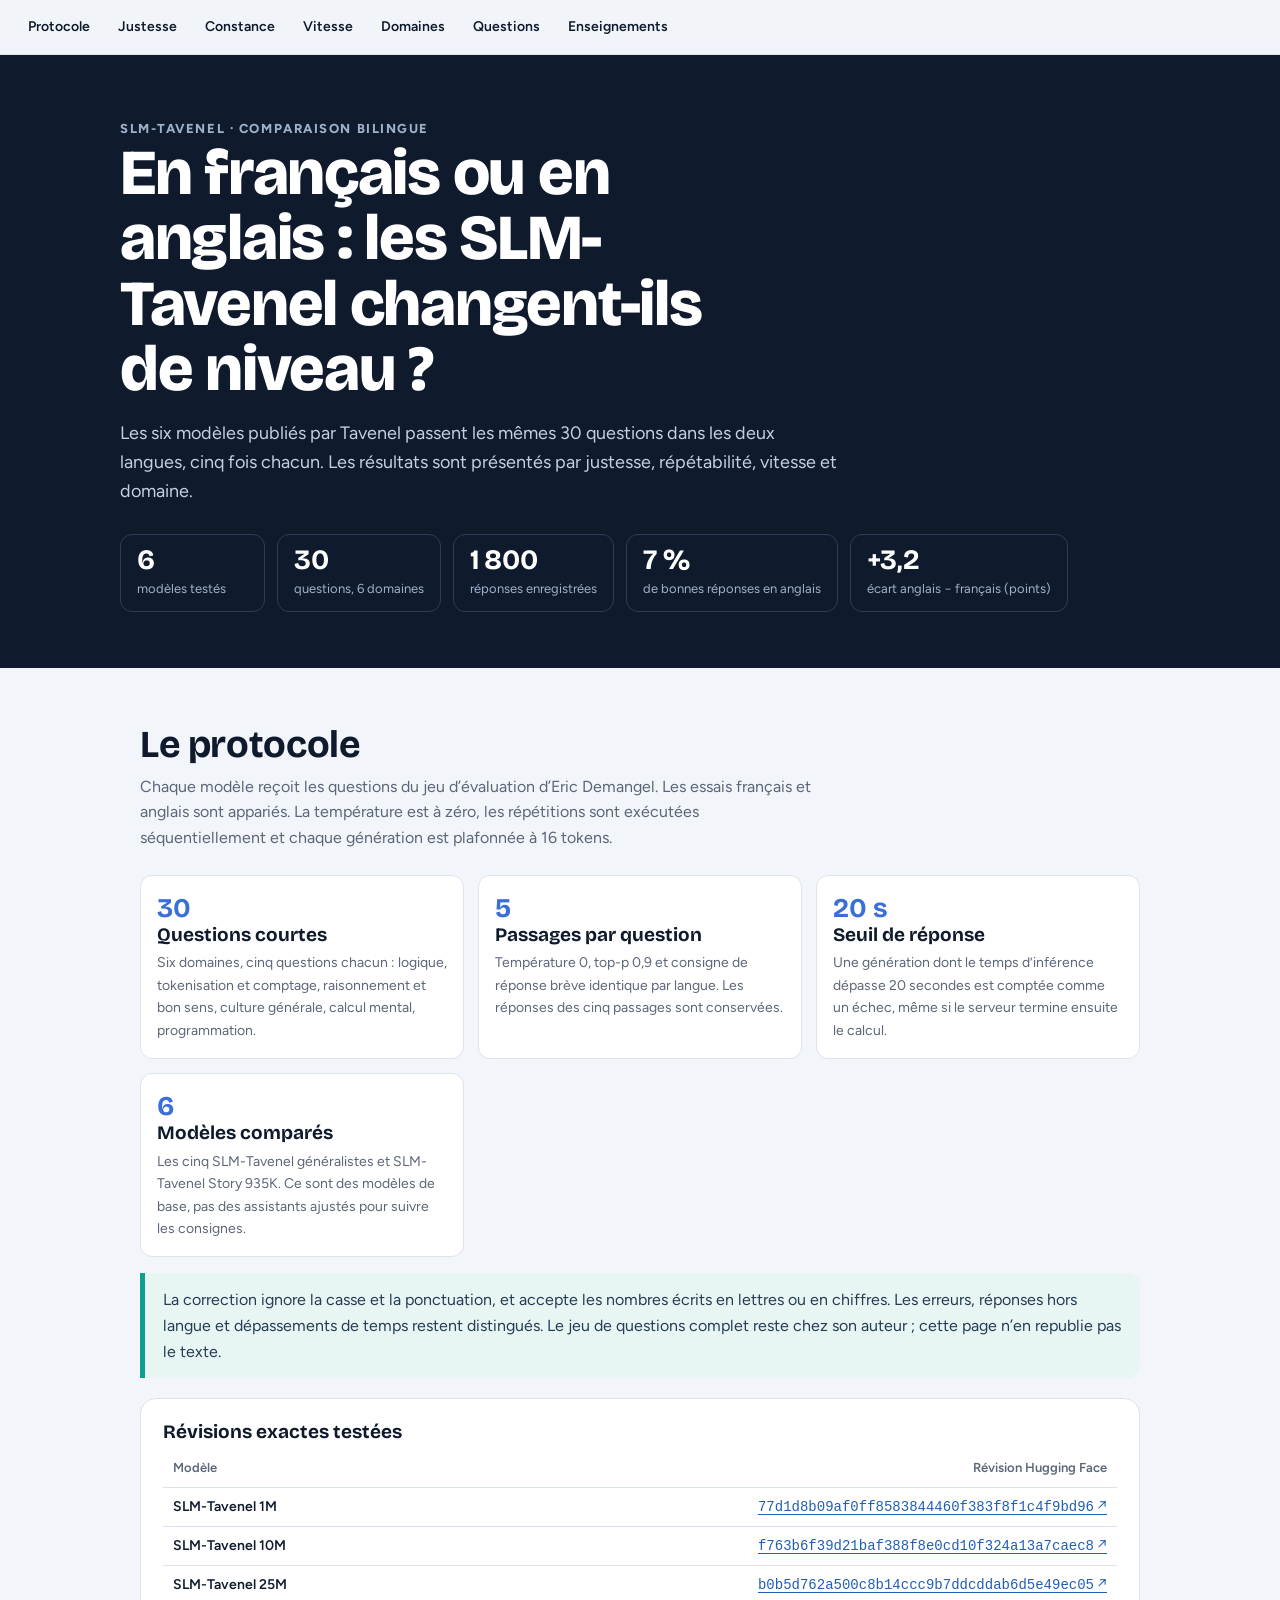
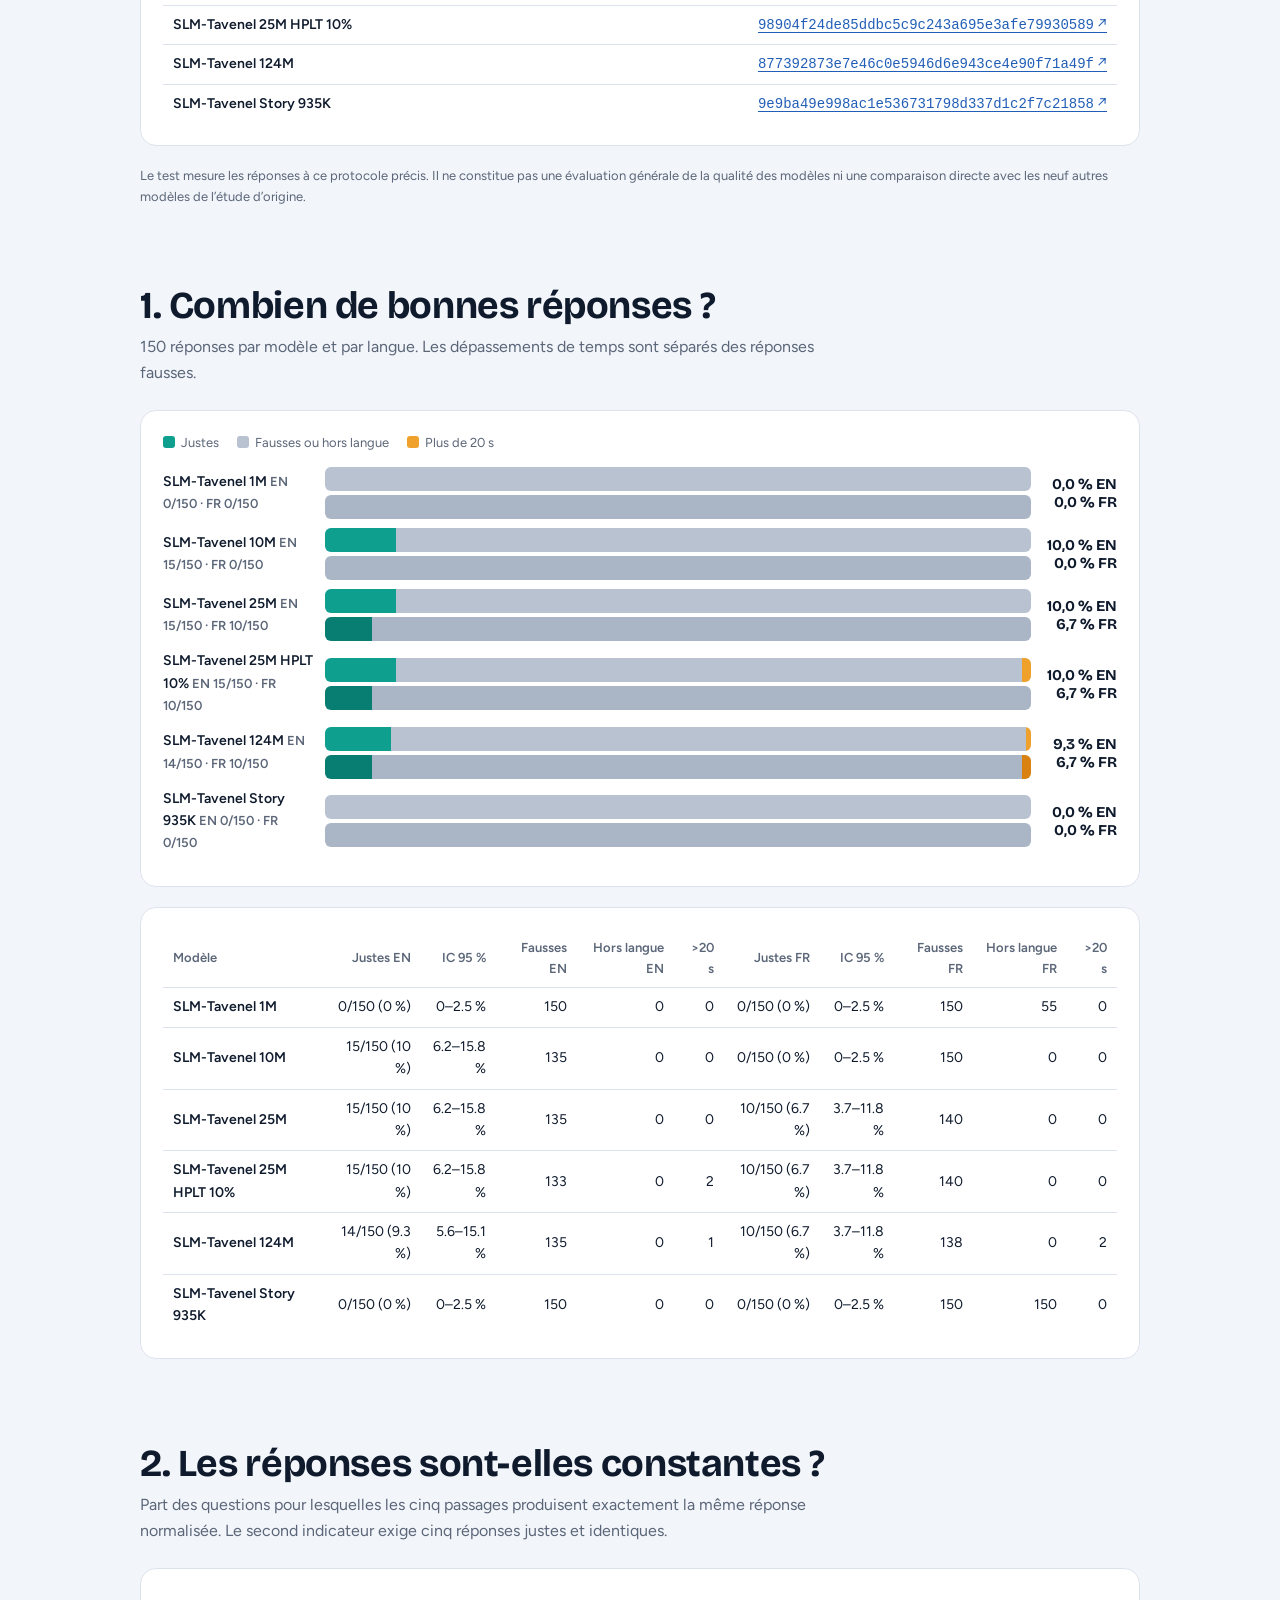
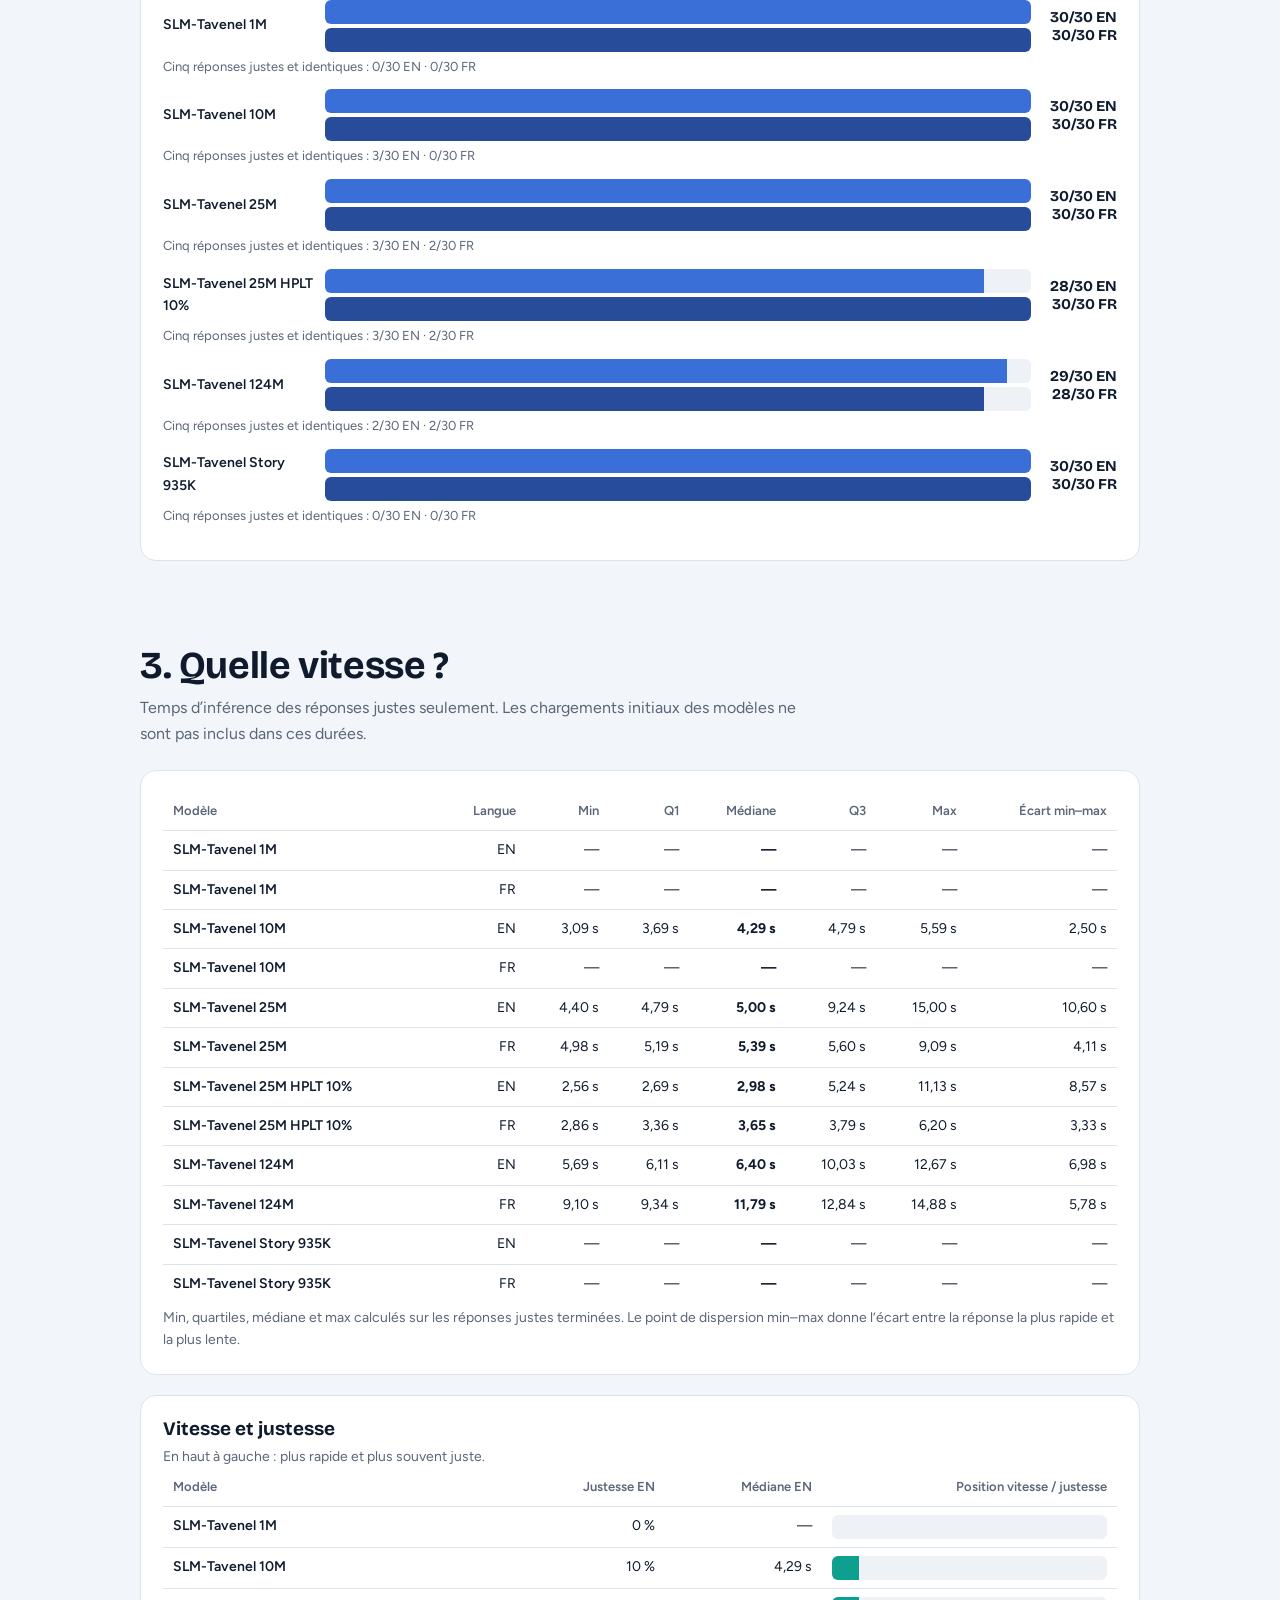
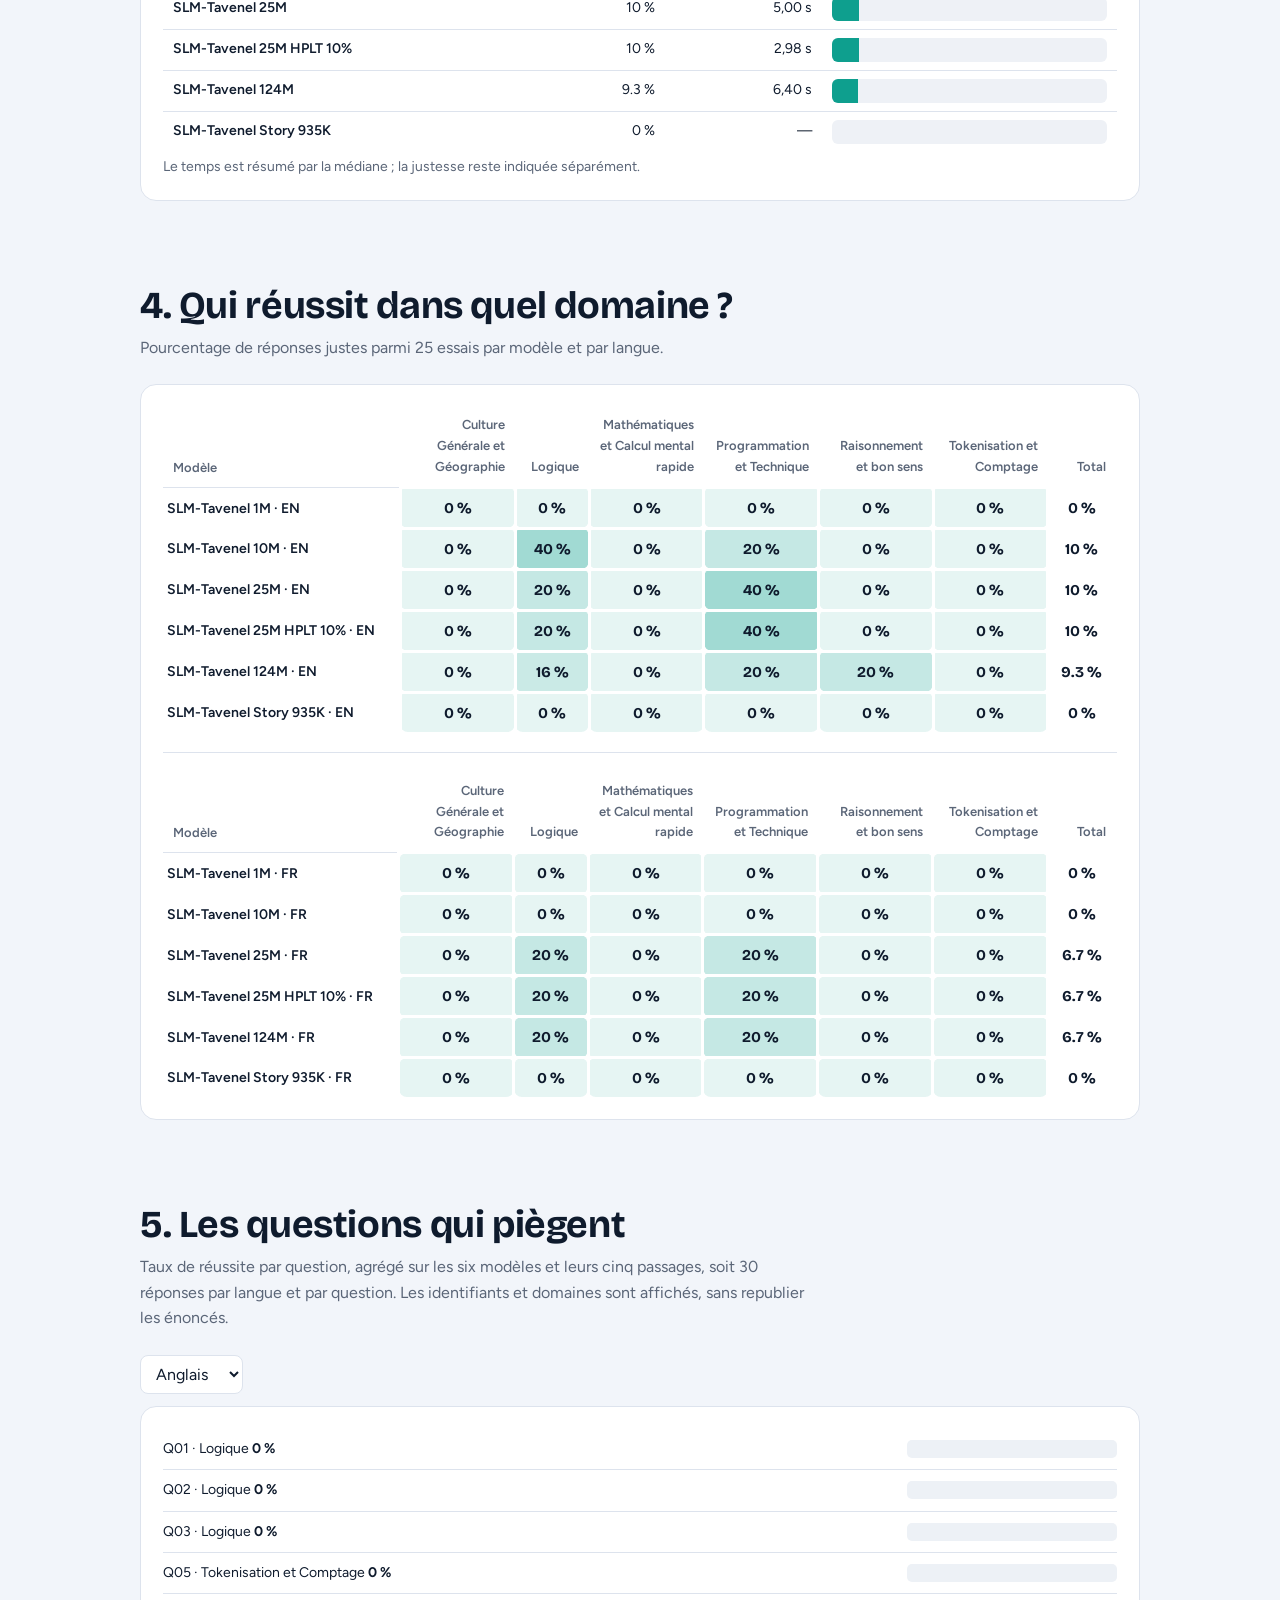
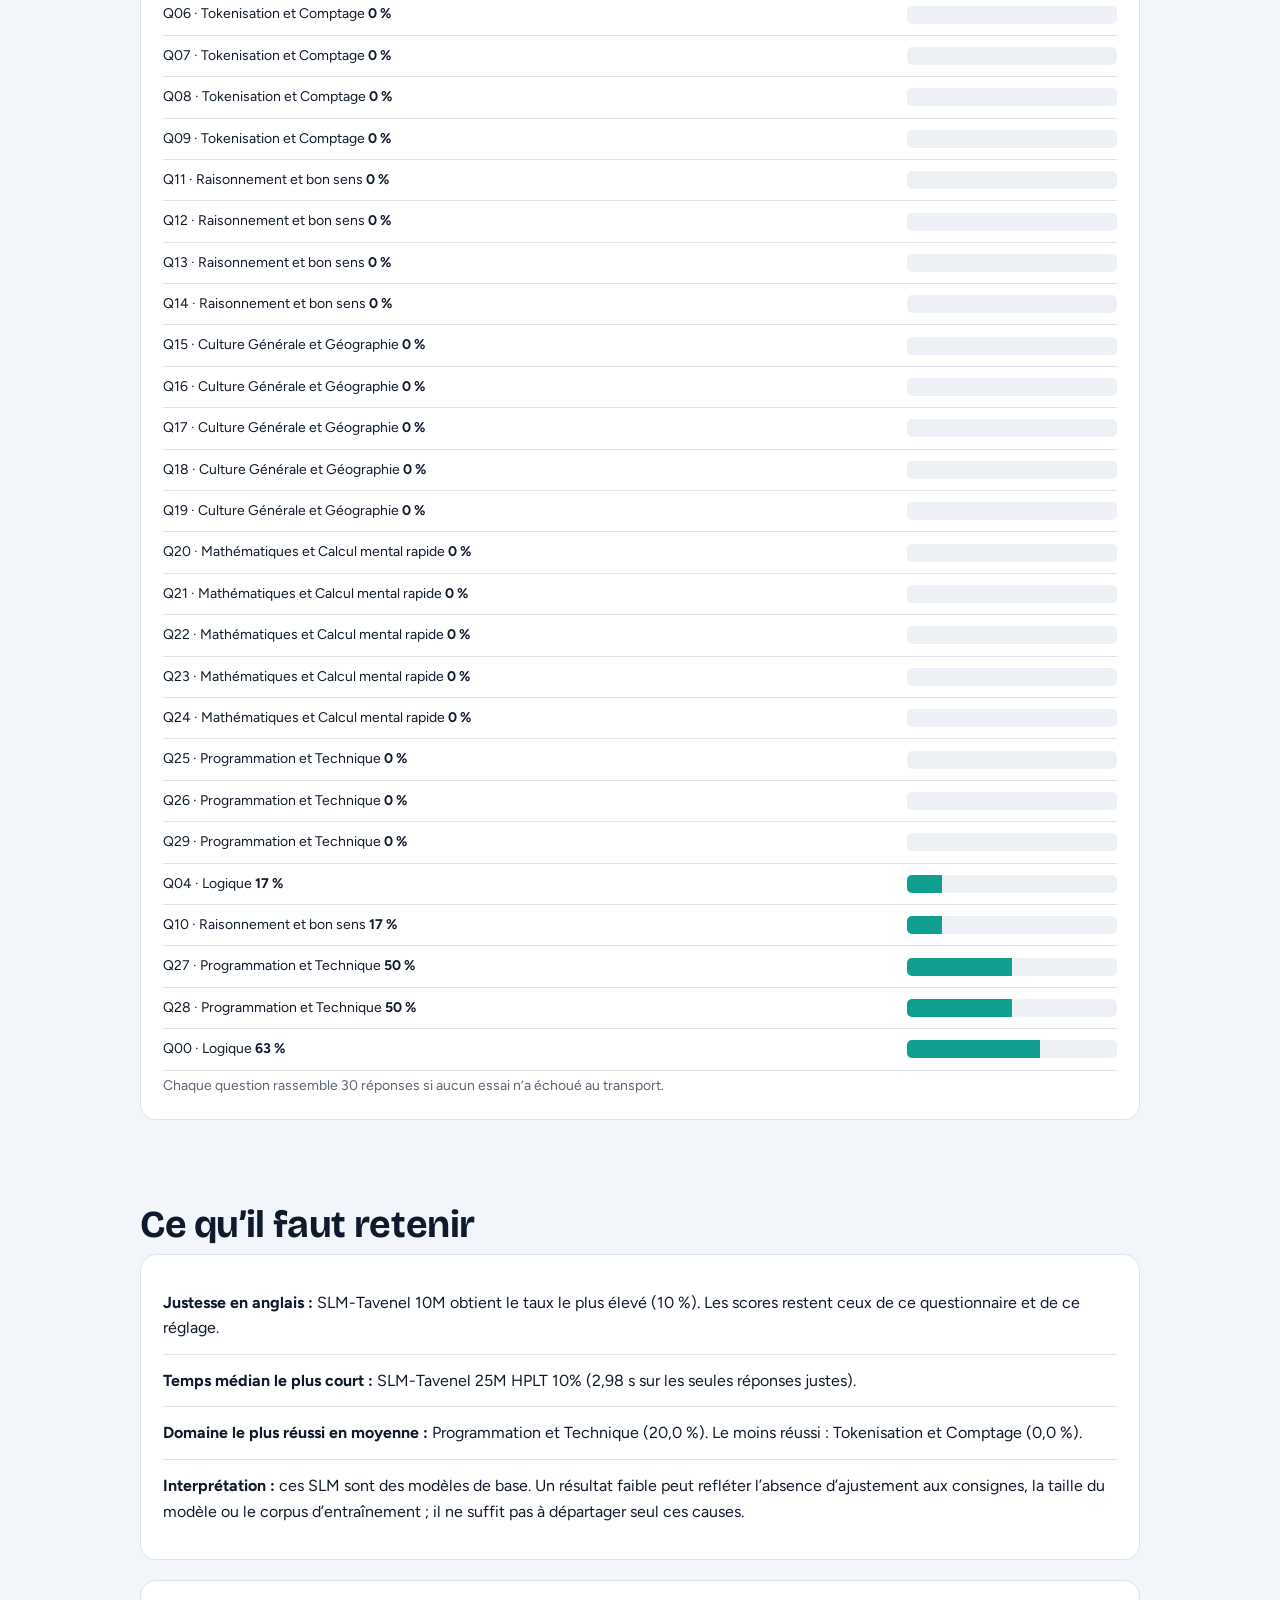
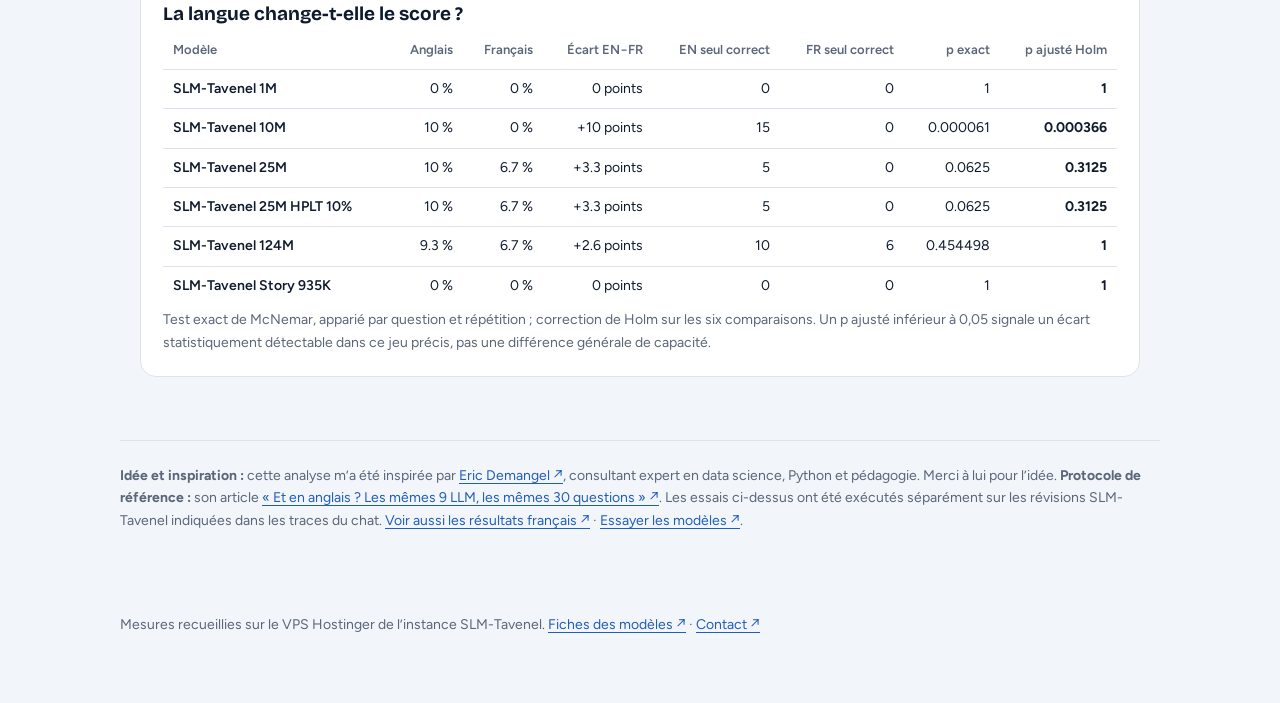
==== commit 365ee999: "Link French benchmark analysis" ====
--- a/Analyses/LLM-locaux-2026-anglais/index.html
+++ b/Analyses/LLM-locaux-2026-anglais/index.html
@@ -39,7 +39,7 @@
 
 <section id="lecons"><h2>Ce qu’il faut retenir</h2><div class="card" id="findings"></div><div class="card scroll"><h3>La langue change-t-elle le score ?</h3><table id="language-table"></table><p class="small">Test exact de McNemar, apparié par question et répétition ; correction de Holm sur les six comparaisons. Un p ajusté inférieur à 0,05 signale un écart statistiquement détectable dans ce jeu précis, pas une différence générale de capacité.</p></div></section>
 
-<div class="source"><strong>Idée et inspiration :</strong> cette analyse m’a été inspirée par <a href="https://www.linkedin.com/in/eric2mangel/" target="_blank" rel="noopener noreferrer">Eric Demangel ↗</a>, consultant expert en data science, Python et pédagogie. Merci à lui pour l’idée. <strong>Protocole de référence :</strong> son article <a href="https://eric2mangel.github.io/Analyses/LLM-locaux-2026-anglais/" target="_blank" rel="noopener noreferrer">« Et en anglais ? Les mêmes 9 LLM, les mêmes 30 questions » ↗</a>. Les essais ci-dessus ont été exécutés séparément sur les révisions SLM-Tavenel indiquées dans les traces du chat. <a href="https://slm.tavenel.tech/">Essayer les modèles ↗</a>.</div>
+<div class="source"><strong>Idée et inspiration :</strong> cette analyse m’a été inspirée par <a href="https://www.linkedin.com/in/eric2mangel/" target="_blank" rel="noopener noreferrer">Eric Demangel ↗</a>, consultant expert en data science, Python et pédagogie. Merci à lui pour l’idée. <strong>Protocole de référence :</strong> son article <a href="https://eric2mangel.github.io/Analyses/LLM-locaux-2026-anglais/" target="_blank" rel="noopener noreferrer">« Et en anglais ? Les mêmes 9 LLM, les mêmes 30 questions » ↗</a>. Les essais ci-dessus ont été exécutés séparément sur les révisions SLM-Tavenel indiquées dans les traces du chat. <a href="../LLM-locaux-2026/">Voir aussi les résultats français ↗</a> · <a href="https://slm.tavenel.tech/">Essayer les modèles ↗</a>.</div>
 </main>
 <footer><div class="w">Mesures recueillies sur le VPS Hostinger de l’instance SLM-Tavenel. <a href="https://huggingface.co/athenista">Fiches des modèles ↗</a> · <a href="mailto:slm-tavenel-tech@proton.me">Contact ↗</a></div></footer>
 <script id="results-data" type="application/json">{"metadata":{"models":["athenista/slm-tavenel-1m","athenista/slm-tavenel-10m","athenista/slm-tavenel-25m","athenista/slm-tavenel-25m-hplt-10pct","athenista/slm-tavenel-124m","athenista/slm-tavenel-story-935k"],"languages":["en","fr"],"questions_per_language":30,"repetitions":5,"responses_expected":1800,"responses_completed":1800,"temperature":0,"top_p":0.9,"max_tokens":16,"timeout_seconds":20,"date":"2026-11-12","scoring":"case and punctuation insensitive; number words normalized when the expected answer is numeric; obvious wrong-language responses counted separately and excluded from correct score"},"by_model":{"athenista/slm-tavenel-1m":{"en":{"n":150,"correct":0,"wrong":150,"timeouts":0,"errors":0,"wrong_language":0,"accuracy_percent":0.0,"accuracy_ci95":[0,2.5],"consistent_questions":30,"questions_all_five_correct_identically":0,"latency":{"min":null,"q1":null,"median":null,"q3":null,"max":null,"spread":null},"by_domain":{"Culture Générale et Géographie":{"correct":0,"total":25,"percent":0.0},"Logique":{"correct":0,"total":25,"percent":0.0},"Mathématiques et Calcul mental rapide":{"correct":0,"total":25,"percent":0.0},"Programmation et Technique":{"correct":0,"total":25,"percent":0.0},"Raisonnement et bon sens":{"correct":0,"total":25,"percent":0.0},"Tokenisation et Comptage":{"correct":0,"total":25,"percent":0.0}},"by_question":[{"id":0,"domain":"Logique","correct":0,"n":5},{"id":1,"domain":"Logique","correct":0,"n":5},{"id":2,"domain":"Logique","correct":0,"n":5},{"id":3,"domain":"Logique","correct":0,"n":5},{"id":4,"domain":"Logique","correct":0,"n":5},{"id":5,"domain":"Tokenisation et Comptage","correct":0,"n":5},{"id":6,"domain":"Tokenisation et Comptage","correct":0,"n":5},{"id":7,"domain":"Tokenisation et Comptage","correct":0,"n":5},{"id":8,"domain":"Tokenisation et Comptage","correct":0,"n":5},{"id":9,"domain":"Tokenisation et Comptage","correct":0,"n":5},{"id":10,"domain":"Raisonnement et bon sens","correct":0,"n":5},{"id":11,"domain":"Raisonnement et bon sens","correct":0,"n":5},{"id":12,"domain":"Raisonnement et bon sens","correct":0,"n":5},{"id":13,"domain":"Raisonnement et bon sens","correct":0,"n":5},{"id":14,"domain":"Raisonnement et bon sens","correct":0,"n":5},{"id":15,"domain":"Culture Générale et Géographie","correct":0,"n":5},{"id":16,"domain":"Culture Générale et Géographie","correct":0,"n":5},{"id":17,"domain":"Culture Générale et Géographie","correct":0,"n":5},{"id":18,"domain":"Culture Générale et Géographie","correct":0,"n":5},{"id":19,"domain":"Culture Générale et Géographie","correct":0,"n":5},{"id":20,"domain":"Mathématiques et Calcul mental rapide","correct":0,"n":5},{"id":21,"domain":"Mathématiques et Calcul mental rapide","correct":0,"n":5},{"id":22,"domain":"Mathématiques et Calcul mental rapide","correct":0,"n":5},{"id":23,"domain":"Mathématiques et Calcul mental rapide","correct":0,"n":5},{"id":24,"domain":"Mathématiques et Calcul mental rapide","correct":0,"n":5},{"id":25,"domain":"Programmation et Technique","correct":0,"n":5},{"id":26,"domain":"Programmation et Technique","correct":0,"n":5},{"id":27,"domain":"Programmation et Technique","correct":0,"n":5},{"id":28,"domain":"Programmation et Technique","correct":0,"n":5},{"id":29,"domain":"Programmation et Technique","correct":0,"n":5}]},"fr":{"n":150,"correct":0,"wrong":150,"timeouts":0,"errors":0,"wrong_language":55,"accuracy_percent":0.0,"accuracy_ci95":[0,2.5],"consistent_questions":30,"questions_all_five_correct_identically":0,"latency":{"min":null,"q1":null,"median":null,"q3":null,"max":null,"spread":null},"by_domain":{"Culture Générale et Géographie":{"correct":0,"total":25,"percent":0.0},"Logique":{"correct":0,"total":25,"percent":0.0},"Mathématiques et Calcul mental rapide":{"correct":0,"total":25,"percent":0.0},"Programmation et Technique":{"correct":0,"total":25,"percent":0.0},"Raisonnement et bon sens":{"correct":0,"total":25,"percent":0.0},"Tokenisation et Comptage":{"correct":0,"total":25,"percent":0.0}},"by_question":[{"id":0,"domain":"Logique","correct":0,"n":5},{"id":1,"domain":"Logique","correct":0,"n":5},{"id":2,"domain":"Logique","correct":0,"n":5},{"id":3,"domain":"Logique","correct":0,"n":5},{"id":4,"domain":"Logique","correct":0,"n":5},{"id":5,"domain":"Tokenisation et Comptage","correct":0,"n":5},{"id":6,"domain":"Tokenisation et Comptage","correct":0,"n":5},{"id":7,"domain":"Tokenisation et Comptage","correct":0,"n":5},{"id":8,"domain":"Tokenisation et Comptage","correct":0,"n":5},{"id":9,"domain":"Tokenisation et Comptage","correct":0,"n":5},{"id":10,"domain":"Raisonnement et bon sens","correct":0,"n":5},{"id":11,"domain":"Raisonnement et bon sens","correct":0,"n":5},{"id":12,"domain":"Raisonnement et bon sens","correct":0,"n":5},{"id":13,"domain":"Raisonnement et bon sens","correct":0,"n":5},{"id":14,"domain":"Raisonnement et bon sens","correct":0,"n":5},{"id":15,"domain":"Culture Générale et Géographie","correct":0,"n":5},{"id":16,"domain":"Culture Générale et Géographie","correct":0,"n":5},{"id":17,"domain":"Culture Générale et Géographie","correct":0,"n":5},{"id":18,"domain":"Culture Générale et Géographie","correct":0,"n":5},{"id":19,"domain":"Culture Générale et Géographie","correct":0,"n":5},{"id":20,"domain":"Mathématiques et Calcul mental rapide","correct":0,"n":5},{"id":21,"domain":"Mathématiques et Calcul mental rapide","correct":0,"n":5},{"id":22,"domain":"Mathématiques et Calcul mental rapide","correct":0,"n":5},{"id":23,"domain":"Mathématiques et Calcul mental rapide","correct":0,"n":5},{"id":24,"domain":"Mathématiques et Calcul mental rapide","correct":0,"n":5},{"id":25,"domain":"Programmation et Technique","correct":0,"n":5},{"id":26,"domain":"Programmation et Technique","correct":0,"n":5},{"id":27,"domain":"Programmation et Technique","correct":0,"n":5},{"id":28,"domain":"Programmation et Technique","correct":0,"n":5},{"id":29,"domain":"Programmation et Technique","correct":0,"n":5}]}},"athenista/slm-tavenel-10m":{"en":{"n":150,"correct":15,"wrong":135,"timeouts":0,"errors":0,"wrong_language":0,"accuracy_percent":10.0,"accuracy_ci95":[6.2,15.8],"consistent_questions":30,"questions_all_five_correct_identically":3,"latency":{"min":3.089,"q1":3.695,"median":4.291,"q3":4.792,"max":5.592,"spread":2.503},"by_domain":{"Culture Générale et Géographie":{"correct":0,"total":25,"percent":0.0},"Logique":{"correct":10,"total":25,"percent":40.0},"Mathématiques et Calcul mental rapide":{"correct":0,"total":25,"percent":0.0},"Programmation et Technique":{"correct":5,"total":25,"percent":20.0},"Raisonnement et bon sens":{"correct":0,"total":25,"percent":0.0},"Tokenisation et Comptage":{"correct":0,"total":25,"percent":0.0}},"by_question":[{"id":0,"domain":"Logique","correct":5,"n":5},{"id":1,"domain":"Logique","correct":0,"n":5},{"id":2,"domain":"Logique","correct":0,"n":5},{"id":3,"domain":"Logique","correct":0,"n":5},{"id":4,"domain":"Logique","correct":5,"n":5},{"id":5,"domain":"Tokenisation et Comptage","correct":0,"n":5},{"id":6,"domain":"Tokenisation et Comptage","correct":0,"n":5},{"id":7,"domain":"Tokenisation et Comptage","correct":0,"n":5},{"id":8,"domain":"Tokenisation et Comptage","correct":0,"n":5},{"id":9,"domain":"Tokenisation et Comptage","correct":0,"n":5},{"id":10,"domain":"Raisonnement et bon sens","correct":0,"n":5},{"id":11,"domain":"Raisonnement et bon sens","correct":0,"n":5},{"id":12,"domain":"Raisonnement et bon sens","correct":0,"n":5},{"id":13,"domain":"Raisonnement et bon sens","correct":0,"n":5},{"id":14,"domain":"Raisonnement et bon sens","correct":0,"n":5},{"id":15,"domain":"Culture Générale et Géographie","correct":0,"n":5},{"id":16,"domain":"Culture Générale et Géographie","correct":0,"n":5},{"id":17,"domain":"Culture Générale et Géographie","correct":0,"n":5},{"id":18,"domain":"Culture Générale et Géographie","correct":0,"n":5},{"id":19,"domain":"Culture Générale et Géographie","correct":0,"n":5},{"id":20,"domain":"Mathématiques et Calcul mental rapide","correct":0,"n":5},{"id":21,"domain":"Mathématiques et Calcul mental rapide","correct":0,"n":5},{"id":22,"domain":"Mathématiques et Calcul mental rapide","correct":0,"n":5},{"id":23,"domain":"Mathématiques et Calcul mental rapide","correct":0,"n":5},{"id":24,"domain":"Mathématiques et Calcul mental rapide","correct":0,"n":5},{"id":25,"domain":"Programmation et Technique","correct":0,"n":5},{"id":26,"domain":"Programmation et Technique","correct":0,"n":5},{"id":27,"domain":"Programmation et Technique","correct":0,"n":5},{"id":28,"domain":"Programmation et Technique","correct":5,"n":5},{"id":29,"domain":"Programmation et Technique","correct":0,"n":5}]},"fr":{"n":150,"correct":0,"wrong":150,"timeouts":0,"errors":0,"wrong_language":0,"accuracy_percent":0.0,"accuracy_ci95":[0,2.5],"consistent_questions":30,"questions_all_five_correct_identically":0,"latency":{"min":null,"q1":null,"median":null,"q3":null,"max":null,"spread":null},"by_domain":{"Culture Générale et Géographie":{"correct":0,"total":25,"percent":0.0},"Logique":{"correct":0,"total":25,"percent":0.0},"Mathématiques et Calcul mental rapide":{"correct":0,"total":25,"percent":0.0},"Programmation et Technique":{"correct":0,"total":25,"percent":0.0},"Raisonnement et bon sens":{"correct":0,"total":25,"percent":0.0},"Tokenisation et Comptage":{"correct":0,"total":25,"percent":0.0}},"by_question":[{"id":0,"domain":"Logique","correct":0,"n":5},{"id":1,"domain":"Logique","correct":0,"n":5},{"id":2,"domain":"Logique","correct":0,"n":5},{"id":3,"domain":"Logique","correct":0,"n":5},{"id":4,"domain":"Logique","correct":0,"n":5},{"id":5,"domain":"Tokenisation et Comptage","correct":0,"n":5},{"id":6,"domain":"Tokenisation et Comptage","correct":0,"n":5},{"id":7,"domain":"Tokenisation et Comptage","correct":0,"n":5},{"id":8,"domain":"Tokenisation et Comptage","correct":0,"n":5},{"id":9,"domain":"Tokenisation et Comptage","correct":0,"n":5},{"id":10,"domain":"Raisonnement et bon sens","correct":0,"n":5},{"id":11,"domain":"Raisonnement et bon sens","correct":0,"n":5},{"id":12,"domain":"Raisonnement et bon sens","correct":0,"n":5},{"id":13,"domain":"Raisonnement et bon sens","correct":0,"n":5},{"id":14,"domain":"Raisonnement et bon sens","correct":0,"n":5},{"id":15,"domain":"Culture Générale et Géographie","correct":0,"n":5},{"id":16,"domain":"Culture Générale et Géographie","correct":0,"n":5},{"id":17,"domain":"Culture Générale et Géographie","correct":0,"n":5},{"id":18,"domain":"Culture Générale et Géographie","correct":0,"n":5},{"id":19,"domain":"Culture Générale et Géographie","correct":0,"n":5},{"id":20,"domain":"Mathématiques et Calcul mental rapide","correct":0,"n":5},{"id":21,"domain":"Mathématiques et Calcul mental rapide","correct":0,"n":5},{"id":22,"domain":"Mathématiques et Calcul mental rapide","correct":0,"n":5},{"id":23,"domain":"Mathématiques et Calcul mental rapide","correct":0,"n":5},{"id":24,"domain":"Mathématiques et Calcul mental rapide","correct":0,"n":5},{"id":25,"domain":"Programmation et Technique","correct":0,"n":5},{"id":26,"domain":"Programmation et Technique","correct":0,"n":5},{"id":27,"domain":"Programmation et Technique","correct":0,"n":5},{"id":28,"domain":"Programmation et Technique","correct":0,"n":5},{"id":29,"domain":"Programmation et Technique","correct":0,"n":5}]}},"athenista/slm-tavenel-25m":{"en":{"n":150,"correct":15,"wrong":135,"timeouts":0,"errors":0,"wrong_language":0,"accuracy_percent":10.0,"accuracy_ci95":[6.2,15.8],"consistent_questions":30,"questions_all_five_correct_identically":3,"latency":{"min":4.403,"q1":4.793,"median":5.0,"q3":9.24,"max":15.002,"spread":10.599},"by_domain":{"Culture Générale et Géographie":{"correct":0,"total":25,"percent":0.0},"Logique":{"correct":5,"total":25,"percent":20.0},"Mathématiques et Calcul mental rapide":{"correct":0,"total":25,"percent":0.0},"Programmation et Technique":{"correct":10,"total":25,"percent":40.0},"Raisonnement et bon sens":{"correct":0,"total":25,"percent":0.0},"Tokenisation et Comptage":{"correct":0,"total":25,"percent":0.0}},"by_question":[{"id":0,"domain":"Logique","correct":5,"n":5},{"id":1,"domain":"Logique","correct":0,"n":5},{"id":2,"domain":"Logique","correct":0,"n":5},{"id":3,"domain":"Logique","correct":0,"n":5},{"id":4,"domain":"Logique","correct":0,"n":5},{"id":5,"domain":"Tokenisation et Comptage","correct":0,"n":5},{"id":6,"domain":"Tokenisation et Comptage","correct":0,"n":5},{"id":7,"domain":"Tokenisation et Comptage","correct":0,"n":5},{"id":8,"domain":"Tokenisation et Comptage","correct":0,"n":5},{"id":9,"domain":"Tokenisation et Comptage","correct":0,"n":5},{"id":10,"domain":"Raisonnement et bon sens","correct":0,"n":5},{"id":11,"domain":"Raisonnement et bon sens","correct":0,"n":5},{"id":12,"domain":"Raisonnement et bon sens","correct":0,"n":5},{"id":13,"domain":"Raisonnement et bon sens","correct":0,"n":5},{"id":14,"domain":"Raisonnement et bon sens","correct":0,"n":5},{"id":15,"domain":"Culture Générale et Géographie","correct":0,"n":5},{"id":16,"domain":"Culture Générale et Géographie","correct":0,"n":5},{"id":17,"domain":"Culture Générale et Géographie","correct":0,"n":5},{"id":18,"domain":"Culture Générale et Géographie","correct":0,"n":5},{"id":19,"domain":"Culture Générale et Géographie","correct":0,"n":5},{"id":20,"domain":"Mathématiques et Calcul mental rapide","correct":0,"n":5},{"id":21,"domain":"Mathématiques et Calcul mental rapide","correct":0,"n":5},{"id":22,"domain":"Mathématiques et Calcul mental rapide","correct":0,"n":5},{"id":23,"domain":"Mathématiques et Calcul mental rapide","correct":0,"n":5},{"id":24,"domain":"Mathématiques et Calcul mental rapide","correct":0,"n":5},{"id":25,"domain":"Programmation et Technique","correct":0,"n":5},{"id":26,"domain":"Programmation et Technique","correct":0,"n":5},{"id":27,"domain":"Programmation et Technique","correct":5,"n":5},{"id":28,"domain":"Programmation et Technique","correct":5,"n":5},{"id":29,"domain":"Programmation et Technique","correct":0,"n":5}]},"fr":{"n":150,"correct":10,"wrong":140,"timeouts":0,"errors":0,"wrong_language":0,"accuracy_percent":6.7,"accuracy_ci95":[3.7,11.8],"consistent_questions":30,"questions_all_five_correct_identically":2,"latency":{"min":4.979,"q1":5.189,"median":5.39,"q3":5.604,"max":9.087,"spread":4.108},"by_domain":{"Culture Générale et Géographie":{"correct":0,"total":25,"percent":0.0},"Logique":{"correct":5,"total":25,"percent":20.0},"Mathématiques et Calcul mental rapide":{"correct":0,"total":25,"percent":0.0},"Programmation et Technique":{"correct":5,"total":25,"percent":20.0},"Raisonnement et bon sens":{"correct":0,"total":25,"percent":0.0},"Tokenisation et Comptage":{"correct":0,"total":25,"percent":0.0}},"by_question":[{"id":0,"domain":"Logique","correct":5,"n":5},{"id":1,"domain":"Logique","correct":0,"n":5},{"id":2,"domain":"Logique","correct":0,"n":5},{"id":3,"domain":"Logique","correct":0,"n":5},{"id":4,"domain":"Logique","correct":0,"n":5},{"id":5,"domain":"Tokenisation et Comptage","correct":0,"n":5},{"id":6,"domain":"Tokenisation et Comptage","correct":0,"n":5},{"id":7,"domain":"Tokenisation et Comptage","correct":0,"n":5},{"id":8,"domain":"Tokenisation et Comptage","correct":0,"n":5},{"id":9,"domain":"Tokenisation et Comptage","correct":0,"n":5},{"id":10,"domain":"Raisonnement et bon sens","correct":0,"n":5},{"id":11,"domain":"Raisonnement et bon sens","correct":0,"n":5},{"id":12,"domain":"Raisonnement et bon sens","correct":0,"n":5},{"id":13,"domain":"Raisonnement et bon sens","correct":0,"n":5},{"id":14,"domain":"Raisonnement et bon sens","correct":0,"n":5},{"id":15,"domain":"Culture Générale et Géographie","correct":0,"n":5},{"id":16,"domain":"Culture Générale et Géographie","correct":0,"n":5},{"id":17,"domain":"Culture Générale et Géographie","correct":0,"n":5},{"id":18,"domain":"Culture Générale et Géographie","correct":0,"n":5},{"id":19,"domain":"Culture Générale et Géographie","correct":0,"n":5},{"id":20,"domain":"Mathématiques et Calcul mental rapide","correct":0,"n":5},{"id":21,"domain":"Mathématiques et Calcul mental rapide","correct":0,"n":5},{"id":22,"domain":"Mathématiques et Calcul mental rapide","correct":0,"n":5},{"id":23,"domain":"Mathématiques et Calcul mental rapide","correct":0,"n":5},{"id":24,"domain":"Mathématiques et Calcul mental rapide","correct":0,"n":5},{"id":25,"domain":"Programmation et Technique","correct":0,"n":5},{"id":26,"domain":"Programmation et Technique","correct":0,"n":5},{"id":27,"domain":"Programmation et Technique","correct":0,"n":5},{"id":28,"domain":"Programmation et Technique","correct":5,"n":5},{"id":29,"domain":"Programmation et Technique","correct":0,"n":5}]}},"athenista/slm-tavenel-25m-hplt-10pct":{"en":{"n":150,"correct":15,"wrong":133,"timeouts":2,"errors":0,"wrong_language":0,"accuracy_percent":10.0,"accuracy_ci95":[6.2,15.8],"consistent_questions":28,"questions_all_five_correct_identically":3,"latency":{"min":2.559,"q1":2.694,"median":2.981,"q3":5.24,"max":11.131,"spread":8.572},"by_domain":{"Culture Générale et Géographie":{"correct":0,"total":25,"percent":0.0},"Logique":{"correct":5,"total":25,"percent":20.0},"Mathématiques et Calcul mental rapide":{"correct":0,"total":25,"percent":0.0},"Programmation et Technique":{"correct":10,"total":25,"percent":40.0},"Raisonnement et bon sens":{"correct":0,"total":25,"percent":0.0},"Tokenisation et Comptage":{"correct":0,"total":25,"percent":0.0}},"by_question":[{"id":0,"domain":"Logique","correct":5,"n":5},{"id":1,"domain":"Logique","correct":0,"n":5},{"id":2,"domain":"Logique","correct":0,"n":5},{"id":3,"domain":"Logique","correct":0,"n":5},{"id":4,"domain":"Logique","correct":0,"n":5},{"id":5,"domain":"Tokenisation et Comptage","correct":0,"n":5},{"id":6,"domain":"Tokenisation et Comptage","correct":0,"n":5},{"id":7,"domain":"Tokenisation et Comptage","correct":0,"n":5},{"id":8,"domain":"Tokenisation et Comptage","correct":0,"n":5},{"id":9,"domain":"Tokenisation et Comptage","correct":0,"n":5},{"id":10,"domain":"Raisonnement et bon sens","correct":0,"n":5},{"id":11,"domain":"Raisonnement et bon sens","correct":0,"n":5},{"id":12,"domain":"Raisonnement et bon sens","correct":0,"n":5},{"id":13,"domain":"Raisonnement et bon sens","correct":0,"n":5},{"id":14,"domain":"Raisonnement et bon sens","correct":0,"n":5},{"id":15,"domain":"Culture Générale et Géographie","correct":0,"n":5},{"id":16,"domain":"Culture Générale et Géographie","correct":0,"n":5},{"id":17,"domain":"Culture Générale et Géographie","correct":0,"n":5},{"id":18,"domain":"Culture Générale et Géographie","correct":0,"n":5},{"id":19,"domain":"Culture Générale et Géographie","correct":0,"n":5},{"id":20,"domain":"Mathématiques et Calcul mental rapide","correct":0,"n":5},{"id":21,"domain":"Mathématiques et Calcul mental rapide","correct":0,"n":5},{"id":22,"domain":"Mathématiques et Calcul mental rapide","correct":0,"n":5},{"id":23,"domain":"Mathématiques et Calcul mental rapide","correct":0,"n":5},{"id":24,"domain":"Mathématiques et Calcul mental rapide","correct":0,"n":5},{"id":25,"domain":"Programmation et Technique","correct":0,"n":5},{"id":26,"domain":"Programmation et Technique","correct":0,"n":5},{"id":27,"domain":"Programmation et Technique","correct":5,"n":5},{"id":28,"domain":"Programmation et Technique","correct":5,"n":5},{"id":29,"domain":"Programmation et Technique","correct":0,"n":5}]},"fr":{"n":150,"correct":10,"wrong":140,"timeouts":0,"errors":0,"wrong_language":0,"accuracy_percent":6.7,"accuracy_ci95":[3.7,11.8],"consistent_questions":30,"questions_all_five_correct_identically":2,"latency":{"min":2.864,"q1":3.359,"median":3.651,"q3":3.794,"max":6.195,"spread":3.331},"by_domain":{"Culture Générale et Géographie":{"correct":0,"total":25,"percent":0.0},"Logique":{"correct":5,"total":25,"percent":20.0},"Mathématiques et Calcul mental rapide":{"correct":0,"total":25,"percent":0.0},"Programmation et Technique":{"correct":5,"total":25,"percent":20.0},"Raisonnement et bon sens":{"correct":0,"total":25,"percent":0.0},"Tokenisation et Comptage":{"correct":0,"total":25,"percent":0.0}},"by_question":[{"id":0,"domain":"Logique","correct":5,"n":5},{"id":1,"domain":"Logique","correct":0,"n":5},{"id":2,"domain":"Logique","correct":0,"n":5},{"id":3,"domain":"Logique","correct":0,"n":5},{"id":4,"domain":"Logique","correct":0,"n":5},{"id":5,"domain":"Tokenisation et Comptage","correct":0,"n":5},{"id":6,"domain":"Tokenisation et Comptage","correct":0,"n":5},{"id":7,"domain":"Tokenisation et Comptage","correct":0,"n":5},{"id":8,"domain":"Tokenisation et Comptage","correct":0,"n":5},{"id":9,"domain":"Tokenisation et Comptage","correct":0,"n":5},{"id":10,"domain":"Raisonnement et bon sens","correct":0,"n":5},{"id":11,"domain":"Raisonnement et bon sens","correct":0,"n":5},{"id":12,"domain":"Raisonnement et bon sens","correct":0,"n":5},{"id":13,"domain":"Raisonnement et bon sens","correct":0,"n":5},{"id":14,"domain":"Raisonnement et bon sens","correct":0,"n":5},{"id":15,"domain":"Culture Générale et Géographie","correct":0,"n":5},{"id":16,"domain":"Culture Générale et Géographie","correct":0,"n":5},{"id":17,"domain":"Culture Générale et Géographie","correct":0,"n":5},{"id":18,"domain":"Culture Générale et Géographie","correct":0,"n":5},{"id":19,"domain":"Culture Générale et Géographie","correct":0,"n":5},{"id":20,"domain":"Mathématiques et Calcul mental rapide","correct":0,"n":5},{"id":21,"domain":"Mathématiques et Calcul mental rapide","correct":0,"n":5},{"id":22,"domain":"Mathématiques et Calcul mental rapide","correct":0,"n":5},{"id":23,"domain":"Mathématiques et Calcul mental rapide","correct":0,"n":5},{"id":24,"domain":"Mathématiques et Calcul mental rapide","correct":0,"n":5},{"id":25,"domain":"Programmation et Technique","correct":0,"n":5},{"id":26,"domain":"Programmation et Technique","correct":0,"n":5},{"id":27,"domain":"Programmation et Technique","correct":0,"n":5},{"id":28,"domain":"Programmation et Technique","correct":5,"n":5},{"id":29,"domain":"Programmation et Technique","correct":0,"n":5}]}},"athenista/slm-tavenel-124m":{"en":{"n":150,"correct":14,"wrong":135,"timeouts":1,"errors":0,"wrong_language":0,"accuracy_percent":9.3,"accuracy_ci95":[5.6,15.1],"consistent_questions":29,"questions_all_five_correct_identically":2,"latency":{"min":5.692,"q1":6.114,"median":6.396,"q3":10.034,"max":12.673,"spread":6.981},"by_domain":{"Culture Générale et Géographie":{"correct":0,"total":25,"percent":0.0},"Logique":{"correct":4,"total":25,"percent":16.0},"Mathématiques et Calcul mental rapide":{"correct":0,"total":25,"percent":0.0},"Programmation et Technique":{"correct":5,"total":25,"percent":20.0},"Raisonnement et bon sens":{"correct":5,"total":25,"percent":20.0},"Tokenisation et Comptage":{"correct":0,"total":25,"percent":0.0}},"by_question":[{"id":0,"domain":"Logique","correct":4,"n":5},{"id":1,"domain":"Logique","correct":0,"n":5},{"id":2,"domain":"Logique","correct":0,"n":5},{"id":3,"domain":"Logique","correct":0,"n":5},{"id":4,"domain":"Logique","correct":0,"n":5},{"id":5,"domain":"Tokenisation et Comptage","correct":0,"n":5},{"id":6,"domain":"Tokenisation et Comptage","correct":0,"n":5},{"id":7,"domain":"Tokenisation et Comptage","correct":0,"n":5},{"id":8,"domain":"Tokenisation et Comptage","correct":0,"n":5},{"id":9,"domain":"Tokenisation et Comptage","correct":0,"n":5},{"id":10,"domain":"Raisonnement et bon sens","correct":5,"n":5},{"id":11,"domain":"Raisonnement et bon sens","correct":0,"n":5},{"id":12,"domain":"Raisonnement et bon sens","correct":0,"n":5},{"id":13,"domain":"Raisonnement et bon sens","correct":0,"n":5},{"id":14,"domain":"Raisonnement et bon sens","correct":0,"n":5},{"id":15,"domain":"Culture Générale et Géographie","correct":0,"n":5},{"id":16,"domain":"Culture Générale et Géographie","correct":0,"n":5},{"id":17,"domain":"Culture Générale et Géographie","correct":0,"n":5},{"id":18,"domain":"Culture Générale et Géographie","correct":0,"n":5},{"id":19,"domain":"Culture Générale et Géographie","correct":0,"n":5},{"id":20,"domain":"Mathématiques et Calcul mental rapide","correct":0,"n":5},{"id":21,"domain":"Mathématiques et Calcul mental rapide","correct":0,"n":5},{"id":22,"domain":"Mathématiques et Calcul mental rapide","correct":0,"n":5},{"id":23,"domain":"Mathématiques et Calcul mental rapide","correct":0,"n":5},{"id":24,"domain":"Mathématiques et Calcul mental rapide","correct":0,"n":5},{"id":25,"domain":"Programmation et Technique","correct":0,"n":5},{"id":26,"domain":"Programmation et Technique","correct":0,"n":5},{"id":27,"domain":"Programmation et Technique","correct":5,"n":5},{"id":28,"domain":"Programmation et Technique","correct":0,"n":5},{"id":29,"domain":"Programmation et Technique","correct":0,"n":5}]},"fr":{"n":150,"correct":10,"wrong":138,"timeouts":2,"errors":0,"wrong_language":0,"accuracy_percent":6.7,"accuracy_ci95":[3.7,11.8],"consistent_questions":28,"questions_all_five_correct_identically":2,"latency":{"min":9.1,"q1":9.342,"median":11.795,"q3":12.844,"max":14.884,"spread":5.784},"by_domain":{"Culture Générale et Géographie":{"correct":0,"total":25,"percent":0.0},"Logique":{"correct":5,"total":25,"percent":20.0},"Mathématiques et Calcul mental rapide":{"correct":0,"total":25,"percent":0.0},"Programmation et Technique":{"correct":5,"total":25,"percent":20.0},"Raisonnement et bon sens":{"correct":0,"total":25,"percent":0.0},"Tokenisation et Comptage":{"correct":0,"total":25,"percent":0.0}},"by_question":[{"id":0,"domain":"Logique","correct":5,"n":5},{"id":1,"domain":"Logique","correct":0,"n":5},{"id":2,"domain":"Logique","correct":0,"n":5},{"id":3,"domain":"Logique","correct":0,"n":5},{"id":4,"domain":"Logique","correct":0,"n":5},{"id":5,"domain":"Tokenisation et Comptage","correct":0,"n":5},{"id":6,"domain":"Tokenisation et Comptage","correct":0,"n":5},{"id":7,"domain":"Tokenisation et Comptage","correct":0,"n":5},{"id":8,"domain":"Tokenisation et Comptage","correct":0,"n":5},{"id":9,"domain":"Tokenisation et Comptage","correct":0,"n":5},{"id":10,"domain":"Raisonnement et bon sens","correct":0,"n":5},{"id":11,"domain":"Raisonnement et bon sens","correct":0,"n":5},{"id":12,"domain":"Raisonnement et bon sens","correct":0,"n":5},{"id":13,"domain":"Raisonnement et bon sens","correct":0,"n":5},{"id":14,"domain":"Raisonnement et bon sens","correct":0,"n":5},{"id":15,"domain":"Culture Générale et Géographie","correct":0,"n":5},{"id":16,"domain":"Culture Générale et Géographie","correct":0,"n":5},{"id":17,"domain":"Culture Générale et Géographie","correct":0,"n":5},{"id":18,"domain":"Culture Générale et Géographie","correct":0,"n":5},{"id":19,"domain":"Culture Générale et Géographie","correct":0,"n":5},{"id":20,"domain":"Mathématiques et Calcul mental rapide","correct":0,"n":5},{"id":21,"domain":"Mathématiques et Calcul mental rapide","correct":0,"n":5},{"id":22,"domain":"Mathématiques et Calcul mental rapide","correct":0,"n":5},{"id":23,"domain":"Mathématiques et Calcul mental rapide","correct":0,"n":5},{"id":24,"domain":"Mathématiques et Calcul mental rapide","correct":0,"n":5},{"id":25,"domain":"Programmation et Technique","correct":0,"n":5},{"id":26,"domain":"Programmation et Technique","correct":0,"n":5},{"id":27,"domain":"Programmation et Technique","correct":0,"n":5},{"id":28,"domain":"Programmation et Technique","correct":5,"n":5},{"id":29,"domain":"Programmation et Technique","correct":0,"n":5}]}},"athenista/slm-tavenel-story-935k":{"en":{"n":150,"correct":0,"wrong":150,"timeouts":0,"errors":0,"wrong_language":0,"accuracy_percent":0.0,"accuracy_ci95":[0,2.5],"consistent_questions":30,"questions_all_five_correct_identically":0,"latency":{"min":null,"q1":null,"median":null,"q3":null,"max":null,"spread":null},"by_domain":{"Culture Générale et Géographie":{"correct":0,"total":25,"percent":0.0},"Logique":{"correct":0,"total":25,"percent":0.0},"Mathématiques et Calcul mental rapide":{"correct":0,"total":25,"percent":0.0},"Programmation et Technique":{"correct":0,"total":25,"percent":0.0},"Raisonnement et bon sens":{"correct":0,"total":25,"percent":0.0},"Tokenisation et Comptage":{"correct":0,"total":25,"percent":0.0}},"by_question":[{"id":0,"domain":"Logique","correct":0,"n":5},{"id":1,"domain":"Logique","correct":0,"n":5},{"id":2,"domain":"Logique","correct":0,"n":5},{"id":3,"domain":"Logique","correct":0,"n":5},{"id":4,"domain":"Logique","correct":0,"n":5},{"id":5,"domain":"Tokenisation et Comptage","correct":0,"n":5},{"id":6,"domain":"Tokenisation et Comptage","correct":0,"n":5},{"id":7,"domain":"Tokenisation et Comptage","correct":0,"n":5},{"id":8,"domain":"Tokenisation et Comptage","correct":0,"n":5},{"id":9,"domain":"Tokenisation et Comptage","correct":0,"n":5},{"id":10,"domain":"Raisonnement et bon sens","correct":0,"n":5},{"id":11,"domain":"Raisonnement et bon sens","correct":0,"n":5},{"id":12,"domain":"Raisonnement et bon sens","correct":0,"n":5},{"id":13,"domain":"Raisonnement et bon sens","correct":0,"n":5},{"id":14,"domain":"Raisonnement et bon sens","correct":0,"n":5},{"id":15,"domain":"Culture Générale et Géographie","correct":0,"n":5},{"id":16,"domain":"Culture Générale et Géographie","correct":0,"n":5},{"id":17,"domain":"Culture Générale et Géographie","correct":0,"n":5},{"id":18,"domain":"Culture Générale et Géographie","correct":0,"n":5},{"id":19,"domain":"Culture Générale et Géographie","correct":0,"n":5},{"id":20,"domain":"Mathématiques et Calcul mental rapide","correct":0,"n":5},{"id":21,"domain":"Mathématiques et Calcul mental rapide","correct":0,"n":5},{"id":22,"domain":"Mathématiques et Calcul mental rapide","correct":0,"n":5},{"id":23,"domain":"Mathématiques et Calcul mental rapide","correct":0,"n":5},{"id":24,"domain":"Mathématiques et Calcul mental rapide","correct":0,"n":5},{"id":25,"domain":"Programmation et Technique","correct":0,"n":5},{"id":26,"domain":"Programmation et Technique","correct":0,"n":5},{"id":27,"domain":"Programmation et Technique","correct":0,"n":5},{"id":28,"domain":"Programmation et Technique","correct":0,"n":5},{"id":29,"domain":"Programmation et Technique","correct":0,"n":5}]},"fr":{"n":150,"correct":0,"wrong":150,"timeouts":0,"errors":0,"wrong_language":150,"accuracy_percent":0.0,"accuracy_ci95":[0,2.5],"consistent_questions":30,"questions_all_five_correct_identically":0,"latency":{"min":null,"q1":null,"median":null,"q3":null,"max":null,"spread":null},"by_domain":{"Culture Générale et Géographie":{"correct":0,"total":25,"percent":0.0},"Logique":{"correct":0,"total":25,"percent":0.0},"Mathématiques et Calcul mental rapide":{"correct":0,"total":25,"percent":0.0},"Programmation et Technique":{"correct":0,"total":25,"percent":0.0},"Raisonnement et bon sens":{"correct":0,"total":25,"percent":0.0},"Tokenisation et Comptage":{"correct":0,"total":25,"percent":0.0}},"by_question":[{"id":0,"domain":"Logique","correct":0,"n":5},{"id":1,"domain":"Logique","correct":0,"n":5},{"id":2,"domain":"Logique","correct":0,"n":5},{"id":3,"domain":"Logique","correct":0,"n":5},{"id":4,"domain":"Logique","correct":0,"n":5},{"id":5,"domain":"Tokenisation et Comptage","correct":0,"n":5},{"id":6,"domain":"Tokenisation et Comptage","correct":0,"n":5},{"id":7,"domain":"Tokenisation et Comptage","correct":0,"n":5},{"id":8,"domain":"Tokenisation et Comptage","correct":0,"n":5},{"id":9,"domain":"Tokenisation et Comptage","correct":0,"n":5},{"id":10,"domain":"Raisonnement et bon sens","correct":0,"n":5},{"id":11,"domain":"Raisonnement et bon sens","correct":0,"n":5},{"id":12,"domain":"Raisonnement et bon sens","correct":0,"n":5},{"id":13,"domain":"Raisonnement et bon sens","correct":0,"n":5},{"id":14,"domain":"Raisonnement et bon sens","correct":0,"n":5},{"id":15,"domain":"Culture Générale et Géographie","correct":0,"n":5},{"id":16,"domain":"Culture Générale et Géographie","correct":0,"n":5},{"id":17,"domain":"Culture Générale et Géographie","correct":0,"n":5},{"id":18,"domain":"Culture Générale et Géographie","correct":0,"n":5},{"id":19,"domain":"Culture Générale et Géographie","correct":0,"n":5},{"id":20,"domain":"Mathématiques et Calcul mental rapide","correct":0,"n":5},{"id":21,"domain":"Mathématiques et Calcul mental rapide","correct":0,"n":5},{"id":22,"domain":"Mathématiques et Calcul mental rapide","correct":0,"n":5},{"id":23,"domain":"Mathématiques et Calcul mental rapide","correct":0,"n":5},{"id":24,"domain":"Mathématiques et Calcul mental rapide","correct":0,"n":5},{"id":25,"domain":"Programmation et Technique","correct":0,"n":5},{"id":26,"domain":"Programmation et Technique","correct":0,"n":5},{"id":27,"domain":"Programmation et Technique","correct":0,"n":5},{"id":28,"domain":"Programmation et Technique","correct":0,"n":5},{"id":29,"domain":"Programmation et Technique","correct":0,"n":5}]}}},"language_comparison":{"athenista/slm-tavenel-1m":{"english_only":0,"french_only":0,"p":1.0,"delta_en_minus_fr_points":0.0,"paired_n":150,"p_holm":1.0},"athenista/slm-tavenel-10m":{"english_only":15,"french_only":0,"p":6.1e-05,"delta_en_minus_fr_points":10.0,"paired_n":150,"p_holm":0.000366},"athenista/slm-tavenel-25m":{"english_only":5,"french_only":0,"p":0.0625,"delta_en_minus_fr_points":3.3,"paired_n":150,"p_holm":0.3125},"athenista/slm-tavenel-25m-hplt-10pct":{"english_only":5,"french_only":0,"p":0.0625,"delta_en_minus_fr_points":3.3,"paired_n":150,"p_holm":0.3125},"athenista/slm-tavenel-124m":{"english_only":10,"french_only":6,"p":0.454498,"delta_en_minus_fr_points":2.6,"paired_n":150,"p_holm":1.0},"athenista/slm-tavenel-story-935k":{"english_only":0,"french_only":0,"p":1.0,"delta_en_minus_fr_points":0.0,"paired_n":150,"p_holm":1.0}},"question_difficulty":{"en":[{"id":0,"domain":"Logique","correct":19,"total":30,"percent":63.3},{"id":1,"domain":"Logique","correct":0,"total":30,"percent":0.0},{"id":2,"domain":"Logique","correct":0,"total":30,"percent":0.0},{"id":3,"domain":"Logique","correct":0,"total":30,"percent":0.0},{"id":4,"domain":"Logique","correct":5,"total":30,"percent":16.7},{"id":5,"domain":"Tokenisation et Comptage","correct":0,"total":30,"percent":0.0},{"id":6,"domain":"Tokenisation et Comptage","correct":0,"total":30,"percent":0.0},{"id":7,"domain":"Tokenisation et Comptage","correct":0,"total":30,"percent":0.0},{"id":8,"domain":"Tokenisation et Comptage","correct":0,"total":30,"percent":0.0},{"id":9,"domain":"Tokenisation et Comptage","correct":0,"total":30,"percent":0.0},{"id":10,"domain":"Raisonnement et bon sens","correct":5,"total":30,"percent":16.7},{"id":11,"domain":"Raisonnement et bon sens","correct":0,"total":30,"percent":0.0},{"id":12,"domain":"Raisonnement et bon sens","correct":0,"total":30,"percent":0.0},{"id":13,"domain":"Raisonnement et bon sens","correct":0,"total":30,"percent":0.0},{"id":14,"domain":"Raisonnement et bon sens","correct":0,"total":30,"percent":0.0},{"id":15,"domain":"Culture Générale et Géographie","correct":0,"total":30,"percent":0.0},{"id":16,"domain":"Culture Générale et Géographie","correct":0,"total":30,"percent":0.0},{"id":17,"domain":"Culture Générale et Géographie","correct":0,"total":30,"percent":0.0},{"id":18,"domain":"Culture Générale et Géographie","correct":0,"total":30,"percent":0.0},{"id":19,"domain":"Culture Générale et Géographie","correct":0,"total":30,"percent":0.0},{"id":20,"domain":"Mathématiques et Calcul mental rapide","correct":0,"total":30,"percent":0.0},{"id":21,"domain":"Mathématiques et Calcul mental rapide","correct":0,"total":30,"percent":0.0},{"id":22,"domain":"Mathématiques et Calcul mental rapide","correct":0,"total":30,"percent":0.0},{"id":23,"domain":"Mathématiques et Calcul mental rapide","correct":0,"total":30,"percent":0.0},{"id":24,"domain":"Mathématiques et Calcul mental rapide","correct":0,"total":30,"percent":0.0},{"id":25,"domain":"Programmation et Technique","correct":0,"total":30,"percent":0.0},{"id":26,"domain":"Programmation et Technique","correct":0,"total":30,"percent":0.0},{"id":27,"domain":"Programmation et Technique","correct":15,"total":30,"percent":50.0},{"id":28,"domain":"Programmation et Technique","correct":15,"total":30,"percent":50.0},{"id":29,"domain":"Programmation et Technique","correct":0,"total":30,"percent":0.0}],"fr":[{"id":0,"domain":"Logique","correct":15,"total":30,"percent":50.0},{"id":1,"domain":"Logique","correct":0,"total":30,"percent":0.0},{"id":2,"domain":"Logique","correct":0,"total":30,"percent":0.0},{"id":3,"domain":"Logique","correct":0,"total":30,"percent":0.0},{"id":4,"domain":"Logique","correct":0,"total":30,"percent":0.0},{"id":5,"domain":"Tokenisation et Comptage","correct":0,"total":30,"percent":0.0},{"id":6,"domain":"Tokenisation et Comptage","correct":0,"total":30,"percent":0.0},{"id":7,"domain":"Tokenisation et Comptage","correct":0,"total":30,"percent":0.0},{"id":8,"domain":"Tokenisation et Comptage","correct":0,"total":30,"percent":0.0},{"id":9,"domain":"Tokenisation et Comptage","correct":0,"total":30,"percent":0.0},{"id":10,"domain":"Raisonnement et bon sens","correct":0,"total":30,"percent":0.0},{"id":11,"domain":"Raisonnement et bon sens","correct":0,"total":30,"percent":0.0},{"id":12,"domain":"Raisonnement et bon sens","correct":0,"total":30,"percent":0.0},{"id":13,"domain":"Raisonnement et bon sens","correct":0,"total":30,"percent":0.0},{"id":14,"domain":"Raisonnement et bon sens","correct":0,"total":30,"percent":0.0},{"id":15,"domain":"Culture Générale et Géographie","correct":0,"total":30,"percent":0.0},{"id":16,"domain":"Culture Générale et Géographie","correct":0,"total":30,"percent":0.0},{"id":17,"domain":"Culture Générale et Géographie","correct":0,"total":30,"percent":0.0},{"id":18,"domain":"Culture Générale et Géographie","correct":0,"total":30,"percent":0.0},{"id":19,"domain":"Culture Générale et Géographie","correct":0,"total":30,"percent":0.0},{"id":20,"domain":"Mathématiques et Calcul mental rapide","correct":0,"total":30,"percent":0.0},{"id":21,"domain":"Mathématiques et Calcul mental rapide","correct":0,"total":30,"percent":0.0},{"id":22,"domain":"Mathématiques et Calcul mental rapide","correct":0,"total":30,"percent":0.0},{"id":23,"domain":"Mathématiques et Calcul mental rapide","correct":0,"total":30,"percent":0.0},{"id":24,"domain":"Mathématiques et Calcul mental rapide","correct":0,"total":30,"percent":0.0},{"id":25,"domain":"Programmation et Technique","correct":0,"total":30,"percent":0.0},{"id":26,"domain":"Programmation et Technique","correct":0,"total":30,"percent":0.0},{"id":27,"domain":"Programmation et Technique","correct":0,"total":30,"percent":0.0},{"id":28,"domain":"Programmation et Technique","correct":15,"total":30,"percent":50.0},{"id":29,"domain":"Programmation et Technique","correct":0,"total":30,"percent":0.0}]}}</script>
